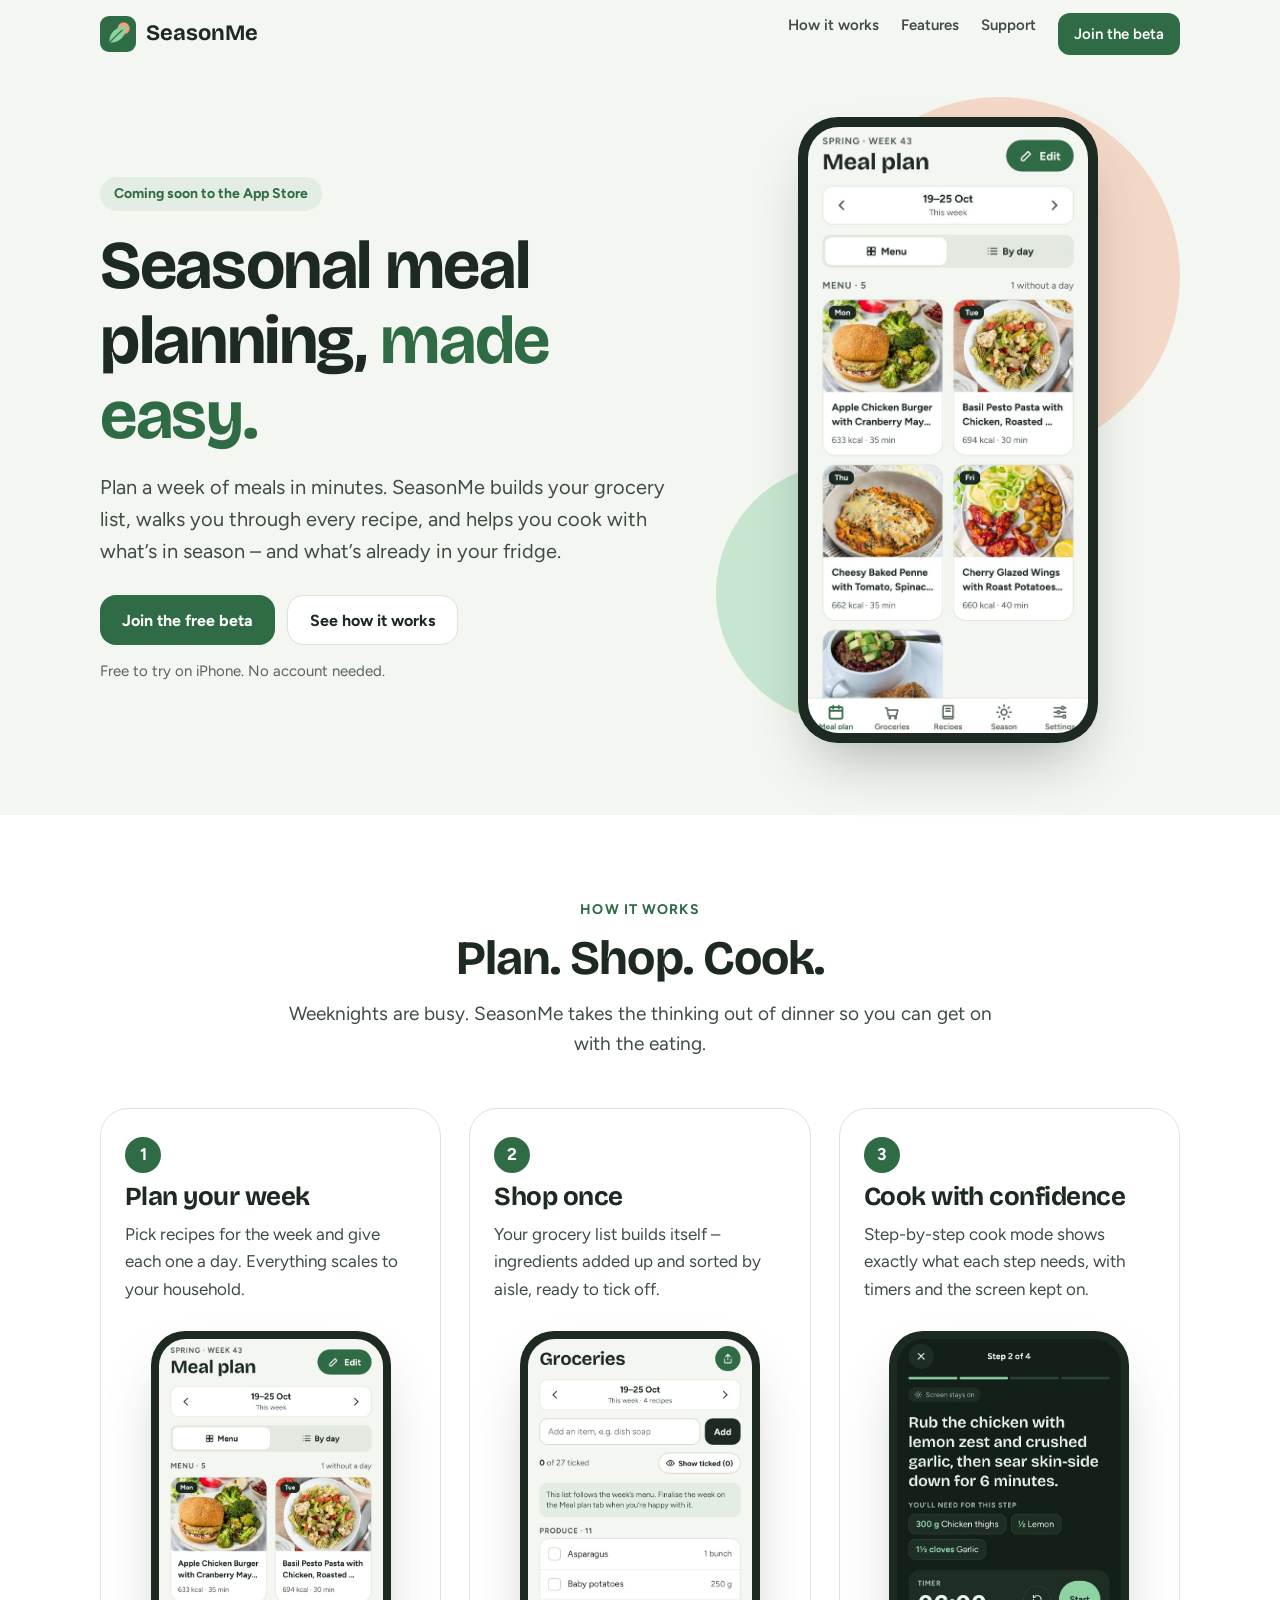
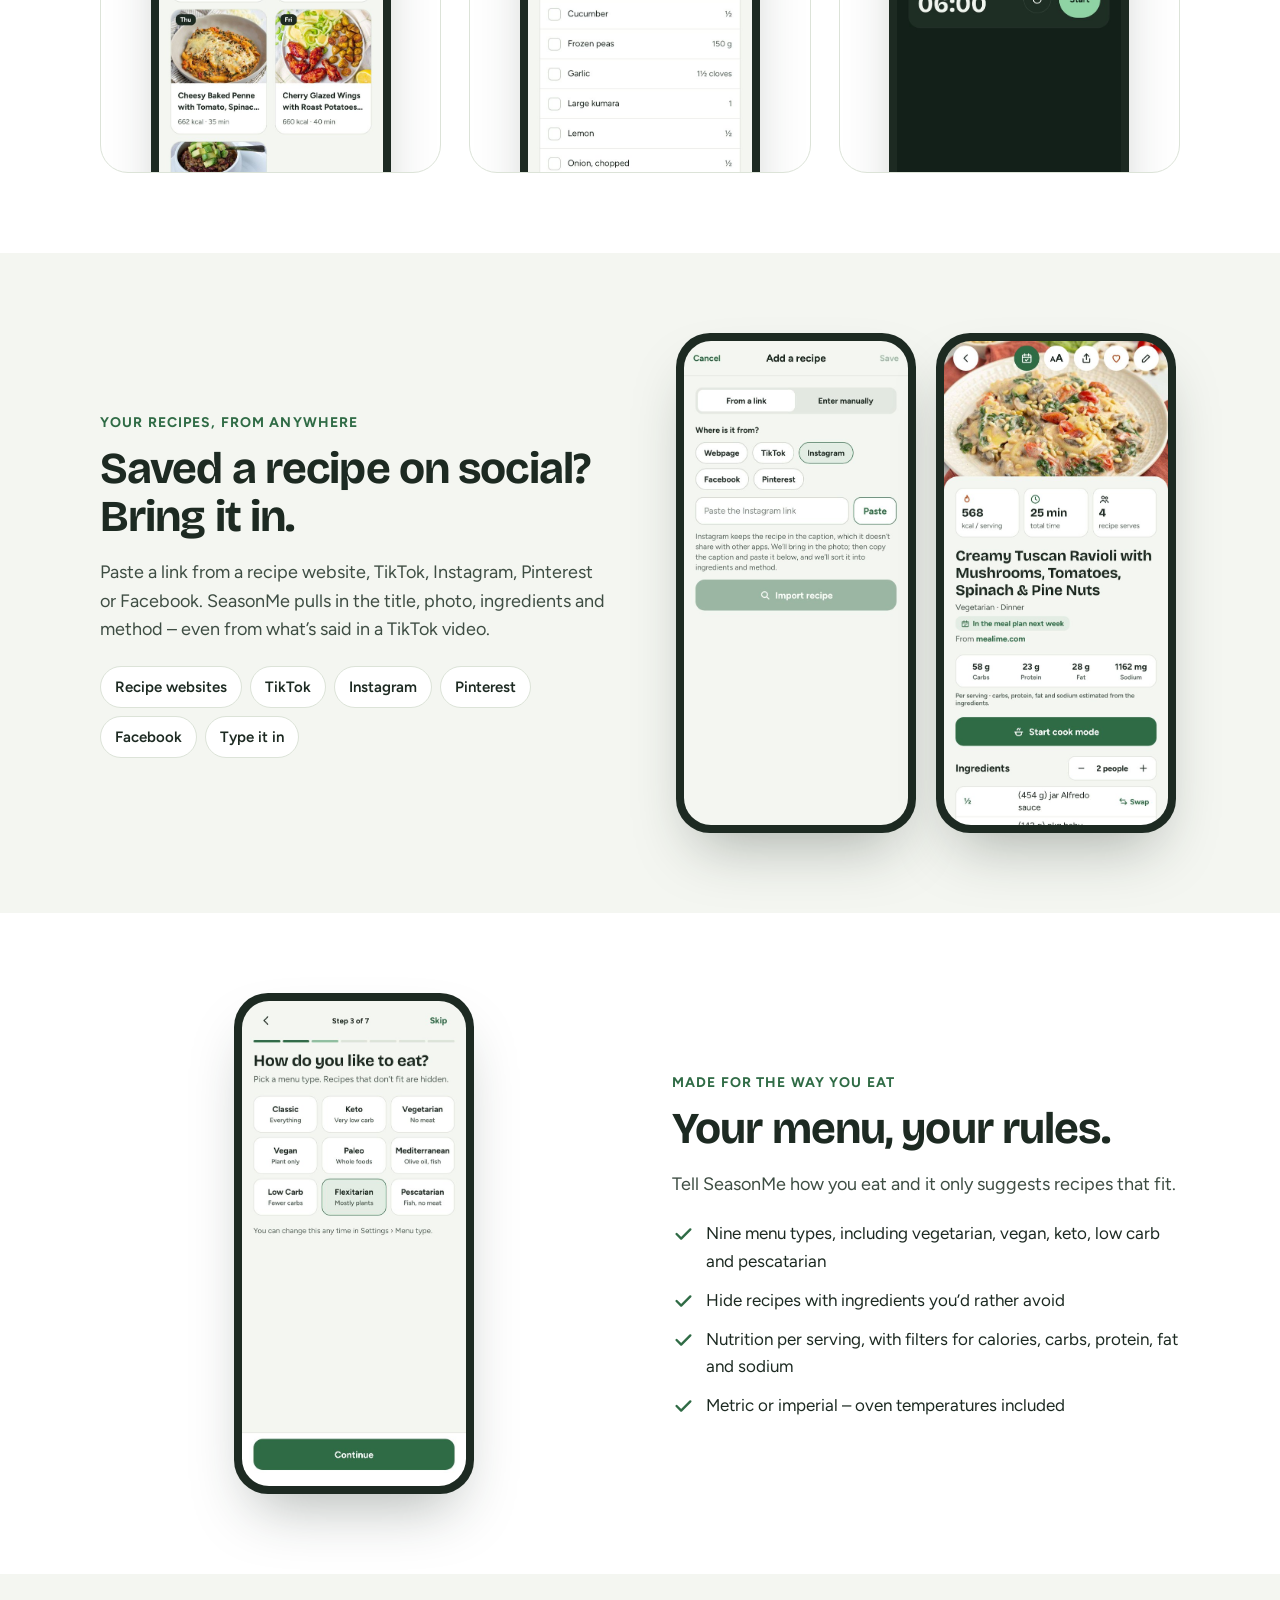
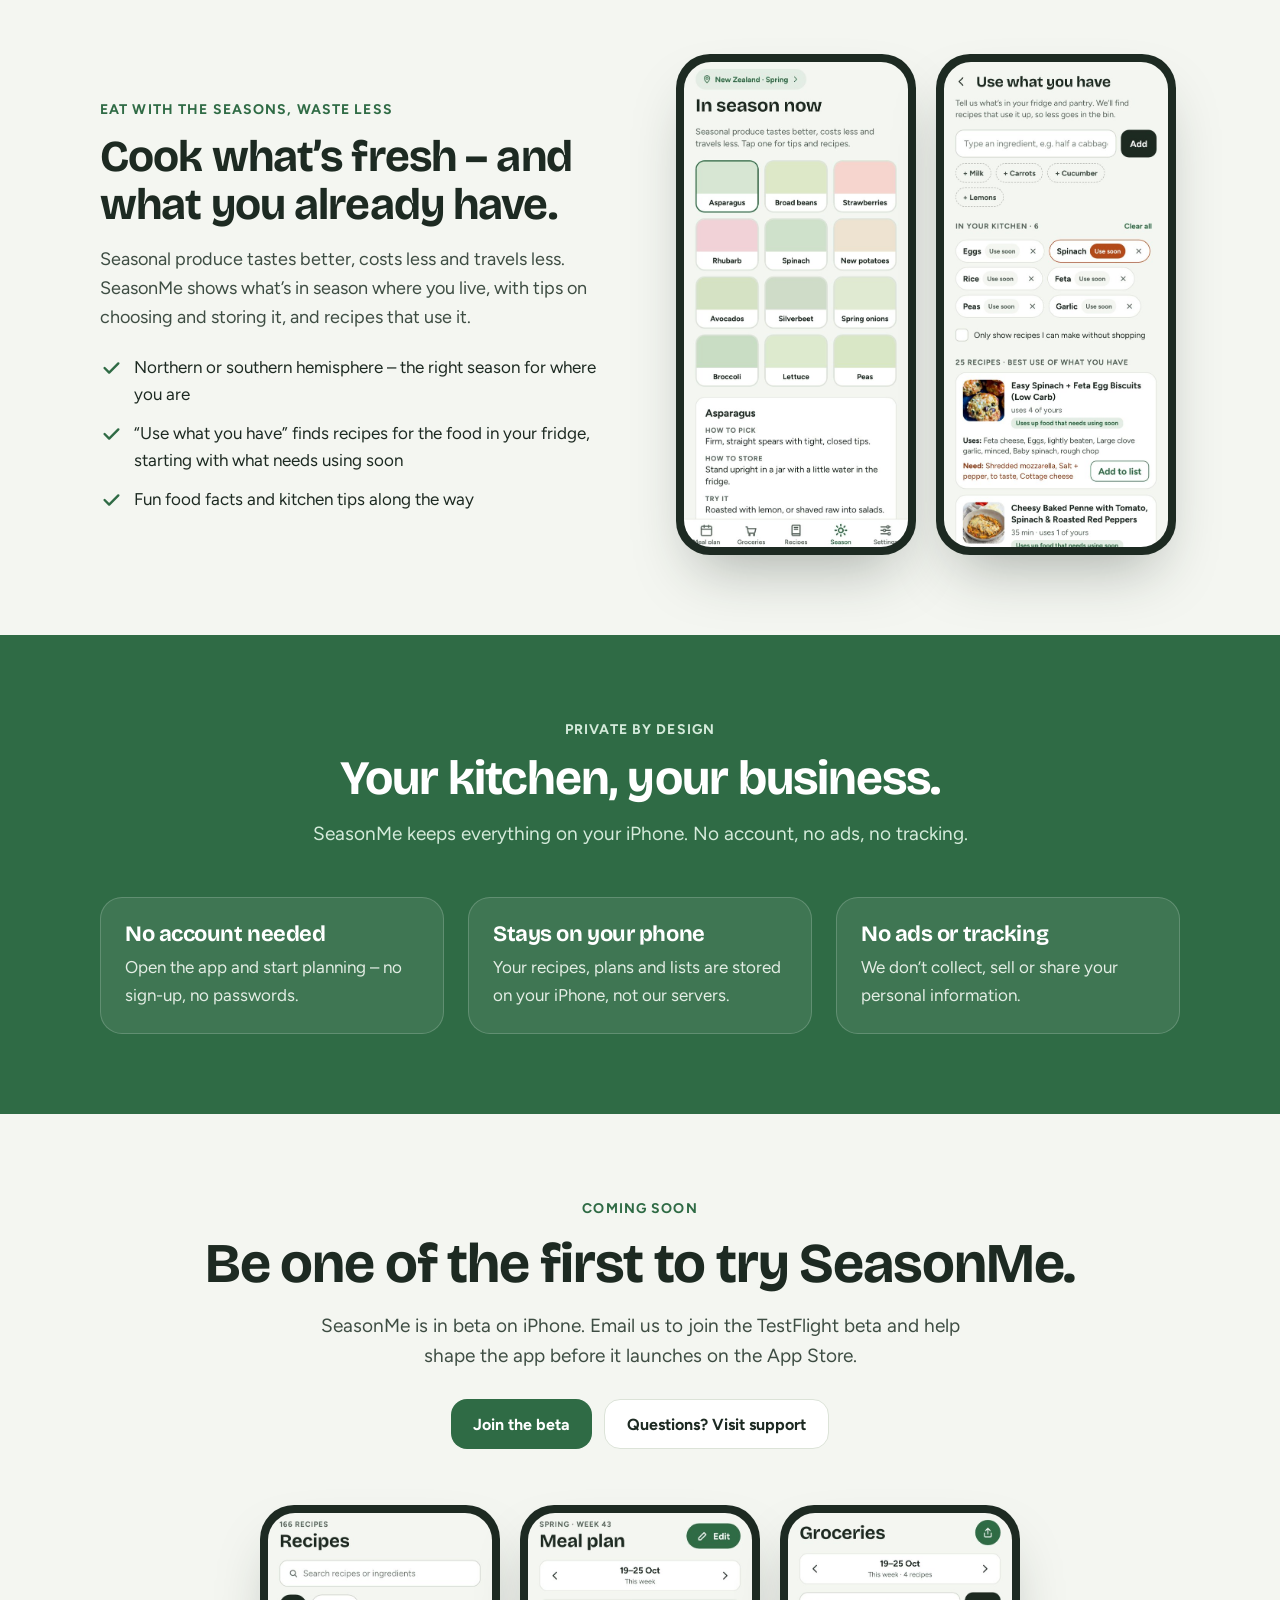
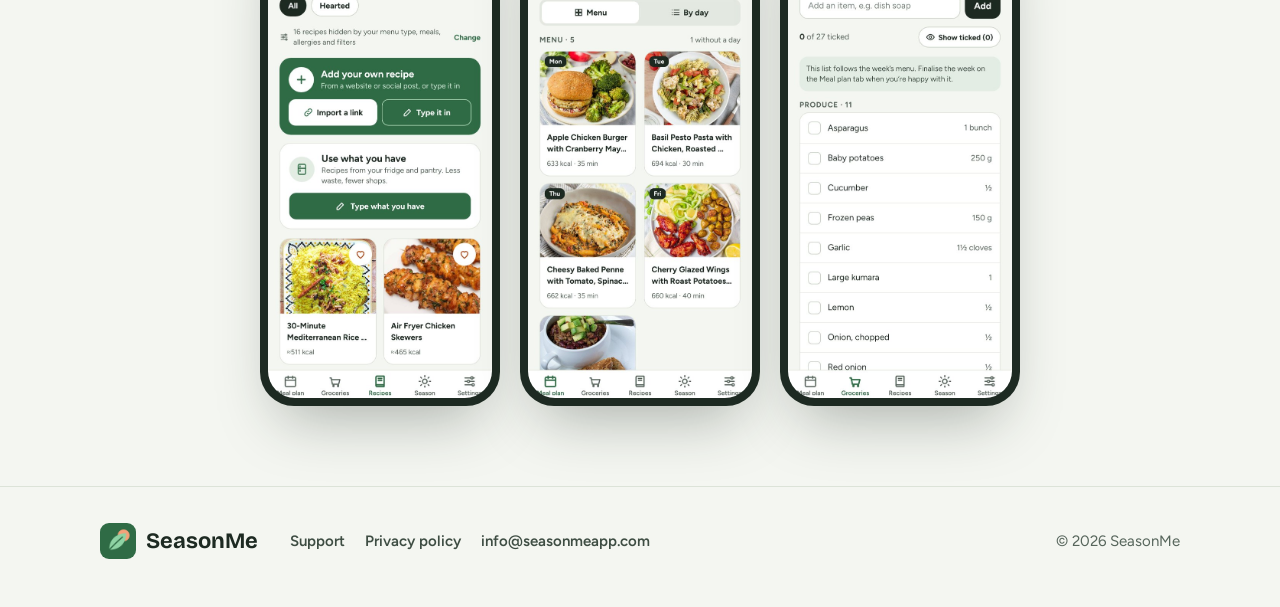
==== index.html @ 3017345a "Recipe links that open in SeasonMe, Apple app link file, updated privacy and support pages Co-Author" ====
<!doctype html>
<html lang="en">
<head>
<meta charset="utf-8">
<meta name="viewport" content="width=device-width, initial-scale=1">
<title>SeasonMe – Seasonal meal planning, made easy</title>
<meta name="description" content="Plan a week of seasonal meals in minutes. Import recipes from websites and socials, and SeasonMe builds your grocery list and walks you through every recipe.">
<meta property="og:title" content="SeasonMe – Seasonal meal planning, made easy">
<meta property="og:description" content="Plan your week, shop once, and cook with what's in season.">
<meta property="og:image" content="https://www.seasonmeapp.com/images/plan.jpg">
<link rel="icon" href="images/favicon.png">
<link rel="apple-touch-icon" href="images/icon-180.png">
<link rel="preconnect" href="https://fonts.googleapis.com">
<link rel="preconnect" href="https://fonts.gstatic.com" crossorigin>
<link href="https://fonts.googleapis.com/css2?family=Bricolage+Grotesque:opsz,wght@12..96,600;12..96,700&family=Figtree:wght@400;500;600;700&display=swap" rel="stylesheet">
<link rel="stylesheet" href="style.css">
</head>
<body>

<header class="nav">
  <div class="wrap">
    <a class="brand" href="index.html"><img src="images/icon-180.png" alt="">SeasonMe</a>
    <nav class="nav-links" aria-label="Main">
      <a href="#how">How it works</a>
      <a href="#features">Features</a>
      <a href="support.html">Support</a>
      <a class="btn btn-primary btn-sm" href="#beta">Join the beta</a>
    </nav>
  </div>
</header>

<main>
  <section class="hero" aria-labelledby="hero-title">
    <div class="wrap">
      <div>
        <span class="pill">Coming soon to the App Store</span>
        <h1 id="hero-title">Seasonal meal planning, <em>made easy.</em></h1>
        <p class="lede">Plan a week of meals in minutes. SeasonMe builds your grocery list, walks you through every recipe, and helps you cook with what’s in season – and what’s already in your fridge.</p>
        <div class="ctas">
          <a class="btn btn-primary" href="#beta">Join the free beta</a>
          <a class="btn btn-outline" href="#how">See how it works</a>
        </div>
        <p class="note">Free to try on iPhone. No account needed.</p>
      </div>
      <div class="hero-art">
        <div class="phone"><img src="images/plan.jpg" alt="SeasonMe meal plan for the week, with four recipes" width="585" height="1266"></div>
      </div>
    </div>
  </section>

  <section id="how" class="tinted" aria-labelledby="how-title">
    <div class="wrap">
      <div class="section-head">
        <span class="eyebrow">How it works</span>
        <h2 id="how-title">Plan. Shop. Cook.</h2>
        <p>Weeknights are busy. SeasonMe takes the thinking out of dinner so you can get on with the eating.</p>
      </div>
      <div class="steps">
        <article class="step">
          <span class="num">1</span>
          <h3>Plan your week</h3>
          <p>Pick recipes for the week and give each one a day. Everything scales to your household.</p>
          <div class="phone sm"><img src="images/plan.jpg" alt="Weekly meal plan" loading="lazy" width="585" height="1266"></div>
        </article>
        <article class="step">
          <span class="num">2</span>
          <h3>Shop once</h3>
          <p>Your grocery list builds itself – ingredients added up and sorted by aisle, ready to tick off.</p>
          <div class="phone sm"><img src="images/groceries.jpg" alt="Grocery list sorted by aisle" loading="lazy" width="585" height="1266"></div>
        </article>
        <article class="step">
          <span class="num">3</span>
          <h3>Cook with confidence</h3>
          <p>Step-by-step cook mode shows exactly what each step needs, with timers and the screen kept on.</p>
          <div class="phone sm"><img src="images/cook.jpg" alt="Cook mode showing one step with its ingredients and a timer" loading="lazy" width="585" height="1266"></div>
        </article>
      </div>
    </div>
  </section>

  <section id="features" class="feature" aria-labelledby="import-title">
    <div class="wrap">
      <div class="text">
        <span class="eyebrow">Your recipes, from anywhere</span>
        <h2 id="import-title">Saved a recipe on social? Bring it in.</h2>
        <p>Paste a link from a recipe website, TikTok, Instagram, Pinterest or Facebook. SeasonMe pulls in the title, photo, ingredients and method – even from what’s said in a TikTok video.</p>
        <div class="chips" aria-label="Import from">
          <span class="chip">Recipe websites</span><span class="chip">TikTok</span><span class="chip">Instagram</span><span class="chip">Pinterest</span><span class="chip">Facebook</span><span class="chip">Type it in</span>
        </div>
      </div>
      <div class="art">
        <div class="phone sm"><img src="images/import.jpg" alt="Importing a recipe from an Instagram link" loading="lazy" width="585" height="1266"></div>
        <div class="phone sm"><img src="images/recipe.jpg" alt="An imported recipe with nutrition and diet tags" loading="lazy" width="585" height="1266"></div>
      </div>
    </div>
  </section>

  <section class="feature flip tinted" aria-labelledby="you-title">
    <div class="wrap">
      <div class="text">
        <span class="eyebrow">Made for the way you eat</span>
        <h2 id="you-title">Your menu, your rules.</h2>
        <p>Tell SeasonMe how you eat and it only suggests recipes that fit.</p>
        <ul>
          <li><svg width="22" height="22" viewBox="0 0 24 24" fill="none" stroke="#2F6B45" stroke-width="2.6" stroke-linecap="round" stroke-linejoin="round" aria-hidden="true"><path d="M5 12l5 5L20 7"/></svg><span>Nine menu types, including vegetarian, vegan, keto, low carb and pescatarian</span></li>
          <li><svg width="22" height="22" viewBox="0 0 24 24" fill="none" stroke="#2F6B45" stroke-width="2.6" stroke-linecap="round" stroke-linejoin="round" aria-hidden="true"><path d="M5 12l5 5L20 7"/></svg><span>Hide recipes with ingredients you’d rather avoid</span></li>
          <li><svg width="22" height="22" viewBox="0 0 24 24" fill="none" stroke="#2F6B45" stroke-width="2.6" stroke-linecap="round" stroke-linejoin="round" aria-hidden="true"><path d="M5 12l5 5L20 7"/></svg><span>Nutrition per serving, with filters for calories, carbs, protein, fat and sodium</span></li>
          <li><svg width="22" height="22" viewBox="0 0 24 24" fill="none" stroke="#2F6B45" stroke-width="2.6" stroke-linecap="round" stroke-linejoin="round" aria-hidden="true"><path d="M5 12l5 5L20 7"/></svg><span>Metric or imperial – oven temperatures included</span></li>
        </ul>
      </div>
      <div class="art">
        <div class="phone sm"><img src="images/setup-diet.jpg" alt="Choosing a menu type during setup" loading="lazy" width="585" height="1266"></div>
      </div>
    </div>
  </section>

  <section class="feature" aria-labelledby="season-title">
    <div class="wrap">
      <div class="text">
        <span class="eyebrow">Eat with the seasons, waste less</span>
        <h2 id="season-title">Cook what’s fresh – and what you already have.</h2>
        <p>Seasonal produce tastes better, costs less and travels less. SeasonMe shows what’s in season where you live, with tips on choosing and storing it, and recipes that use it.</p>
        <ul>
          <li><svg width="22" height="22" viewBox="0 0 24 24" fill="none" stroke="#2F6B45" stroke-width="2.6" stroke-linecap="round" stroke-linejoin="round" aria-hidden="true"><path d="M5 12l5 5L20 7"/></svg><span>Northern or southern hemisphere – the right season for where you are</span></li>
          <li><svg width="22" height="22" viewBox="0 0 24 24" fill="none" stroke="#2F6B45" stroke-width="2.6" stroke-linecap="round" stroke-linejoin="round" aria-hidden="true"><path d="M5 12l5 5L20 7"/></svg><span>“Use what you have” finds recipes for the food in your fridge, starting with what needs using soon</span></li>
          <li><svg width="22" height="22" viewBox="0 0 24 24" fill="none" stroke="#2F6B45" stroke-width="2.6" stroke-linecap="round" stroke-linejoin="round" aria-hidden="true"><path d="M5 12l5 5L20 7"/></svg><span>Fun food facts and kitchen tips along the way</span></li>
        </ul>
      </div>
      <div class="art">
        <div class="phone sm"><img src="images/season.jpg" alt="What's in season now, with produce tips" loading="lazy" width="585" height="1266"></div>
        <div class="phone sm"><img src="images/useup.jpg" alt="Recipes that use what's in your kitchen" loading="lazy" width="585" height="1266"></div>
      </div>
    </div>
  </section>

  <section class="green-band" aria-labelledby="privacy-title">
    <div class="wrap">
      <div class="section-head">
        <span class="eyebrow">Private by design</span>
        <h2 id="privacy-title">Your kitchen, your business.</h2>
        <p>SeasonMe keeps everything on your iPhone. No account, no ads, no tracking.</p>
      </div>
      <div class="promises">
        <div class="promise"><h3>No account needed</h3><p>Open the app and start planning – no sign-up, no passwords.</p></div>
        <div class="promise"><h3>Stays on your phone</h3><p>Your recipes, plans and lists are stored on your iPhone, not our servers.</p></div>
        <div class="promise"><h3>No ads or tracking</h3><p>We don’t collect, sell or share your personal information.</p></div>
      </div>
    </div>
  </section>

  <section id="beta" class="final" aria-labelledby="beta-title">
    <div class="wrap">
      <span class="eyebrow">Coming soon</span>
      <h2 id="beta-title">Be one of the first to try SeasonMe.</h2>
      <p>SeasonMe is in beta on iPhone. Email us to join the TestFlight beta and help shape the app before it launches on the App Store.</p>
      <div class="ctas">
        <a class="btn btn-primary" href="mailto:info@seasonmeapp.com?subject=Join%20the%20SeasonMe%20beta&amp;body=Hi%20SeasonMe%20team%2C%0A%0AI%E2%80%99d%20like%20to%20join%20the%20TestFlight%20beta.%20My%20Apple%20ID%20email%20is%3A%20">Join the beta</a>
        <a class="btn btn-outline" href="support.html">Questions? Visit support</a>
      </div>
      <div class="phones">
        <div class="phone sm"><img src="images/recipes.jpg" alt="" loading="lazy" width="585" height="1266"></div>
        <div class="phone sm"><img src="images/plan.jpg" alt="" loading="lazy" width="585" height="1266"></div>
        <div class="phone sm"><img src="images/groceries.jpg" alt="" loading="lazy" width="585" height="1266"></div>
      </div>
    </div>
  </section>
</main>

<footer>
  <div class="wrap">
    <a class="brand" href="index.html"><img src="images/icon-180.png" alt="">SeasonMe</a>
    <nav aria-label="Footer">
      <a href="support.html">Support</a>
      <a href="privacy.html">Privacy policy</a>
      <a href="mailto:info@seasonmeapp.com">info@seasonmeapp.com</a>
    </nav>
    <span class="copy">© 2026 SeasonMe</span>
  </div>
</footer>

</body>
</html>
---- style.css ----
:root {
  --green: #2F6B45;
  --green-dark: #1F4D30;
  --mint: #8FD3A4;
  --mint-soft: #E3EDE4;
  --peach: #F4A27A;
  --peach-soft: #FBE9DF;
  --cream: #F4F6F1;
  --ink: #1D2A22;
  --ink-soft: #3E4D43;
  --muted: #56655B;
  --card: #FFFFFF;
  --line: #DCE3D8;
  --display: 'Bricolage Grotesque', system-ui, sans-serif;
  --body: Figtree, system-ui, -apple-system, 'Segoe UI', sans-serif;
}

* { box-sizing: border-box; }
html { scroll-behavior: smooth; }
body { margin: 0; background: var(--cream); color: var(--ink); font: 17px/1.6 var(--body); -webkit-font-smoothing: antialiased; }
img { max-width: 100%; display: block; }
a { color: var(--green); }
h1, h2, h3 { font-family: var(--display); line-height: 1.1; letter-spacing: -0.02em; margin: 0; }
p { margin: 0; }
.wrap { max-width: 1120px; margin: 0 auto; padding: 0 20px; }

/* Navigation */
.nav { position: sticky; top: 0; z-index: 10; background: rgba(244, 246, 241, 0.92); backdrop-filter: blur(10px); border-bottom: 1px solid transparent; }
.nav .wrap { display: flex; align-items: center; gap: 24px; height: 68px; }
.brand { display: flex; align-items: center; gap: 10px; text-decoration: none; color: var(--ink); font-family: var(--display); font-weight: 700; font-size: 22px; }
.brand img { width: 36px; height: 36px; border-radius: 9px; }
.nav-links { display: flex; gap: 22px; margin-left: auto; }
.nav-links a { color: var(--ink-soft); text-decoration: none; font-weight: 600; font-size: 15px; }
.nav-links a:hover { color: var(--green); }
.nav-links a.btn-primary, .nav-links a.btn-primary:hover { color: #fff; }

.btn { display: inline-flex; align-items: center; justify-content: center; gap: 8px; min-height: 50px; padding: 0 22px; border-radius: 16px; font-weight: 700; font-size: 16px; text-decoration: none; transition: transform 0.15s, background 0.15s; }
.btn:hover { transform: translateY(-1px); }
.btn-primary { background: var(--green); color: #fff; }
.btn-primary:hover { background: var(--green-dark); }
.btn-light { background: #fff; color: var(--ink); }
.btn-outline { border: 1.5px solid var(--line); color: var(--ink); background: #fff; }
.btn-sm { min-height: 42px; padding: 0 16px; font-size: 15px; border-radius: 12px; }
.pill { display: inline-flex; align-items: center; gap: 8px; padding: 6px 14px; border-radius: 999px; background: var(--mint-soft); color: var(--green); font-weight: 700; font-size: 14px; }

/* Phone frames */
.phone { width: 100%; max-width: 300px; border-radius: 40px; padding: 10px; background: var(--ink); box-shadow: 0 30px 60px -20px rgba(29, 42, 34, 0.35); }
.phone img { border-radius: 31px; width: 100%; height: auto; aspect-ratio: 390 / 844; object-fit: cover; }
.phone.sm { max-width: 240px; border-radius: 34px; padding: 8px; }
.phone.sm img { border-radius: 27px; }

/* Hero */
.hero { padding: 48px 0 72px; }
.hero .wrap { display: grid; grid-template-columns: 1.1fr 0.9fr; gap: 48px; align-items: center; }
.hero h1 { font-size: clamp(40px, 6vw, 68px); margin: 18px 0 18px; }
.hero h1 em { font-style: normal; color: var(--green); }
.hero .lede { font-size: 20px; color: var(--ink-soft); max-width: 34em; }
.hero .ctas { display: flex; flex-wrap: wrap; gap: 12px; margin-top: 28px; }
.hero .note { margin-top: 14px; color: var(--muted); font-size: 15px; }
.hero-art { position: relative; display: flex; justify-content: center; }
.hero-art::before { content: ''; position: absolute; width: 360px; height: 360px; border-radius: 50%; background: var(--peach); opacity: 0.35; top: -20px; right: 0; }
.hero-art::after { content: ''; position: absolute; width: 260px; height: 260px; border-radius: 50%; background: var(--mint); opacity: 0.45; bottom: 20px; left: 0; }
.hero-art .phone { position: relative; z-index: 1; }

/* Sections */
section { padding: 80px 0; }
.eyebrow { font-weight: 700; font-size: 14px; letter-spacing: 0.08em; text-transform: uppercase; color: var(--green); }
.section-head { text-align: center; max-width: 720px; margin: 0 auto 48px; }
.section-head h2 { font-size: clamp(32px, 4.4vw, 48px); margin: 10px 0 14px; }
.section-head p { color: var(--ink-soft); font-size: 19px; }

.steps { display: grid; grid-template-columns: repeat(3, 1fr); gap: 28px; }
.step { background: var(--card); border: 1px solid var(--line); border-radius: 28px; padding: 28px 24px 0; display: flex; flex-direction: column; gap: 10px; overflow: hidden; }
.step .num { width: 36px; height: 36px; border-radius: 50%; background: var(--green); color: #fff; display: grid; place-items: center; font-weight: 700; }
.step h3 { font-size: 26px; }
.step p { color: var(--ink-soft); }
.step .phone { margin: 18px auto -60px; }

.feature .wrap { display: grid; grid-template-columns: 1fr 1fr; gap: 64px; align-items: center; }
.feature.flip .text { order: 2; }
.feature h2 { font-size: clamp(30px, 4vw, 44px); margin: 10px 0 16px; }
.feature .text > p { color: var(--ink-soft); font-size: 18px; }
.feature ul { list-style: none; padding: 0; margin: 22px 0 0; display: flex; flex-direction: column; gap: 12px; }
.feature li { display: flex; gap: 12px; align-items: flex-start; }
.feature li svg { flex: none; margin-top: 3px; }
.feature .art { display: flex; justify-content: center; gap: 20px; }
.chips { display: flex; flex-wrap: wrap; gap: 8px; margin-top: 22px; }
.chip { padding: 8px 14px; border-radius: 999px; background: #fff; border: 1px solid var(--line); font-weight: 600; font-size: 15px; }

.tinted { background: #fff; }
.green-band { background: var(--green); color: #fff; }
.green-band .section-head p, .green-band .eyebrow { color: #D5EBDB; }

.promises { display: grid; grid-template-columns: repeat(3, 1fr); gap: 24px; }
.promise { background: rgba(255, 255, 255, 0.08); border: 1px solid rgba(255, 255, 255, 0.18); border-radius: 22px; padding: 24px; }
.promise h3 { font-size: 22px; margin-bottom: 8px; }
.promise p { color: #E3EDE4; }

.final { text-align: center; }
.final h2 { font-size: clamp(34px, 5vw, 56px); margin: 12px 0 16px; }
.final p { color: var(--ink-soft); font-size: 19px; max-width: 36em; margin: 0 auto; }
.final .ctas { display: flex; justify-content: center; flex-wrap: wrap; gap: 12px; margin-top: 28px; }
.final .phones { display: flex; justify-content: center; gap: 20px; margin-top: 56px; }

/* Article pages (privacy, support) */
.article { max-width: 760px; margin: 0 auto; padding: 40px 20px 80px; }
.article h1 { font-size: clamp(34px, 5vw, 46px); margin: 6px 0 8px; }
.article h2 { font-size: 22px; margin: 34px 0 8px; }
.article h3 { font-size: 18px; margin: 18px 0 4px; font-family: var(--body); letter-spacing: 0; }
.article p, .article li { color: var(--ink); }
.article p + p { margin-top: 12px; }
.muted { color: var(--muted); font-size: 15px; }
.card { background: var(--card); border: 1px solid var(--line); border-radius: 18px; padding: 8px 22px 20px; margin: 18px 0; }

/* Footer */
footer { border-top: 1px solid var(--line); padding: 36px 0 48px; color: var(--muted); font-size: 15px; }
footer .wrap { display: flex; flex-wrap: wrap; gap: 18px 32px; align-items: center; }
footer nav { display: flex; flex-wrap: wrap; gap: 20px; }
footer a { color: var(--ink-soft); text-decoration: none; font-weight: 600; }
footer a:hover { color: var(--green); }
footer .copy { margin-left: auto; }

a:focus-visible, .btn:focus-visible { outline: 3px solid var(--mint); outline-offset: 2px; }

@media (max-width: 900px) {
  .hero .wrap, .feature .wrap { grid-template-columns: 1fr; gap: 40px; }
  .feature.flip .text { order: 0; }
  .steps, .promises { grid-template-columns: 1fr; }
  .step .phone { margin-bottom: -40px; }
  .hero { padding-top: 24px; }
}
@media (max-width: 600px) {
  .nav-links a:not(.btn) { display: none; }
  section { padding: 56px 0; }
  .feature .art .phone.sm:nth-child(2) { display: none; }
  .final .phones .phone:nth-child(n + 2) { display: none; }
  footer .copy { margin-left: 0; }
}
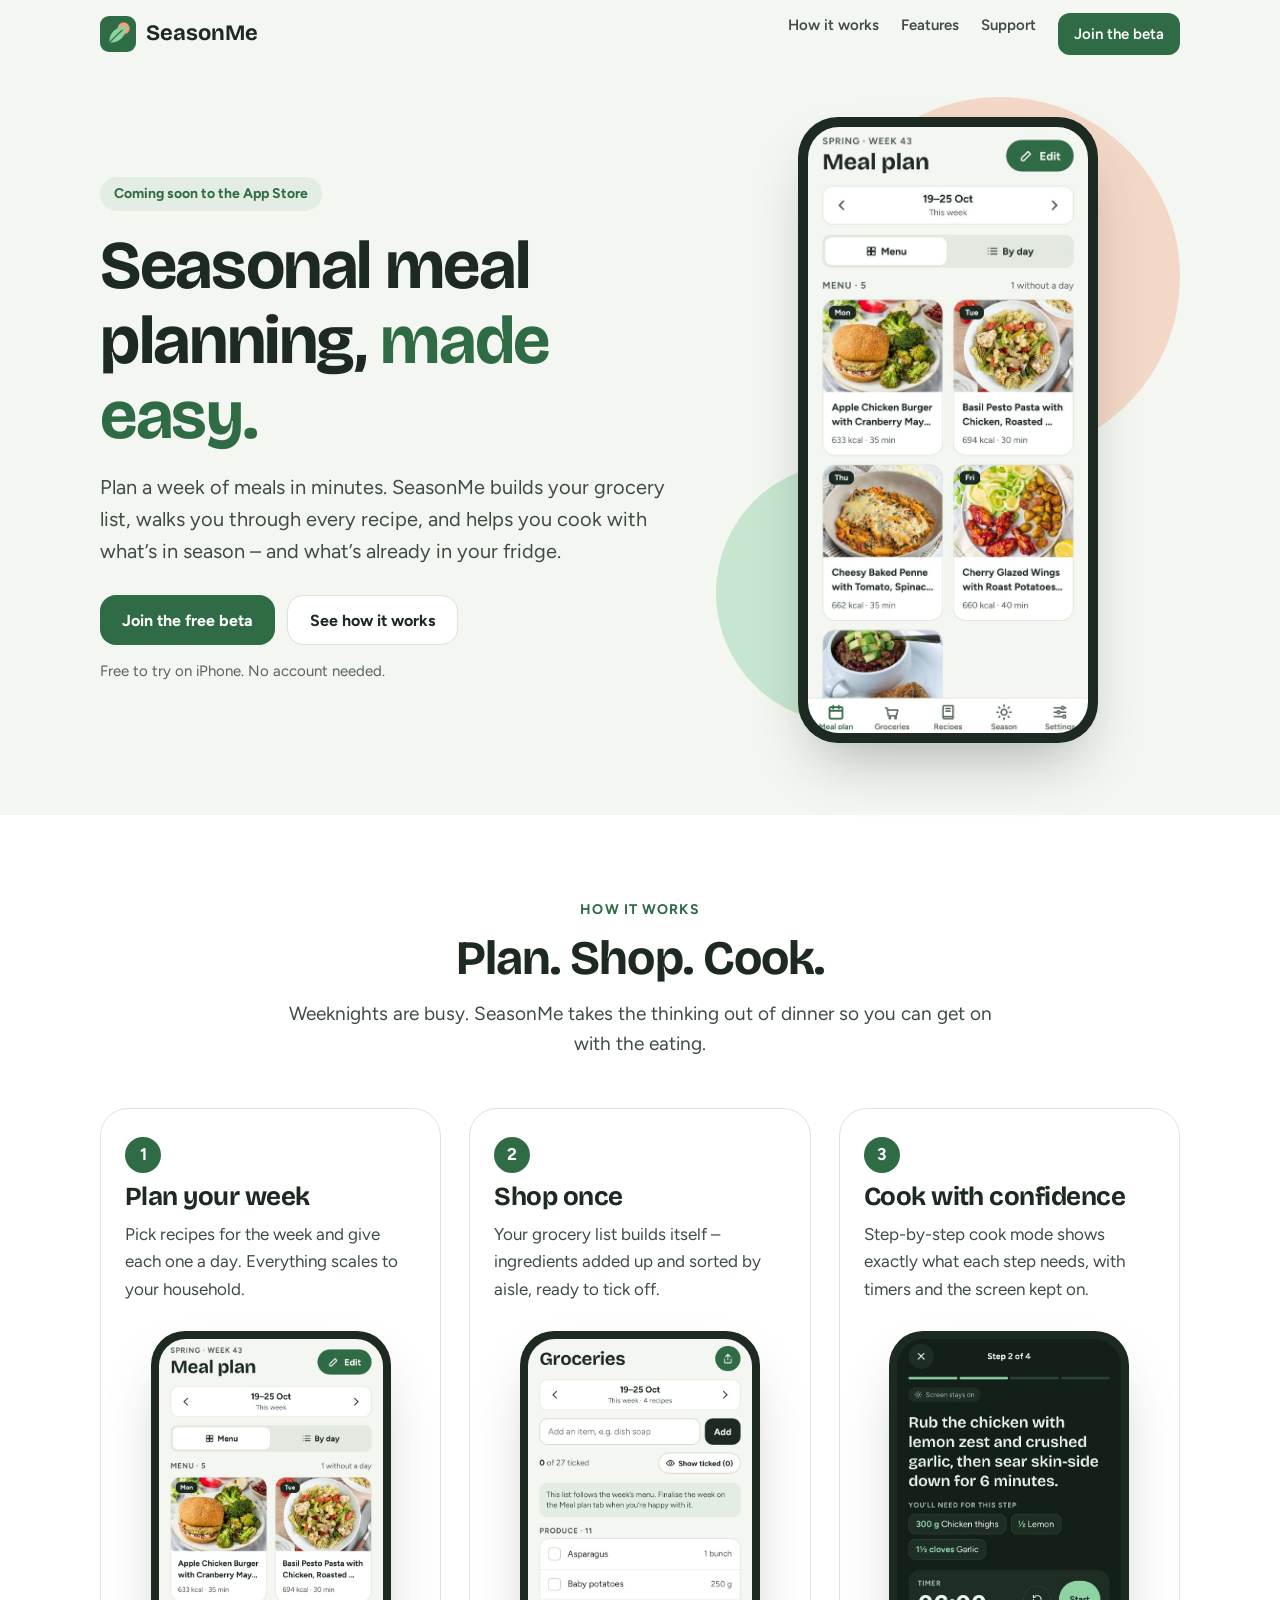
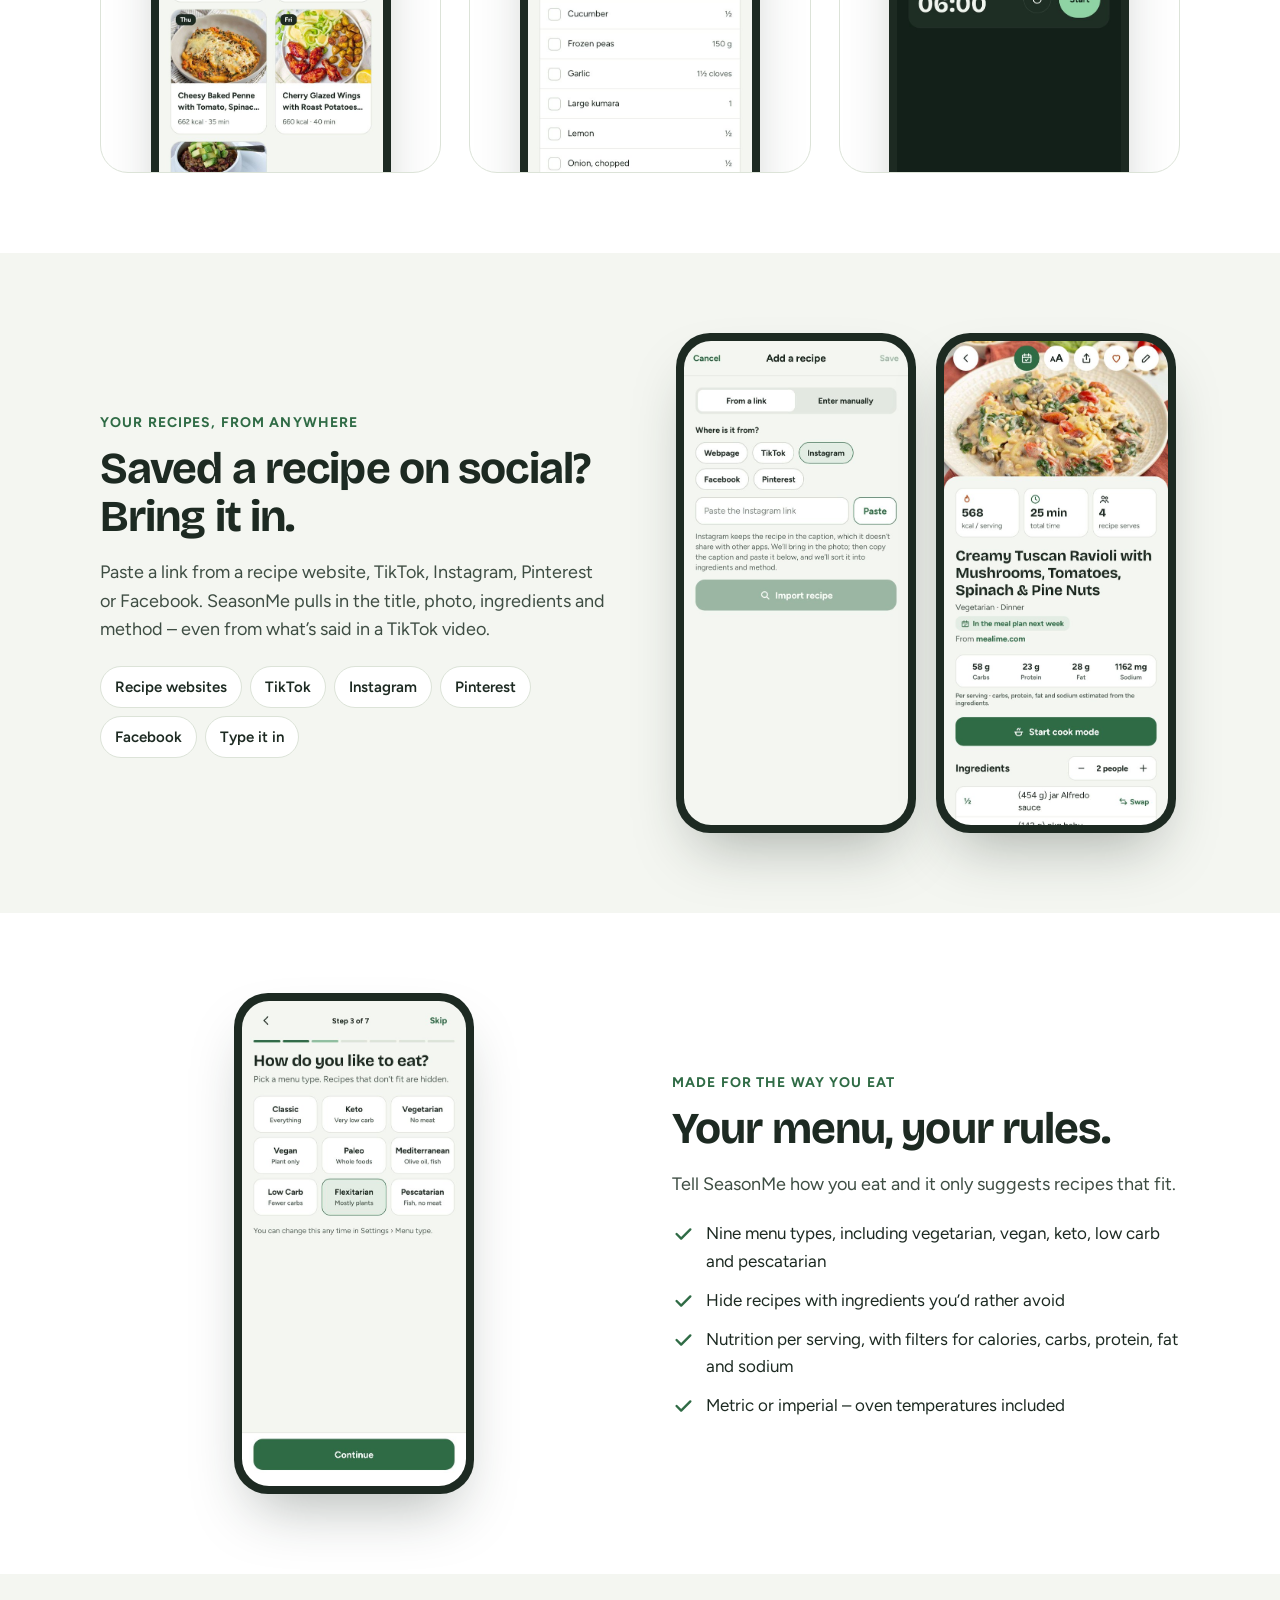
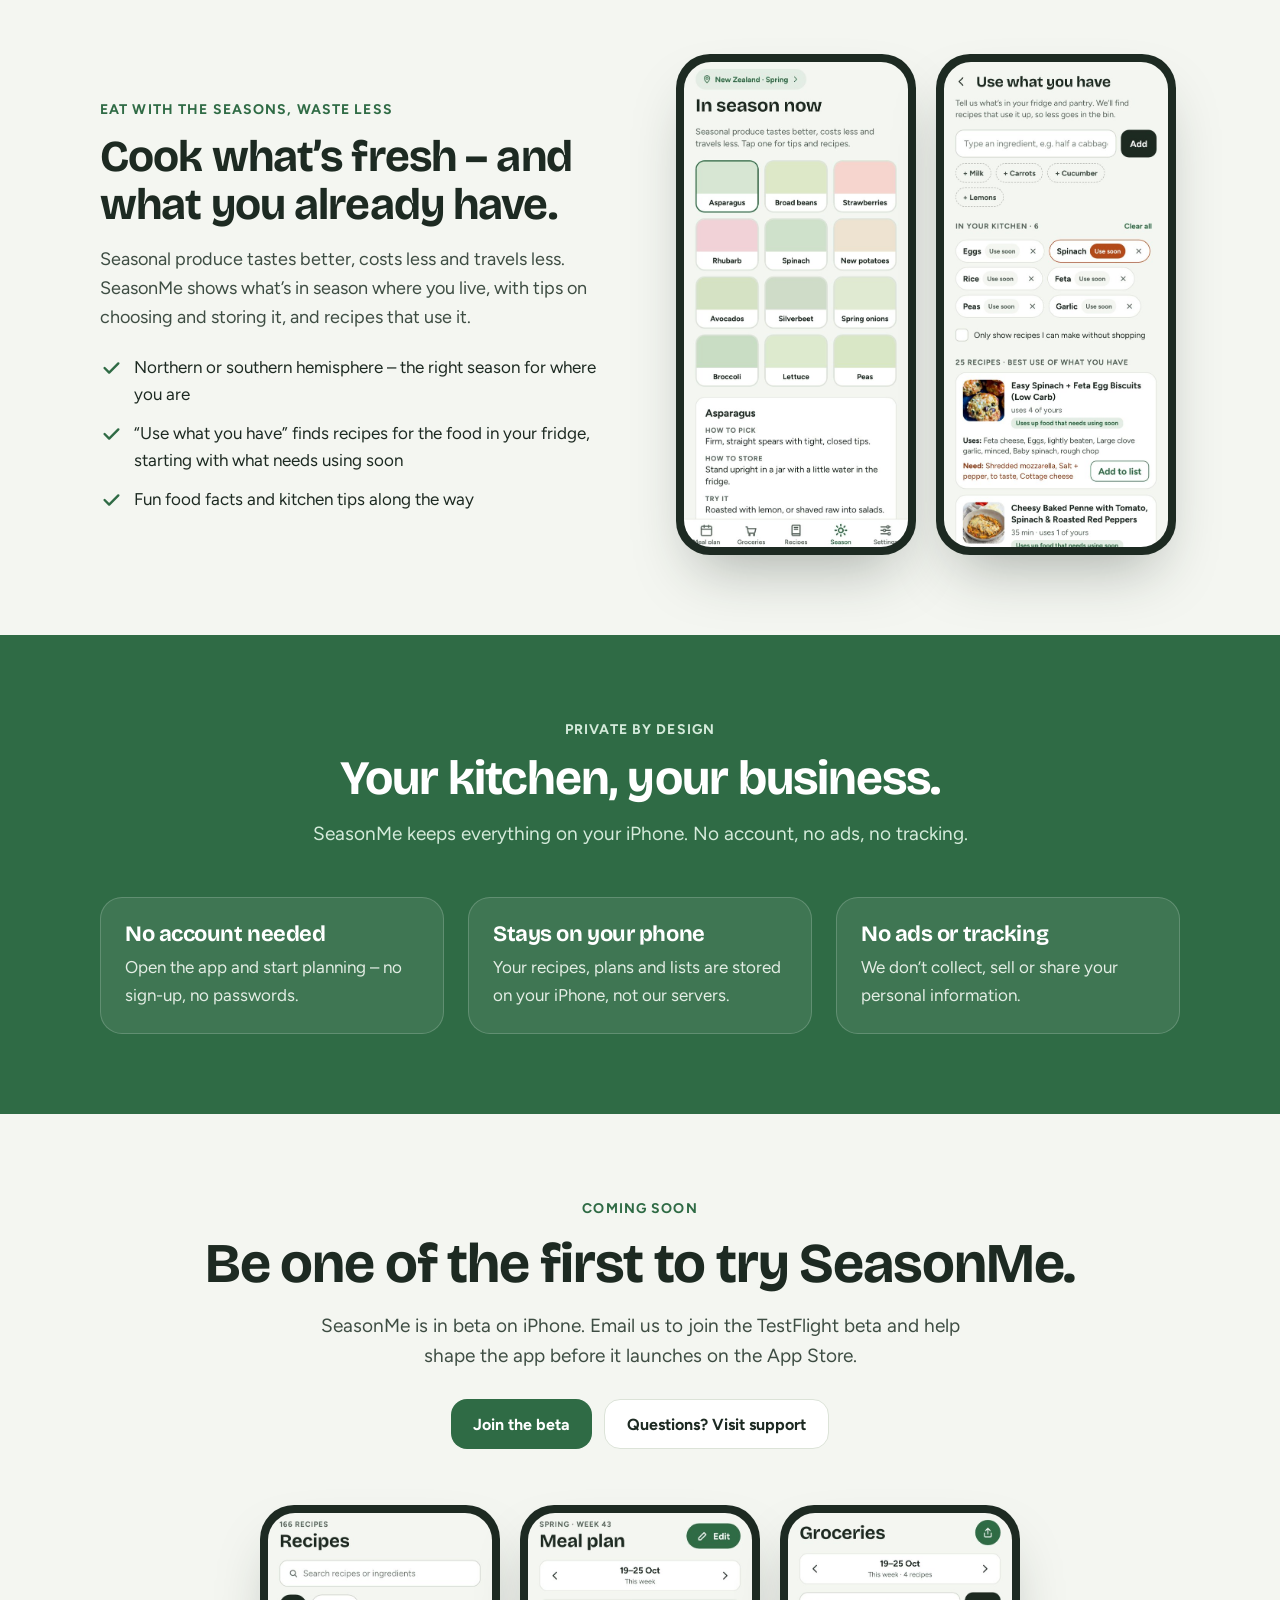
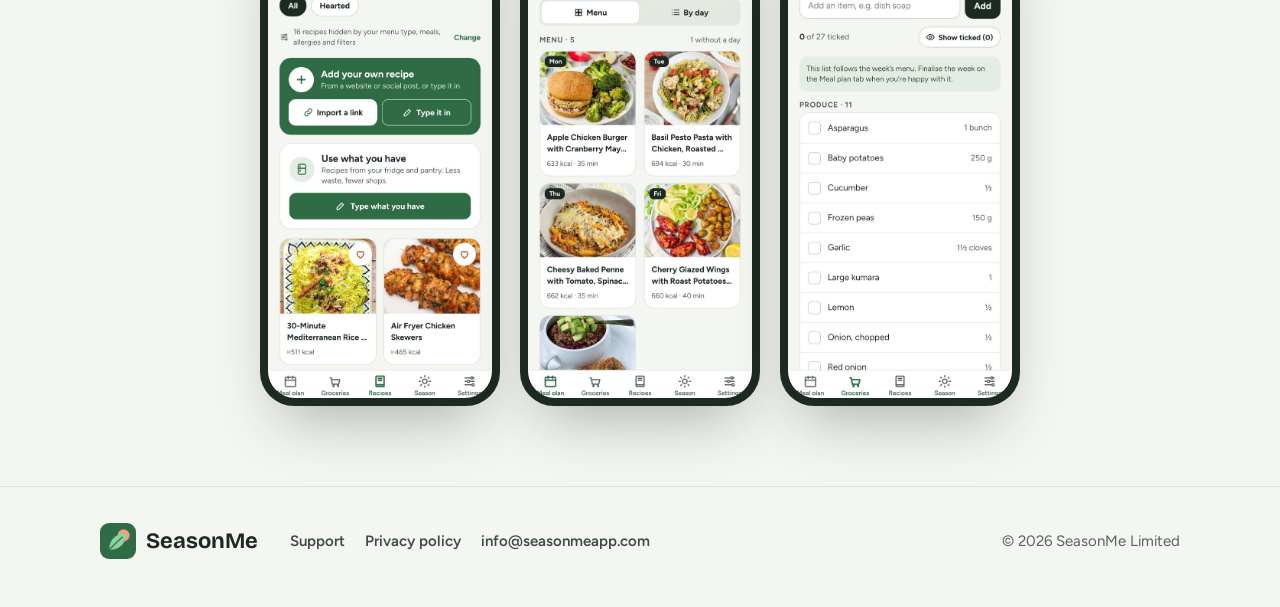
==== commit 4c990cdf: "Use the registered company name, SeasonMe Limited (NZBN 9429054064188) Co-Authored-By: Claude Opus 5" ====
--- a/index.html
+++ b/index.html
@@ -174,7 +174,7 @@
       <a href="privacy.html">Privacy policy</a>
       <a href="mailto:info@seasonmeapp.com">info@seasonmeapp.com</a>
     </nav>
-    <span class="copy">© 2026 SeasonMe</span>
+    <span class="copy">© 2026 SeasonMe Limited</span>
   </div>
 </footer>
 
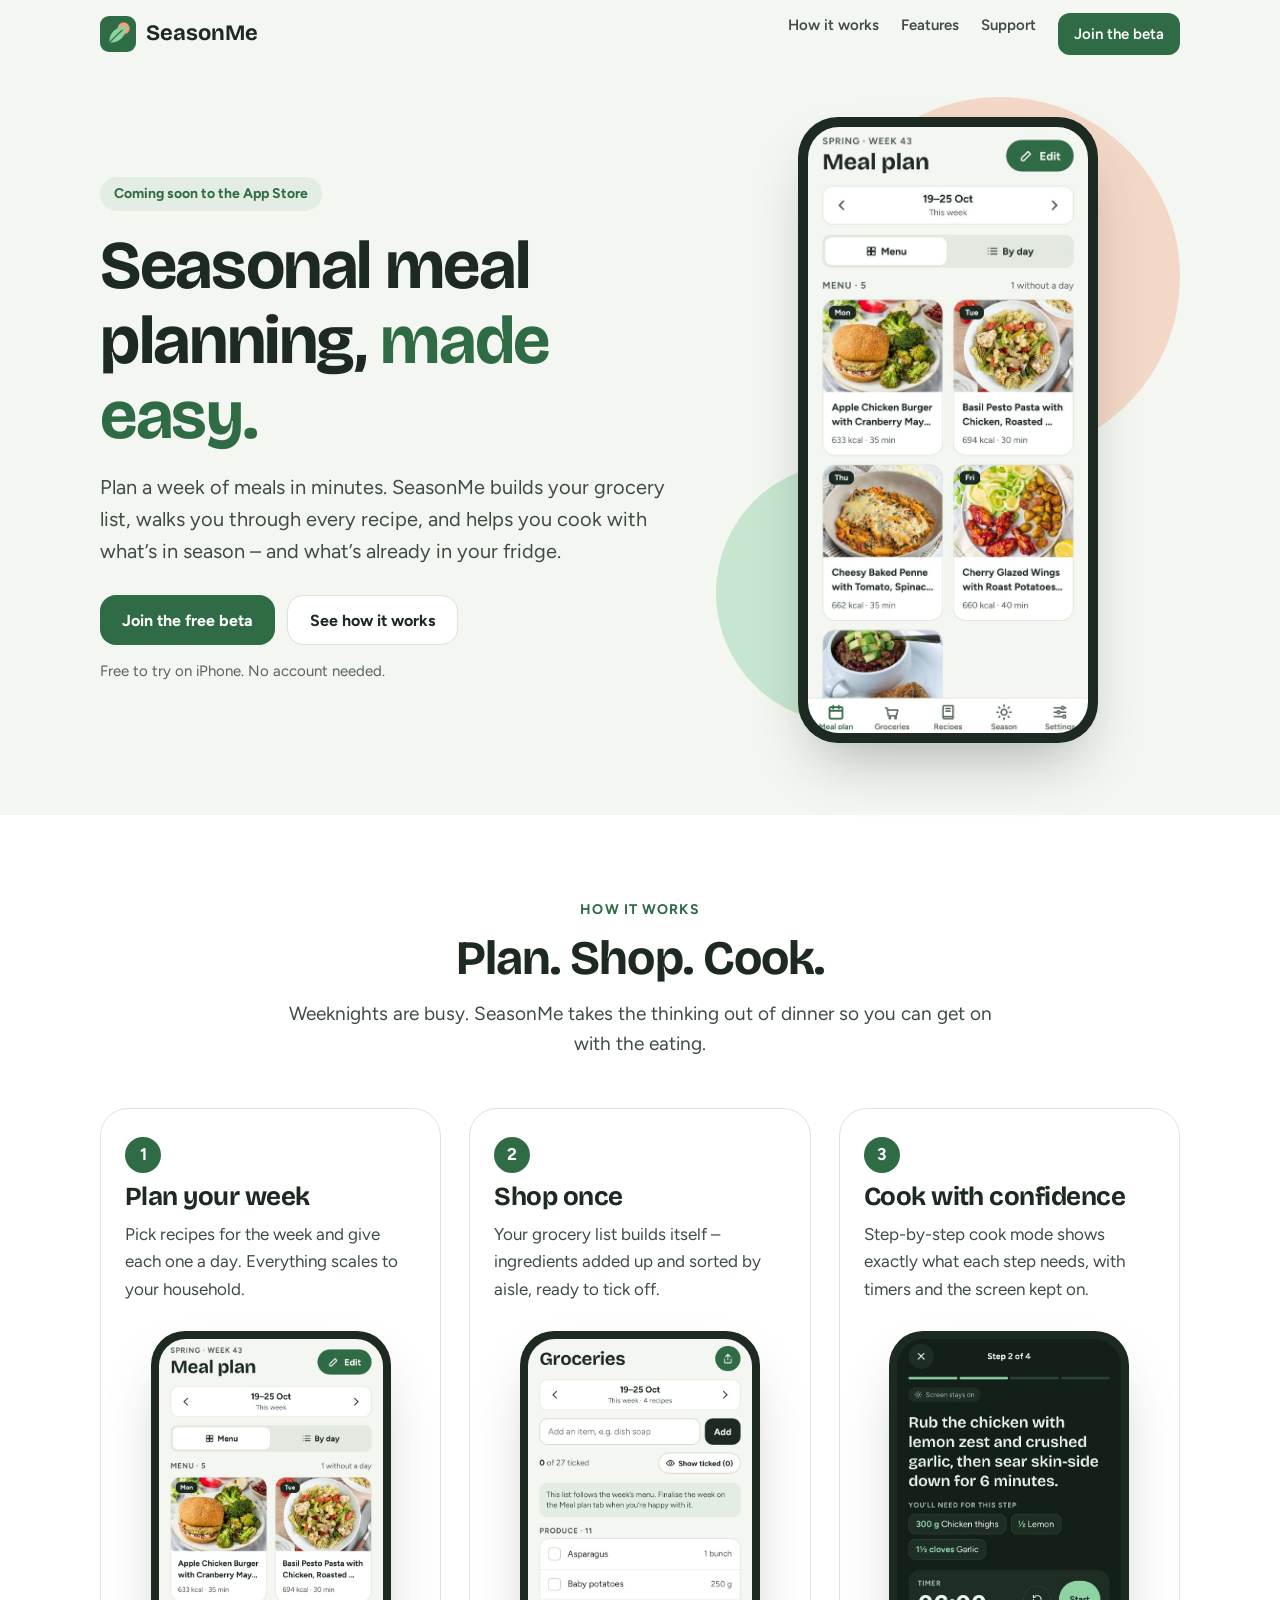
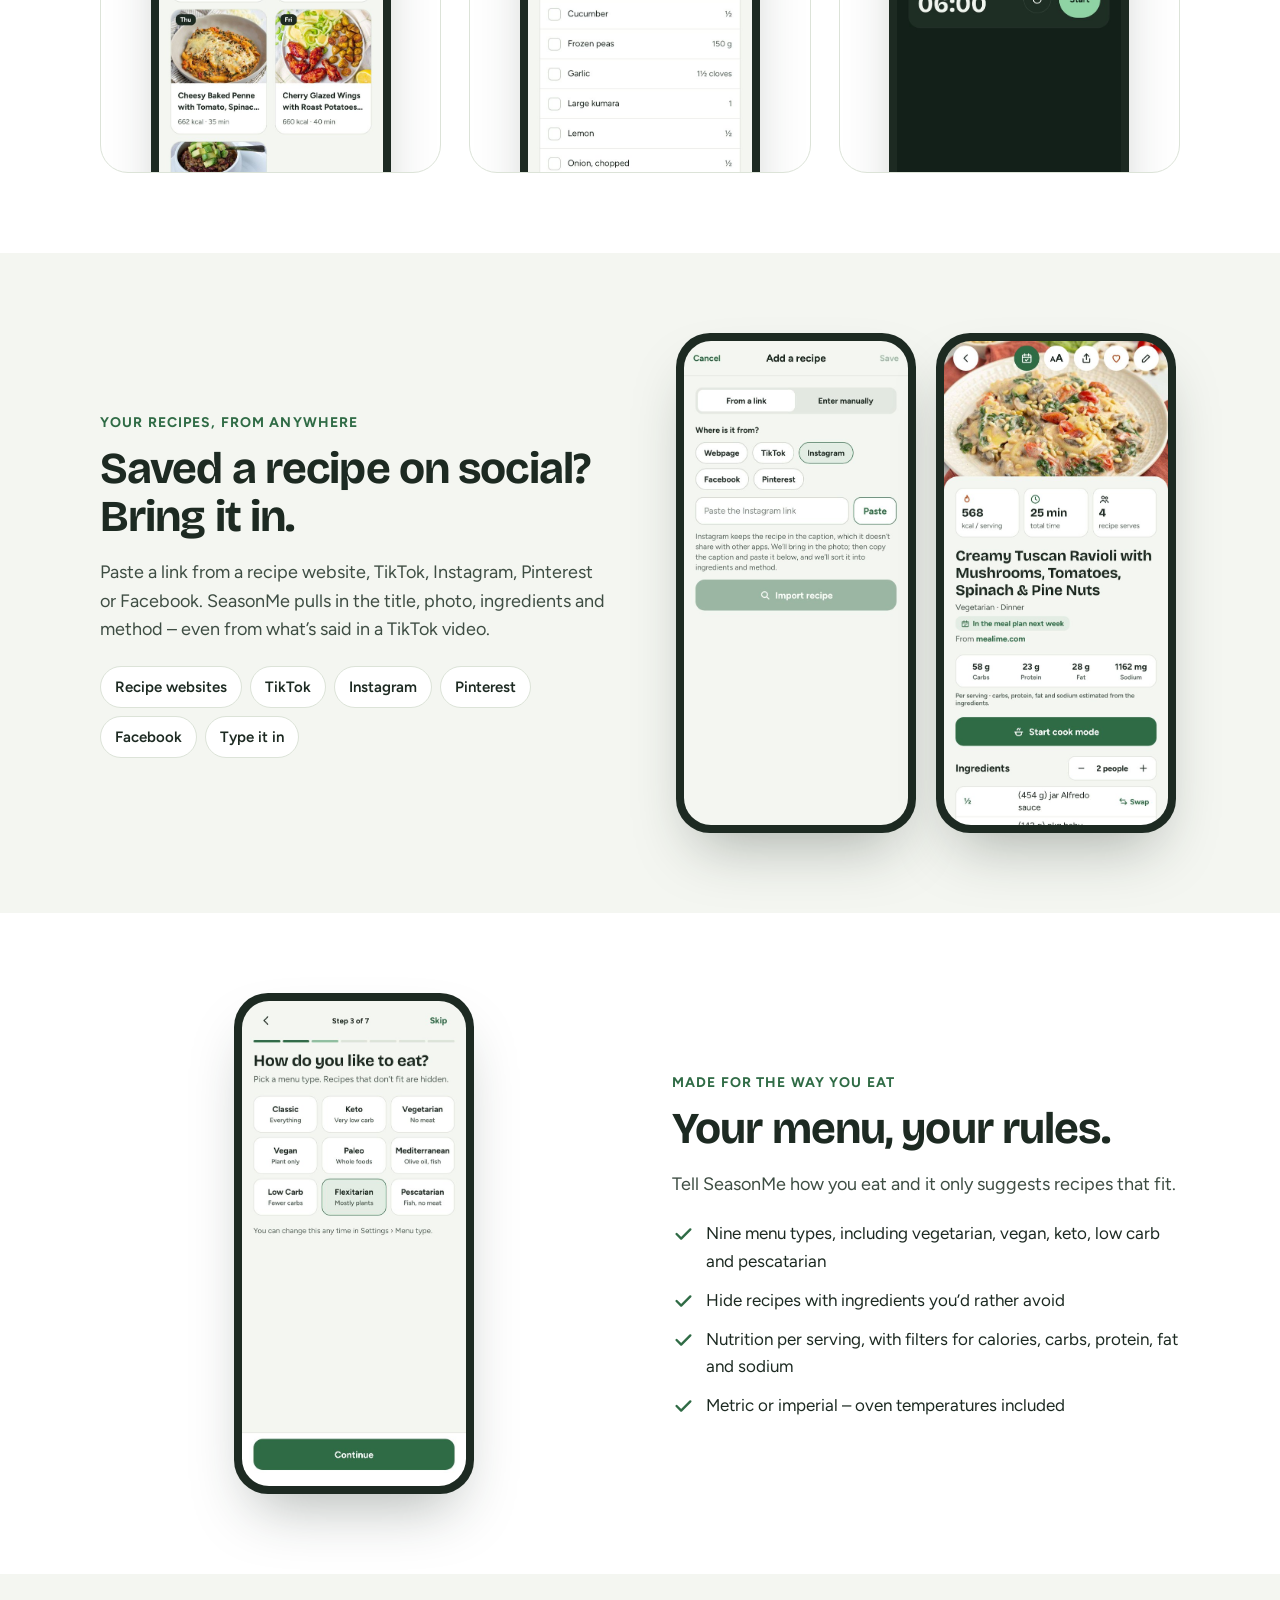
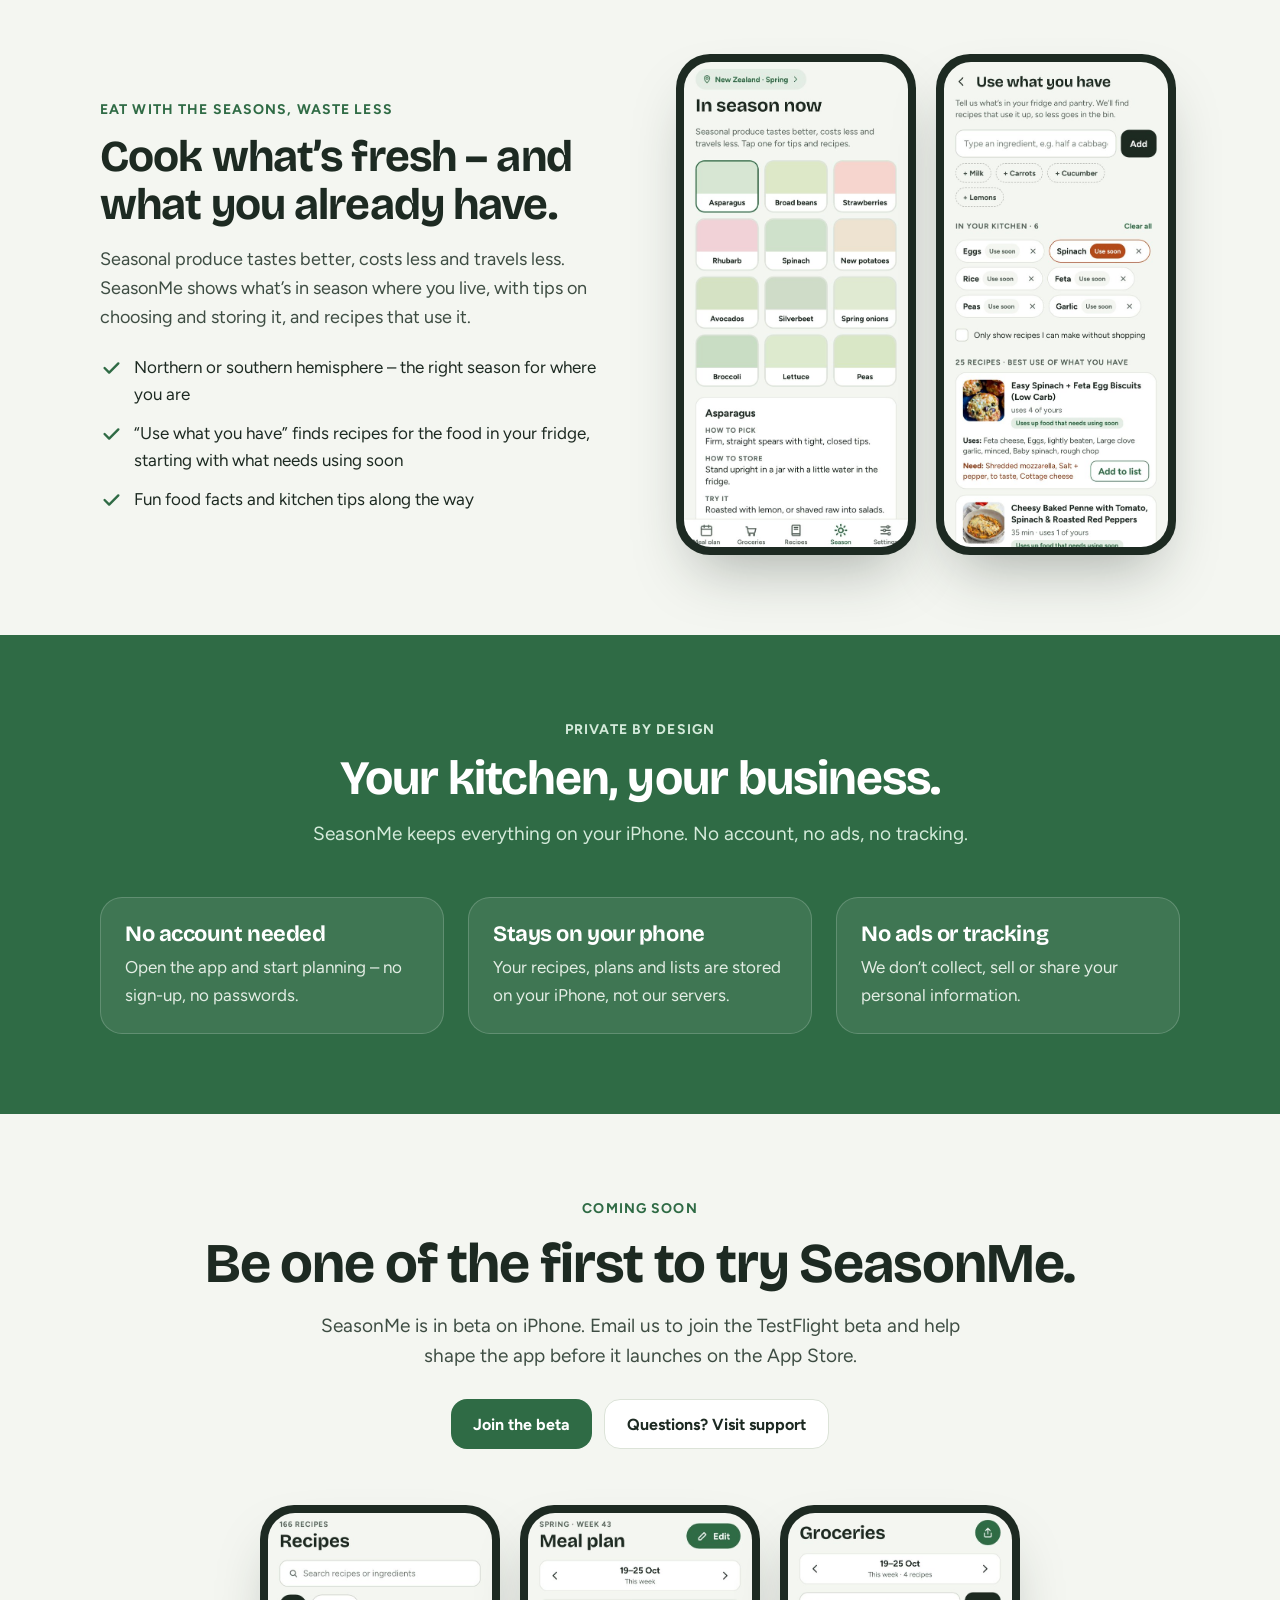
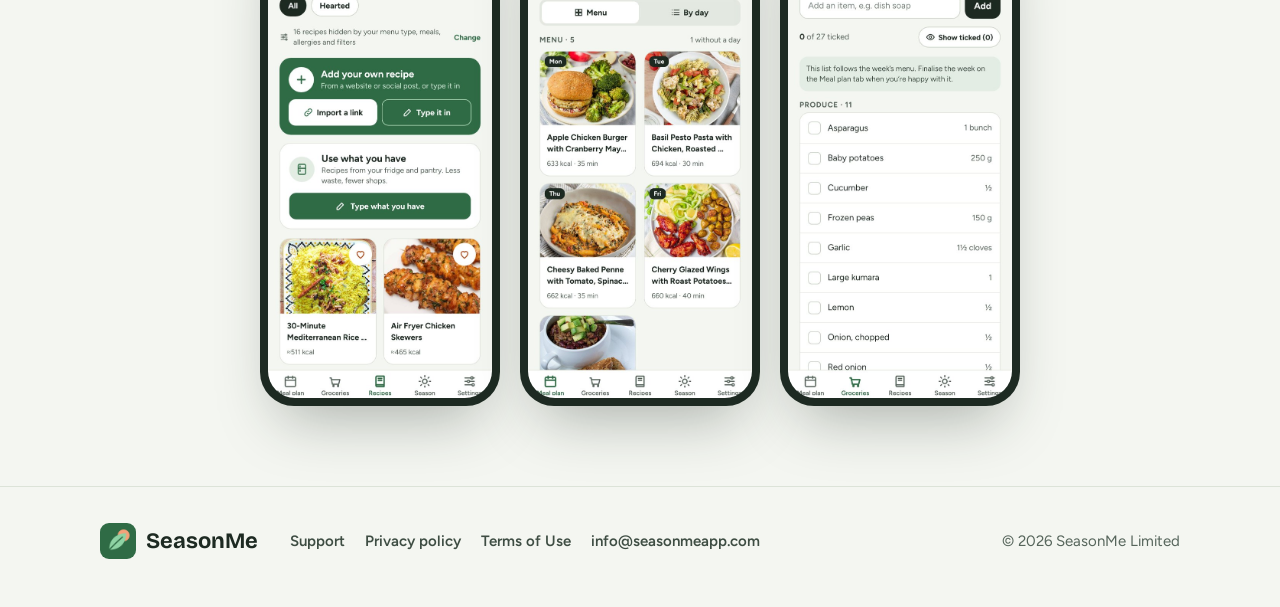
==== commit 299eb3d3: "Terms of Use and privacy policy for 1.1; Terms links in the app New website/terms.html (subscription" ====
--- a/index.html
+++ b/index.html
@@ -172,6 +172,7 @@
     <nav aria-label="Footer">
       <a href="support.html">Support</a>
       <a href="privacy.html">Privacy policy</a>
+      <a href="terms.html">Terms of Use</a>
       <a href="mailto:info@seasonmeapp.com">info@seasonmeapp.com</a>
     </nav>
     <span class="copy">© 2026 SeasonMe Limited</span>
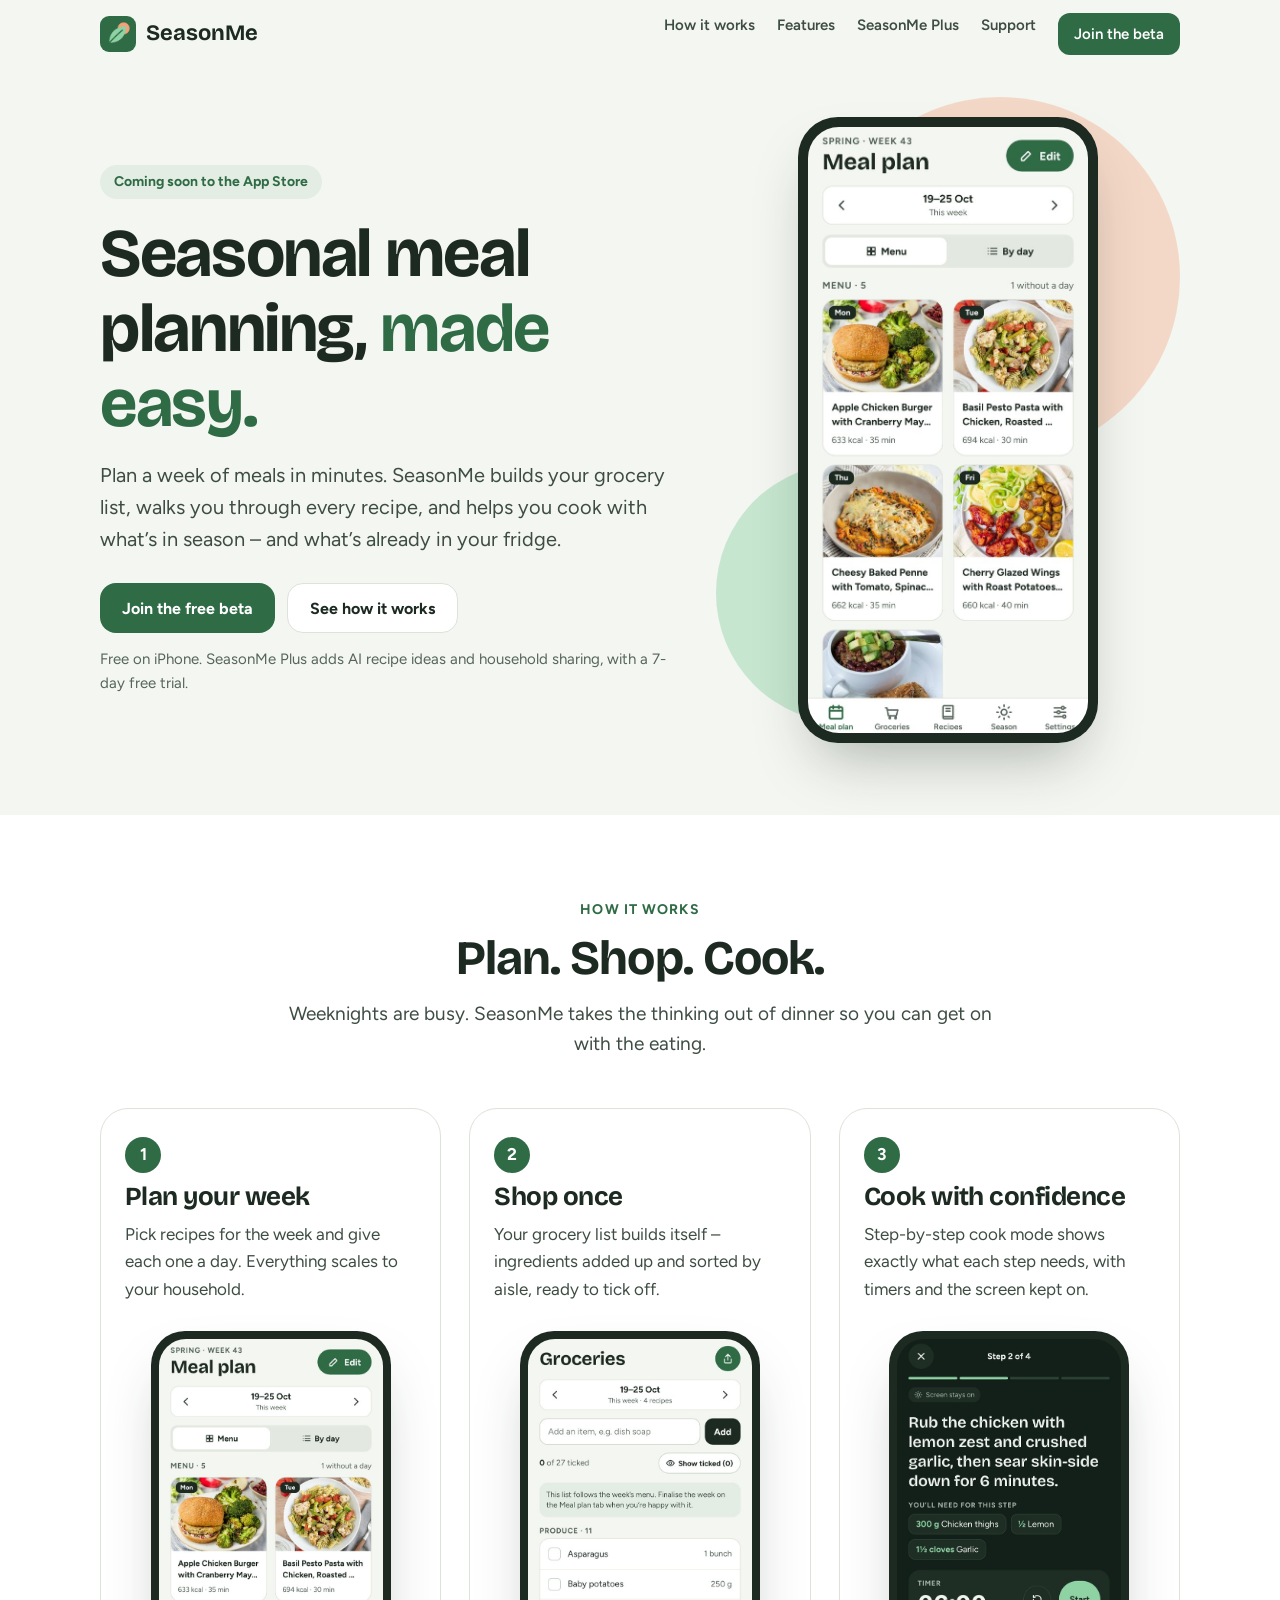
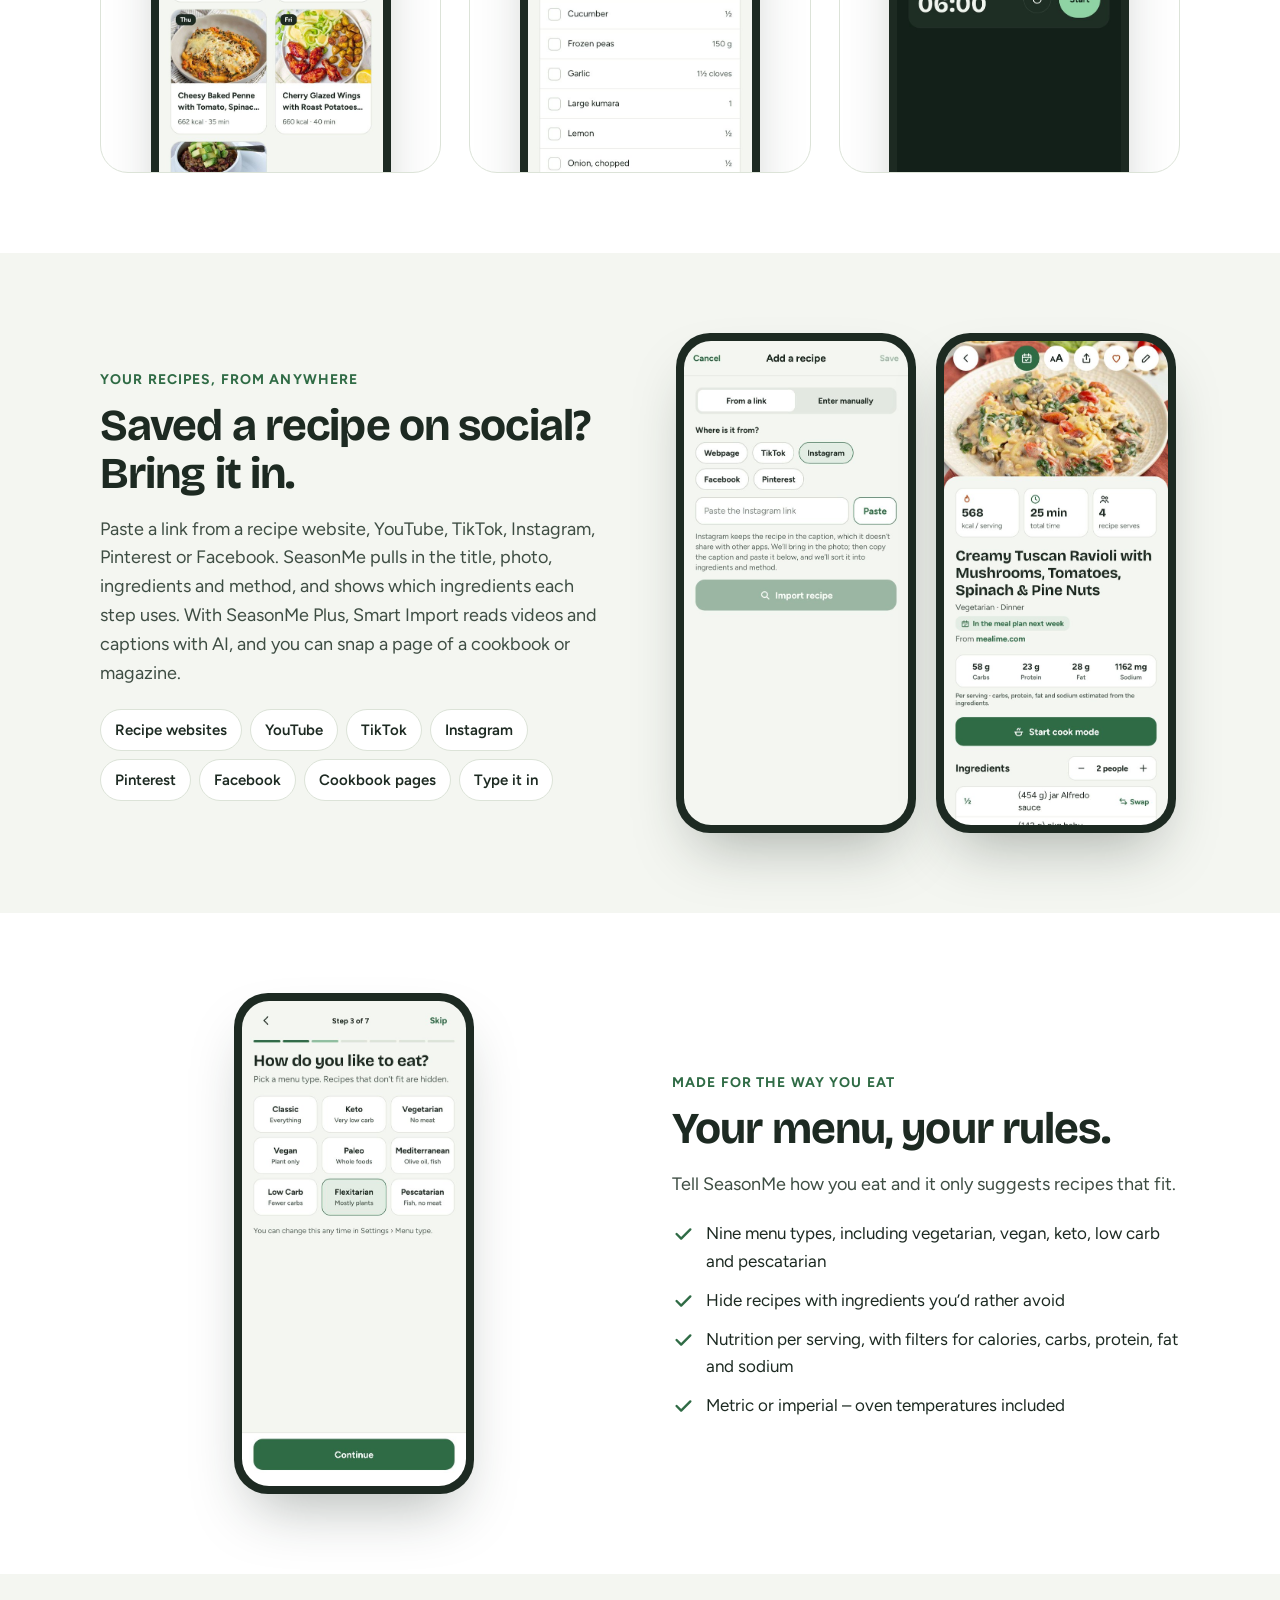
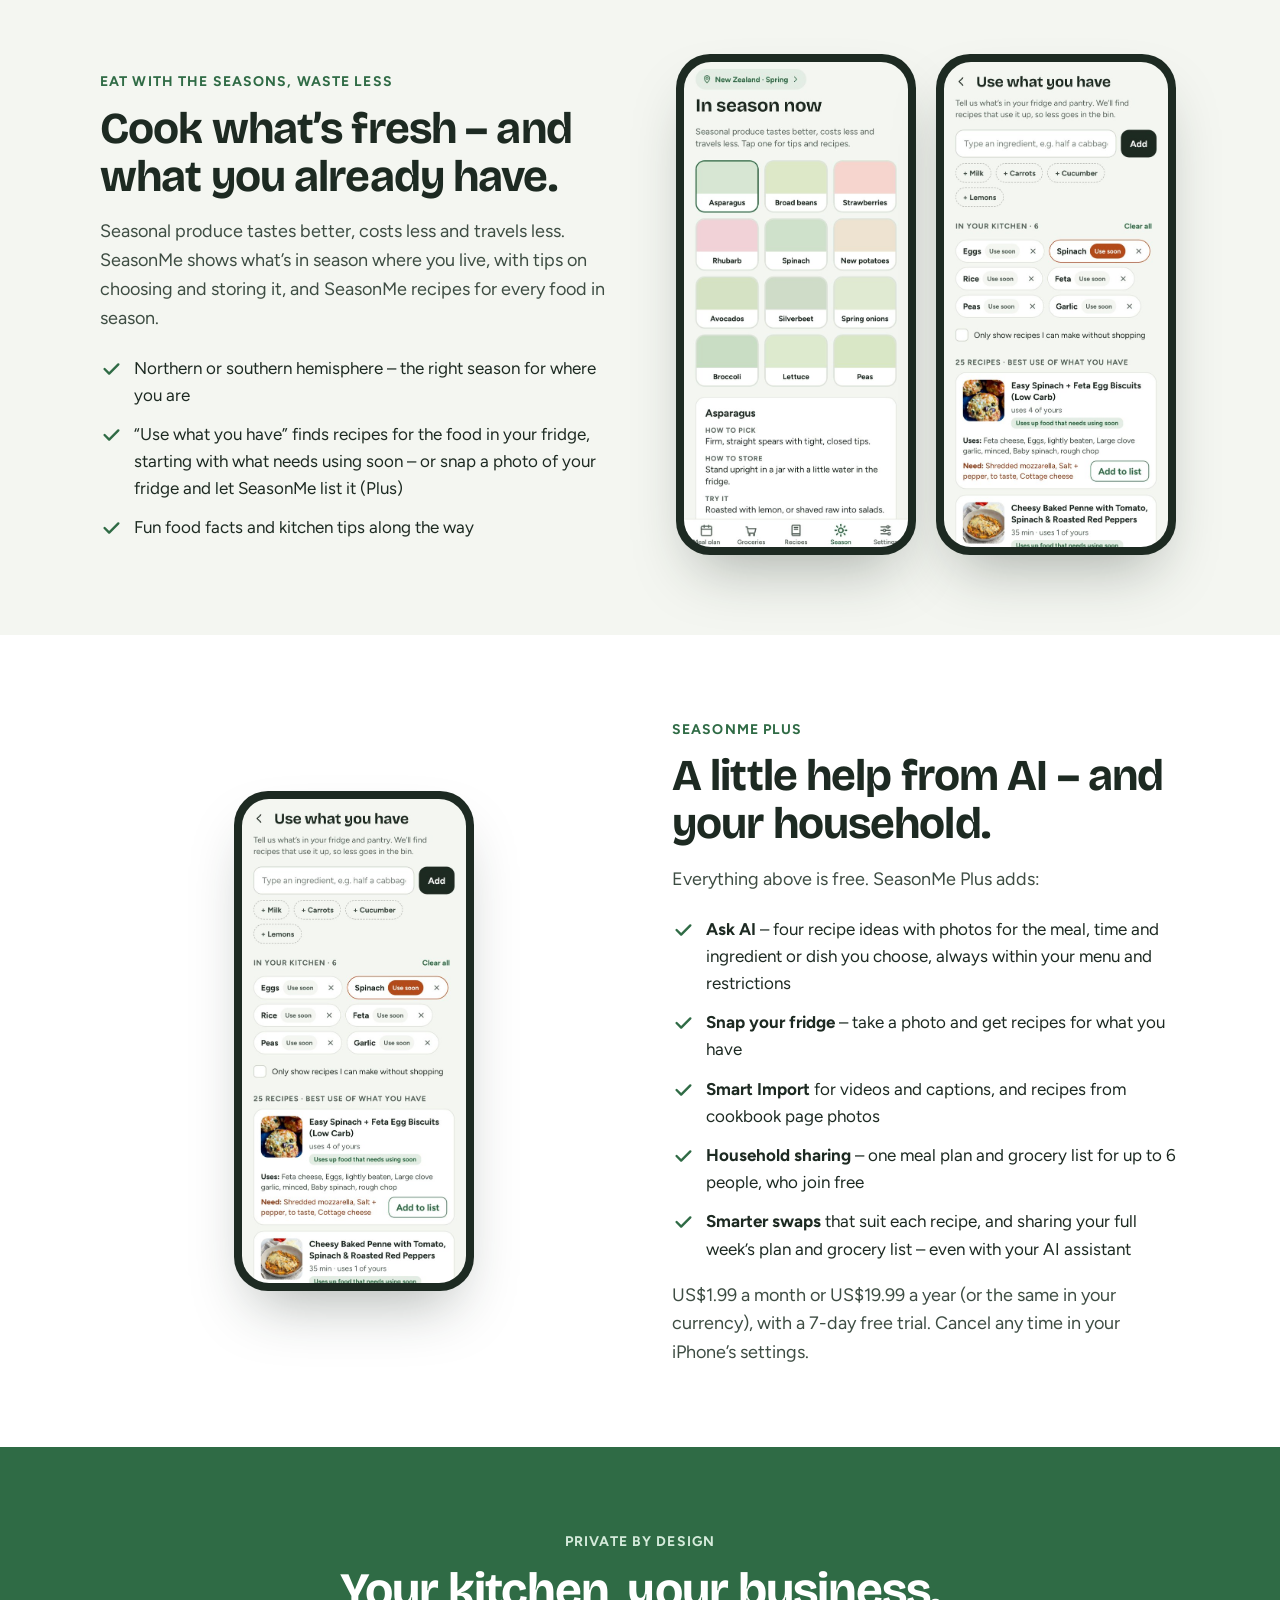
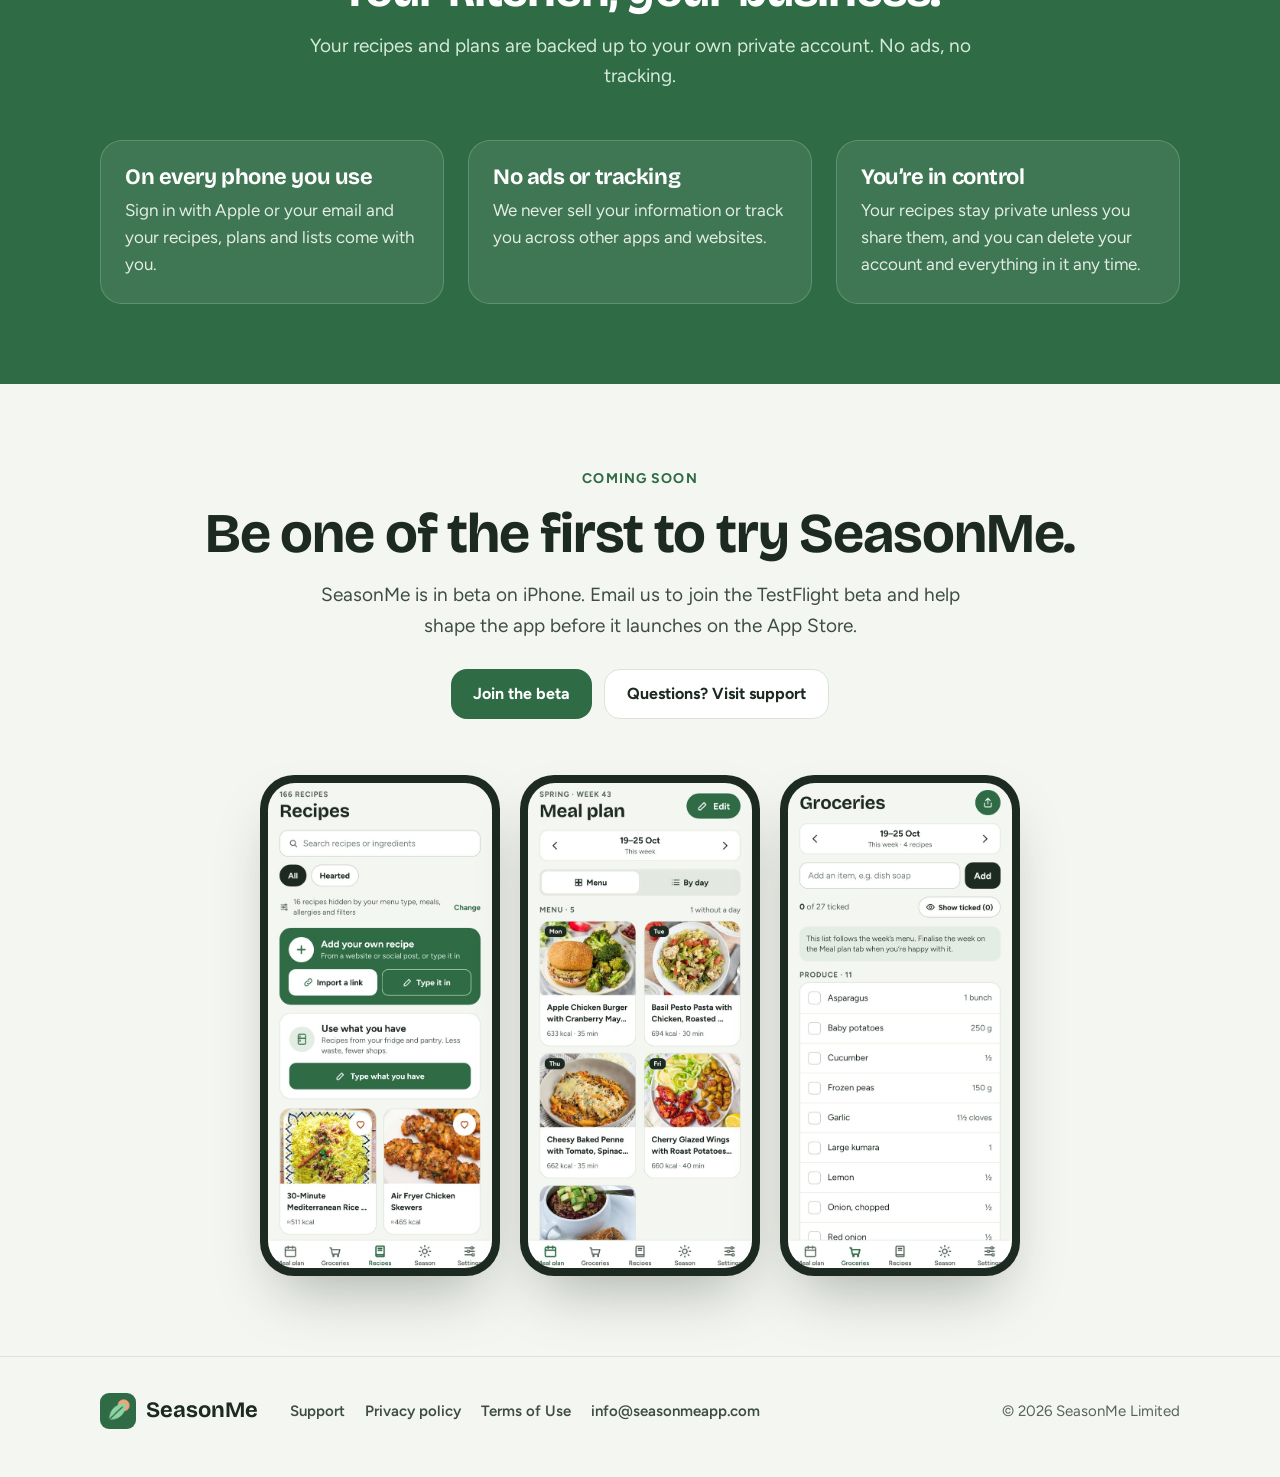
==== commit 6d560f41: "Website for SeasonMe 1.1: Plus, households, accounts and backup Home page: SeasonMe Plus section (As" ====
--- a/index.html
+++ b/index.html
@@ -4,7 +4,7 @@
 <meta charset="utf-8">
 <meta name="viewport" content="width=device-width, initial-scale=1">
 <title>SeasonMe – Seasonal meal planning, made easy</title>
-<meta name="description" content="Plan a week of seasonal meals in minutes. Import recipes from websites and socials, and SeasonMe builds your grocery list and walks you through every recipe.">
+<meta name="description" content="Plan a week of seasonal meals in minutes. Import recipes from websites, socials and cookbooks, get AI recipe ideas for what’s in your fridge, and share your plan and grocery list with your household.">
 <meta property="og:title" content="SeasonMe – Seasonal meal planning, made easy">
 <meta property="og:description" content="Plan your week, shop once, and cook with what's in season.">
 <meta property="og:image" content="https://www.seasonmeapp.com/images/plan.jpg">
@@ -23,6 +23,7 @@
     <nav class="nav-links" aria-label="Main">
       <a href="#how">How it works</a>
       <a href="#features">Features</a>
+      <a href="#plus">SeasonMe Plus</a>
       <a href="support.html">Support</a>
       <a class="btn btn-primary btn-sm" href="#beta">Join the beta</a>
     </nav>
@@ -40,7 +41,7 @@
           <a class="btn btn-primary" href="#beta">Join the free beta</a>
           <a class="btn btn-outline" href="#how">See how it works</a>
         </div>
-        <p class="note">Free to try on iPhone. No account needed.</p>
+        <p class="note">Free on iPhone. SeasonMe Plus adds AI recipe ideas and household sharing, with a 7-day free trial.</p>
       </div>
       <div class="hero-art">
         <div class="phone"><img src="images/plan.jpg" alt="SeasonMe meal plan for the week, with four recipes" width="585" height="1266"></div>
@@ -83,9 +84,9 @@
       <div class="text">
         <span class="eyebrow">Your recipes, from anywhere</span>
         <h2 id="import-title">Saved a recipe on social? Bring it in.</h2>
-        <p>Paste a link from a recipe website, TikTok, Instagram, Pinterest or Facebook. SeasonMe pulls in the title, photo, ingredients and method – even from what’s said in a TikTok video.</p>
+        <p>Paste a link from a recipe website, YouTube, TikTok, Instagram, Pinterest or Facebook. SeasonMe pulls in the title, photo, ingredients and method, and shows which ingredients each step uses. With SeasonMe Plus, Smart Import reads videos and captions with AI, and you can snap a page of a cookbook or magazine.</p>
         <div class="chips" aria-label="Import from">
-          <span class="chip">Recipe websites</span><span class="chip">TikTok</span><span class="chip">Instagram</span><span class="chip">Pinterest</span><span class="chip">Facebook</span><span class="chip">Type it in</span>
+          <span class="chip">Recipe websites</span><span class="chip">YouTube</span><span class="chip">TikTok</span><span class="chip">Instagram</span><span class="chip">Pinterest</span><span class="chip">Facebook</span><span class="chip">Cookbook pages</span><span class="chip">Type it in</span>
         </div>
       </div>
       <div class="art">
@@ -119,16 +120,37 @@
       <div class="text">
         <span class="eyebrow">Eat with the seasons, waste less</span>
         <h2 id="season-title">Cook what’s fresh – and what you already have.</h2>
-        <p>Seasonal produce tastes better, costs less and travels less. SeasonMe shows what’s in season where you live, with tips on choosing and storing it, and recipes that use it.</p>
+        <p>Seasonal produce tastes better, costs less and travels less. SeasonMe shows what’s in season where you live, with tips on choosing and storing it, and SeasonMe recipes for every food in season.</p>
         <ul>
           <li><svg width="22" height="22" viewBox="0 0 24 24" fill="none" stroke="#2F6B45" stroke-width="2.6" stroke-linecap="round" stroke-linejoin="round" aria-hidden="true"><path d="M5 12l5 5L20 7"/></svg><span>Northern or southern hemisphere – the right season for where you are</span></li>
-          <li><svg width="22" height="22" viewBox="0 0 24 24" fill="none" stroke="#2F6B45" stroke-width="2.6" stroke-linecap="round" stroke-linejoin="round" aria-hidden="true"><path d="M5 12l5 5L20 7"/></svg><span>“Use what you have” finds recipes for the food in your fridge, starting with what needs using soon</span></li>
+          <li><svg width="22" height="22" viewBox="0 0 24 24" fill="none" stroke="#2F6B45" stroke-width="2.6" stroke-linecap="round" stroke-linejoin="round" aria-hidden="true"><path d="M5 12l5 5L20 7"/></svg><span>“Use what you have” finds recipes for the food in your fridge, starting with what needs using soon – or snap a photo of your fridge and let SeasonMe list it (Plus)</span></li>
           <li><svg width="22" height="22" viewBox="0 0 24 24" fill="none" stroke="#2F6B45" stroke-width="2.6" stroke-linecap="round" stroke-linejoin="round" aria-hidden="true"><path d="M5 12l5 5L20 7"/></svg><span>Fun food facts and kitchen tips along the way</span></li>
         </ul>
       </div>
       <div class="art">
         <div class="phone sm"><img src="images/season.jpg" alt="What's in season now, with produce tips" loading="lazy" width="585" height="1266"></div>
         <div class="phone sm"><img src="images/useup.jpg" alt="Recipes that use what's in your kitchen" loading="lazy" width="585" height="1266"></div>
+      </div>
+    </div>
+  </section>
+
+  <section id="plus" class="feature flip tinted" aria-labelledby="plus-title">
+    <div class="wrap">
+      <div class="text">
+        <span class="eyebrow">SeasonMe Plus</span>
+        <h2 id="plus-title">A little help from AI – and your household.</h2>
+        <p>Everything above is free. SeasonMe Plus adds:</p>
+        <ul>
+          <li><svg width="22" height="22" viewBox="0 0 24 24" fill="none" stroke="#2F6B45" stroke-width="2.6" stroke-linecap="round" stroke-linejoin="round" aria-hidden="true"><path d="M5 12l5 5L20 7"/></svg><span><strong>Ask AI</strong> – four recipe ideas with photos for the meal, time and ingredient or dish you choose, always within your menu and restrictions</span></li>
+          <li><svg width="22" height="22" viewBox="0 0 24 24" fill="none" stroke="#2F6B45" stroke-width="2.6" stroke-linecap="round" stroke-linejoin="round" aria-hidden="true"><path d="M5 12l5 5L20 7"/></svg><span><strong>Snap your fridge</strong> – take a photo and get recipes for what you have</span></li>
+          <li><svg width="22" height="22" viewBox="0 0 24 24" fill="none" stroke="#2F6B45" stroke-width="2.6" stroke-linecap="round" stroke-linejoin="round" aria-hidden="true"><path d="M5 12l5 5L20 7"/></svg><span><strong>Smart Import</strong> for videos and captions, and recipes from cookbook page photos</span></li>
+          <li><svg width="22" height="22" viewBox="0 0 24 24" fill="none" stroke="#2F6B45" stroke-width="2.6" stroke-linecap="round" stroke-linejoin="round" aria-hidden="true"><path d="M5 12l5 5L20 7"/></svg><span><strong>Household sharing</strong> – one meal plan and grocery list for up to 6 people, who join free</span></li>
+          <li><svg width="22" height="22" viewBox="0 0 24 24" fill="none" stroke="#2F6B45" stroke-width="2.6" stroke-linecap="round" stroke-linejoin="round" aria-hidden="true"><path d="M5 12l5 5L20 7"/></svg><span><strong>Smarter swaps</strong> that suit each recipe, and sharing your full week’s plan and grocery list – even with your AI assistant</span></li>
+        </ul>
+        <p class="note" style="margin-top:18px">US$1.99 a month or US$19.99 a year (or the same in your currency), with a 7-day free trial. Cancel any time in your iPhone’s settings.</p>
+      </div>
+      <div class="art">
+        <div class="phone sm"><img src="images/useup.jpg" alt="Recipe ideas for what's in your kitchen" loading="lazy" width="585" height="1266"></div>
       </div>
     </div>
   </section>
@@ -138,12 +160,12 @@
       <div class="section-head">
         <span class="eyebrow">Private by design</span>
         <h2 id="privacy-title">Your kitchen, your business.</h2>
-        <p>SeasonMe keeps everything on your iPhone. No account, no ads, no tracking.</p>
+        <p>Your recipes and plans are backed up to your own private account. No ads, no tracking.</p>
       </div>
       <div class="promises">
-        <div class="promise"><h3>No account needed</h3><p>Open the app and start planning – no sign-up, no passwords.</p></div>
-        <div class="promise"><h3>Stays on your phone</h3><p>Your recipes, plans and lists are stored on your iPhone, not our servers.</p></div>
-        <div class="promise"><h3>No ads or tracking</h3><p>We don’t collect, sell or share your personal information.</p></div>
+        <div class="promise"><h3>On every phone you use</h3><p>Sign in with Apple or your email and your recipes, plans and lists come with you.</p></div>
+        <div class="promise"><h3>No ads or tracking</h3><p>We never sell your information or track you across other apps and websites.</p></div>
+        <div class="promise"><h3>You’re in control</h3><p>Your recipes stay private unless you share them, and you can delete your account and everything in it any time.</p></div>
       </div>
     </div>
   </section>
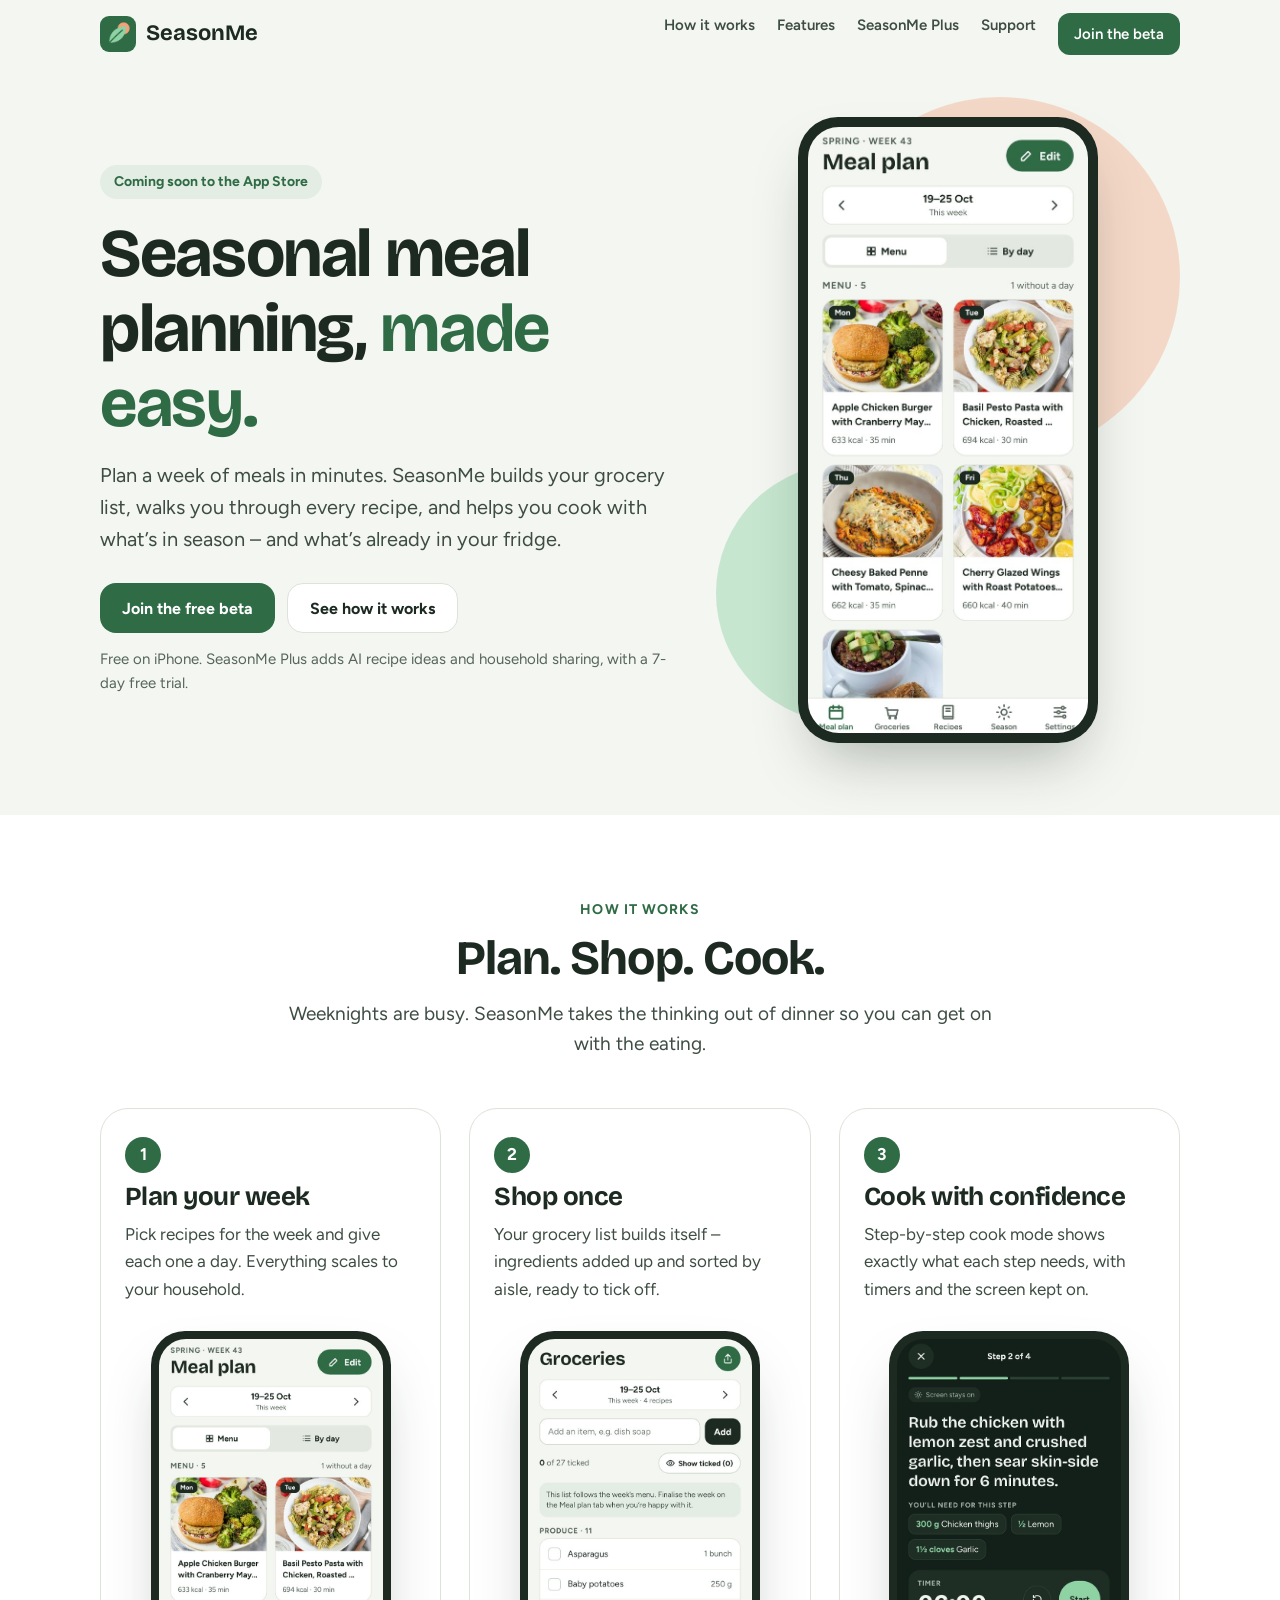
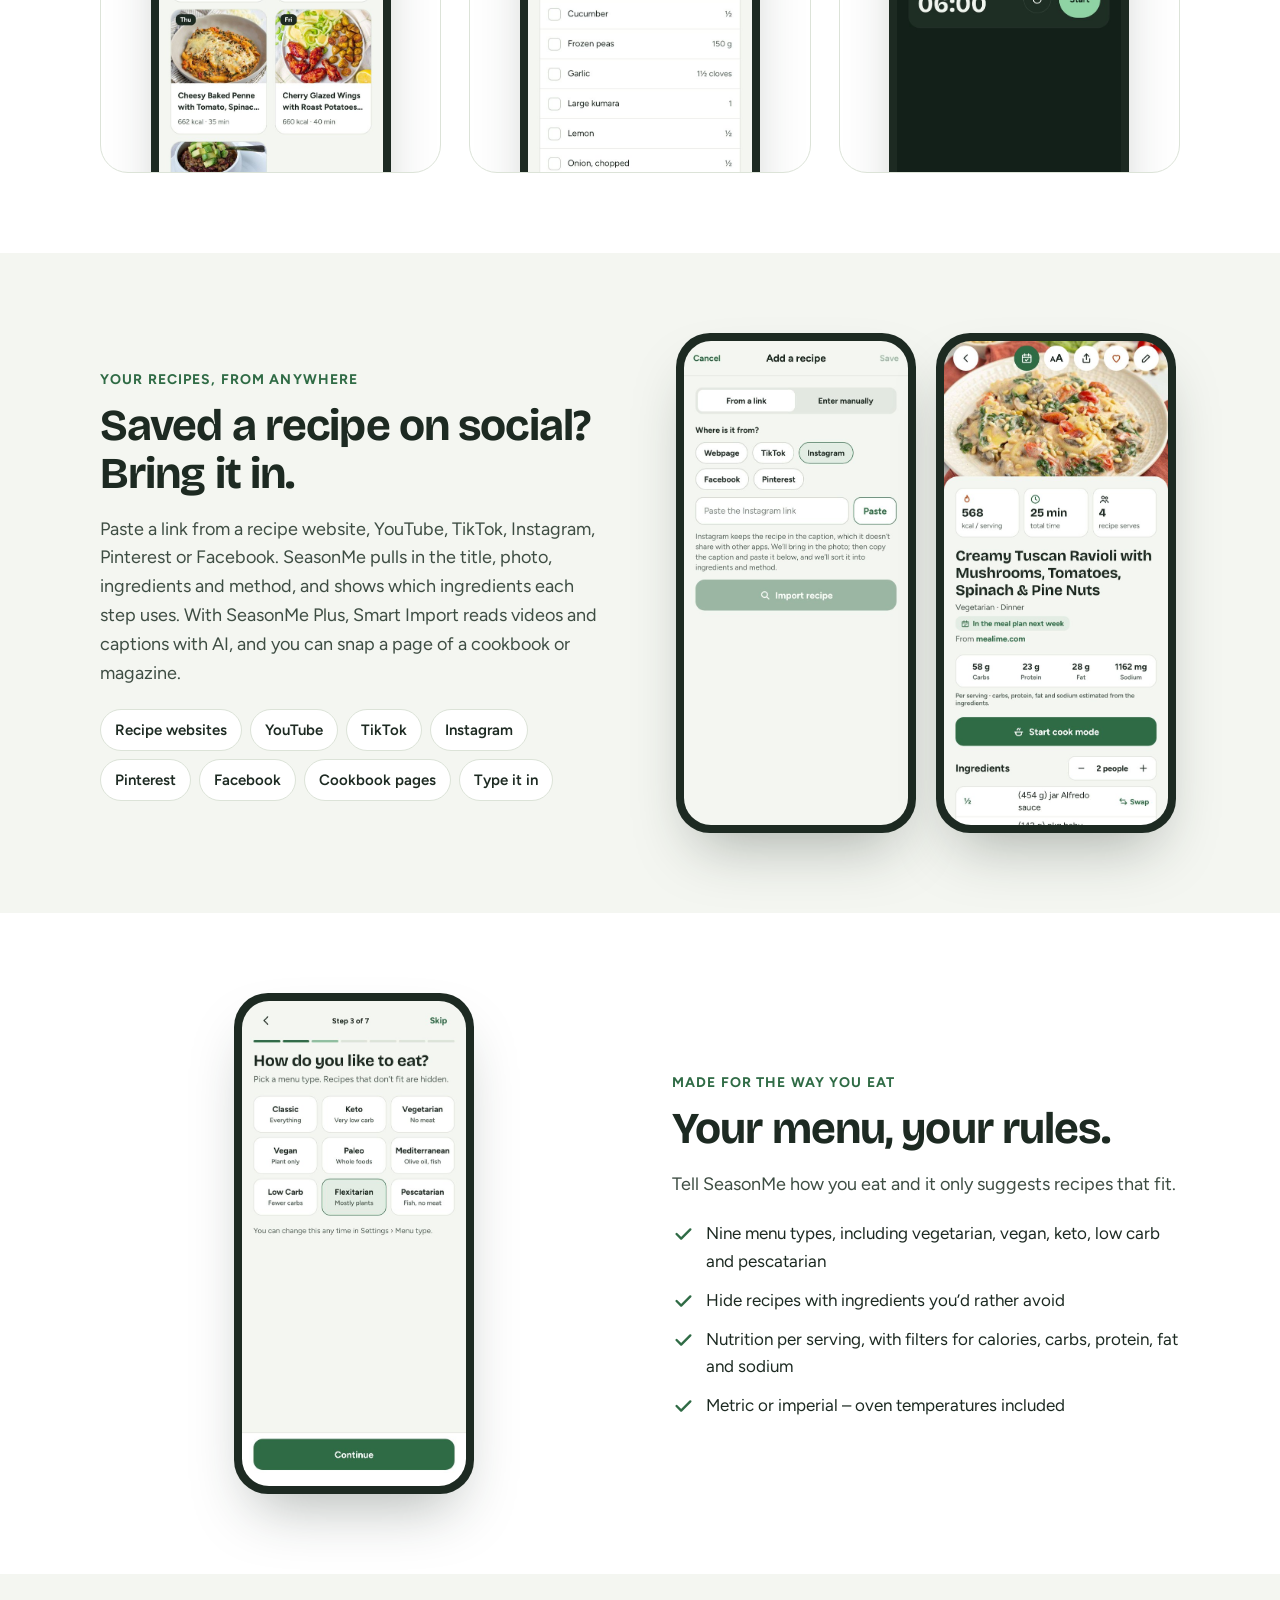
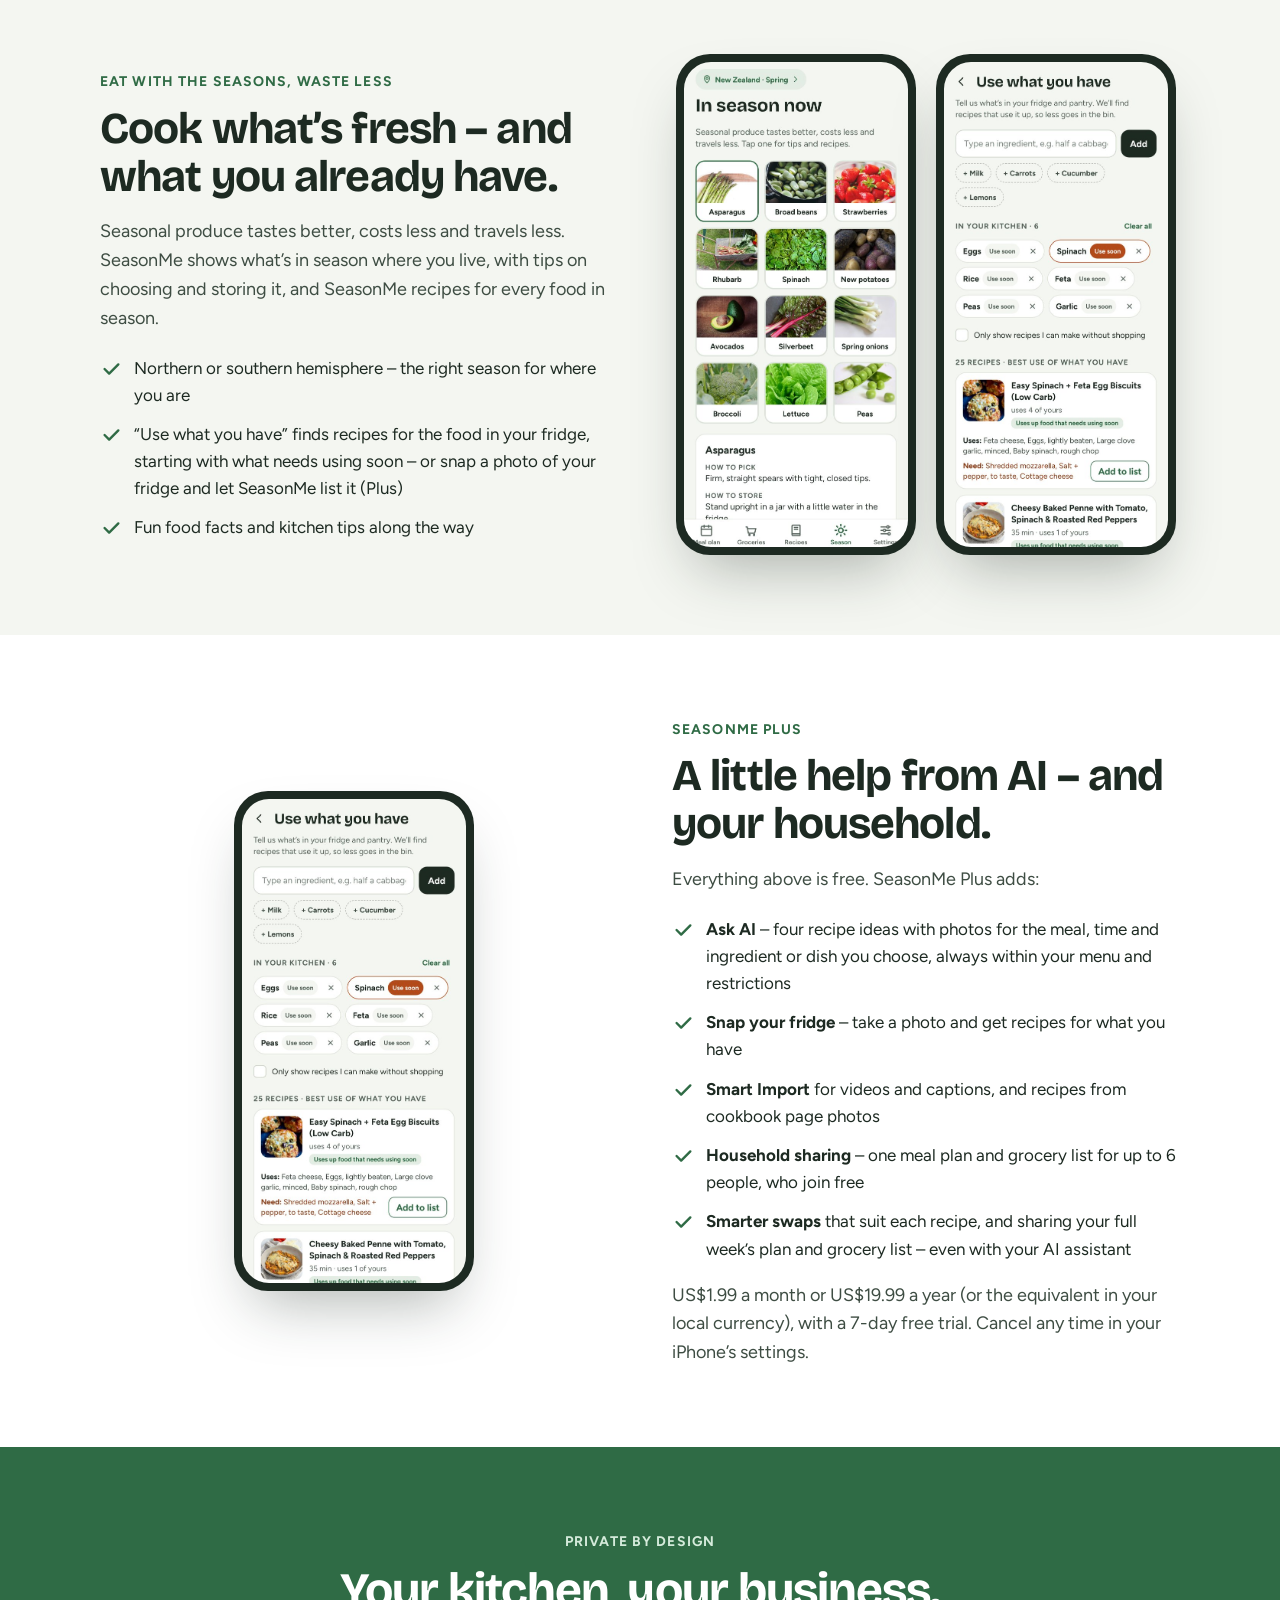
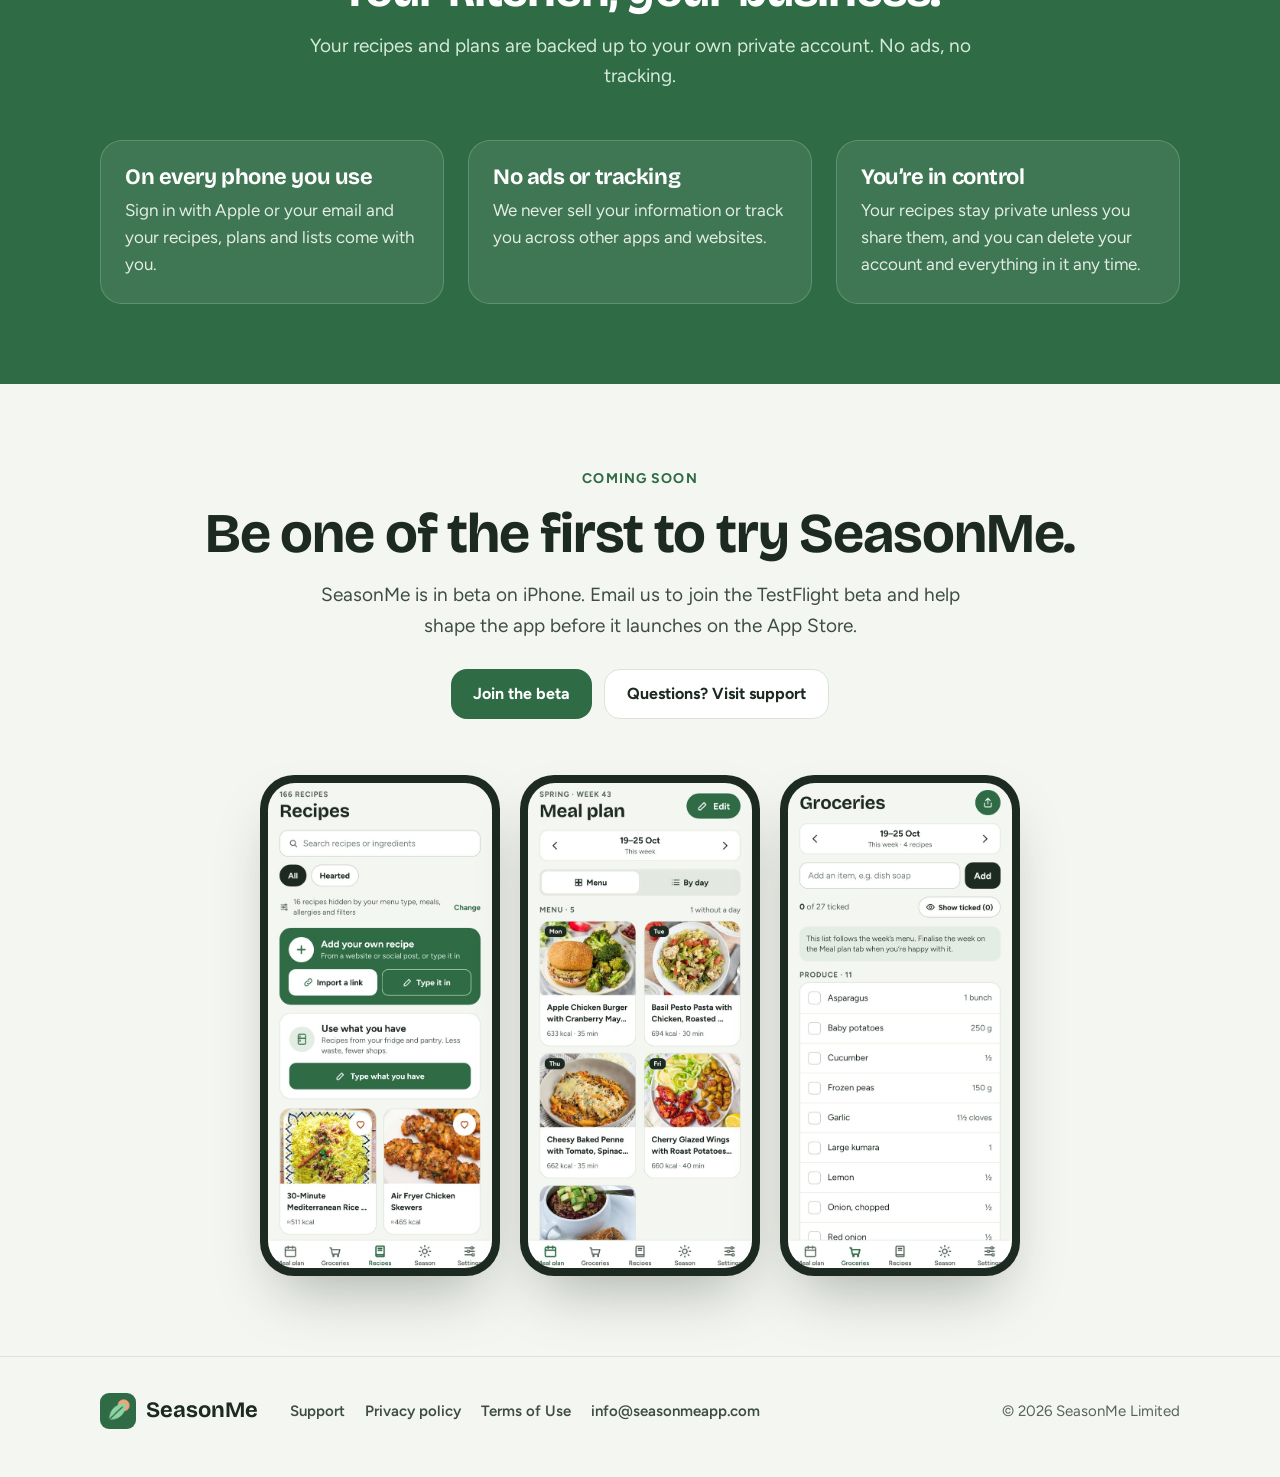
==== commit eaedba92: "Website: Plus prices 'or the equivalent in your local currency' Co-Authored-By: Claude Opus 5.5 <nor" ====
--- a/index.html
+++ b/index.html
@@ -147,7 +147,7 @@
           <li><svg width="22" height="22" viewBox="0 0 24 24" fill="none" stroke="#2F6B45" stroke-width="2.6" stroke-linecap="round" stroke-linejoin="round" aria-hidden="true"><path d="M5 12l5 5L20 7"/></svg><span><strong>Household sharing</strong> – one meal plan and grocery list for up to 6 people, who join free</span></li>
           <li><svg width="22" height="22" viewBox="0 0 24 24" fill="none" stroke="#2F6B45" stroke-width="2.6" stroke-linecap="round" stroke-linejoin="round" aria-hidden="true"><path d="M5 12l5 5L20 7"/></svg><span><strong>Smarter swaps</strong> that suit each recipe, and sharing your full week’s plan and grocery list – even with your AI assistant</span></li>
         </ul>
-        <p class="note" style="margin-top:18px">US$1.99 a month or US$19.99 a year (or the same in your currency), with a 7-day free trial. Cancel any time in your iPhone’s settings.</p>
+        <p class="note" style="margin-top:18px">US$1.99 a month or US$19.99 a year (or the equivalent in your local currency), with a 7-day free trial. Cancel any time in your iPhone’s settings.</p>
       </div>
       <div class="art">
         <div class="phone sm"><img src="images/useup.jpg" alt="Recipe ideas for what's in your kitchen" loading="lazy" width="585" height="1266"></div>
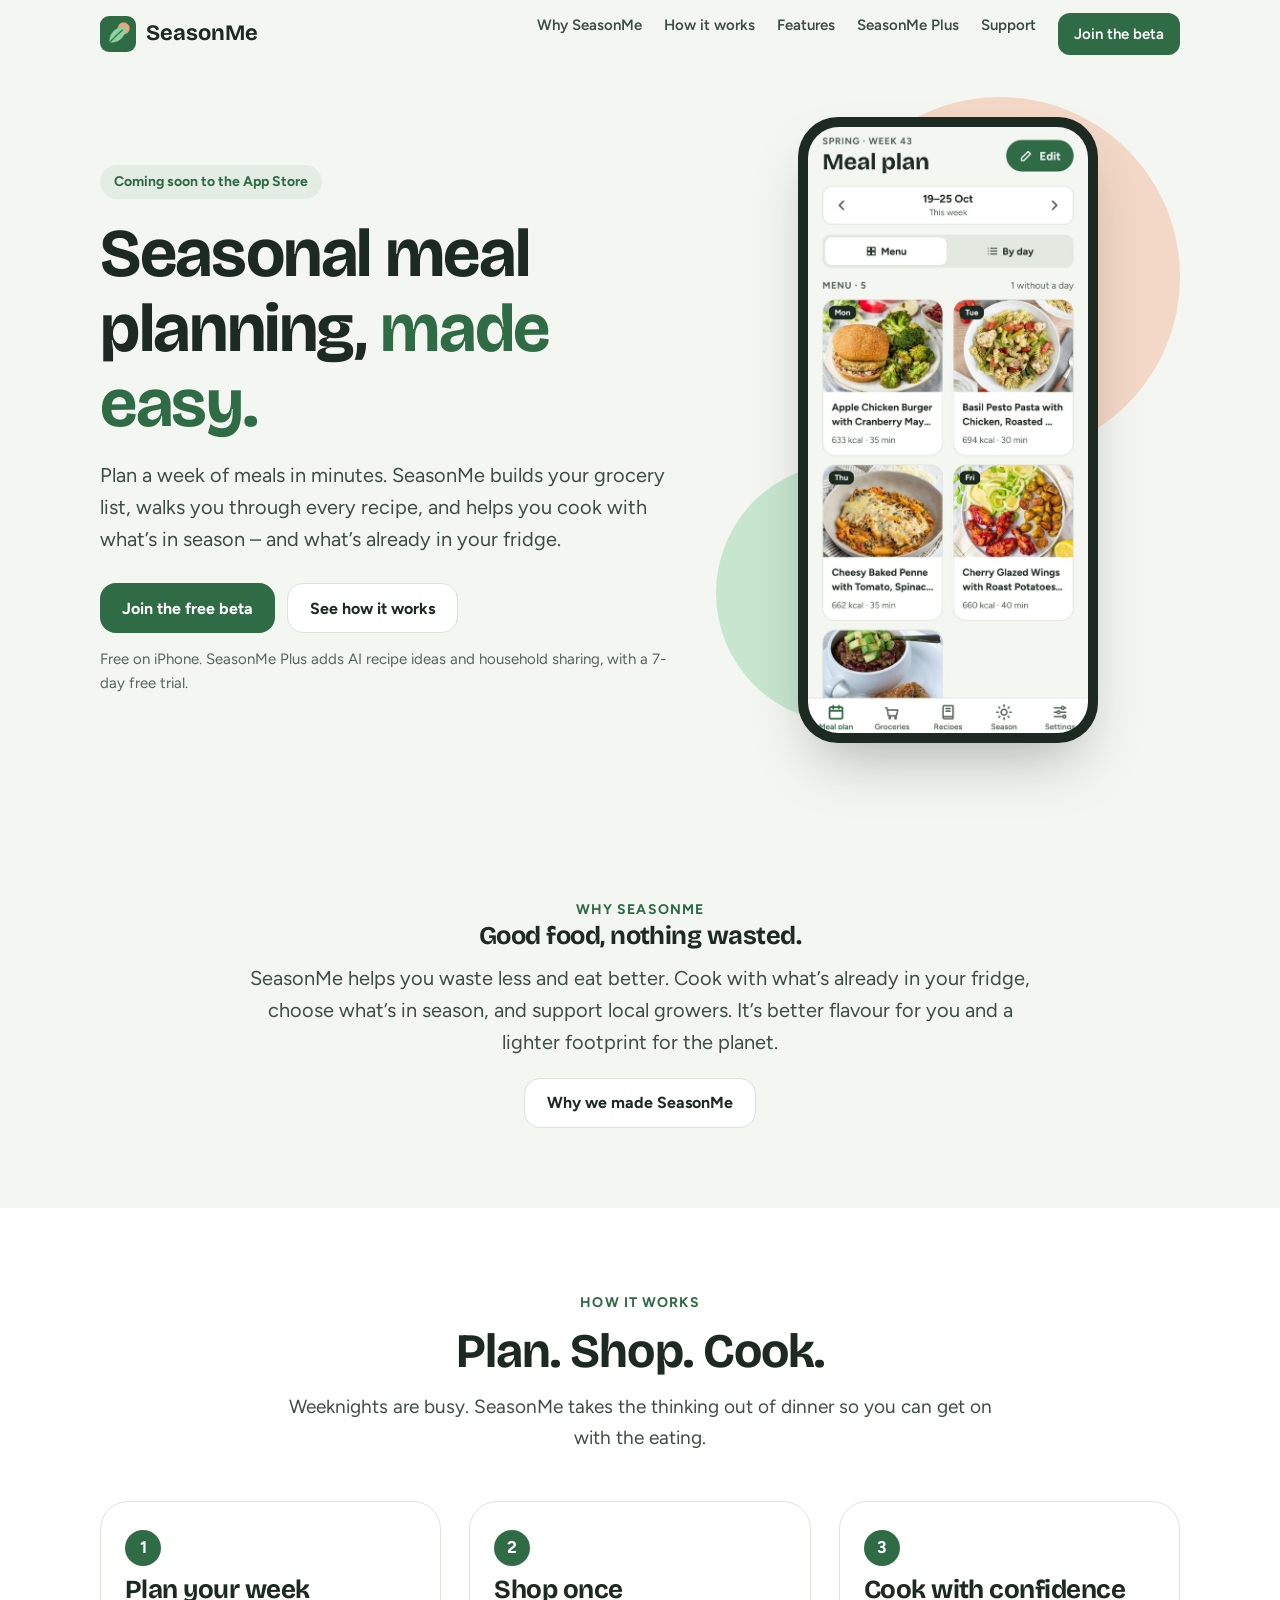
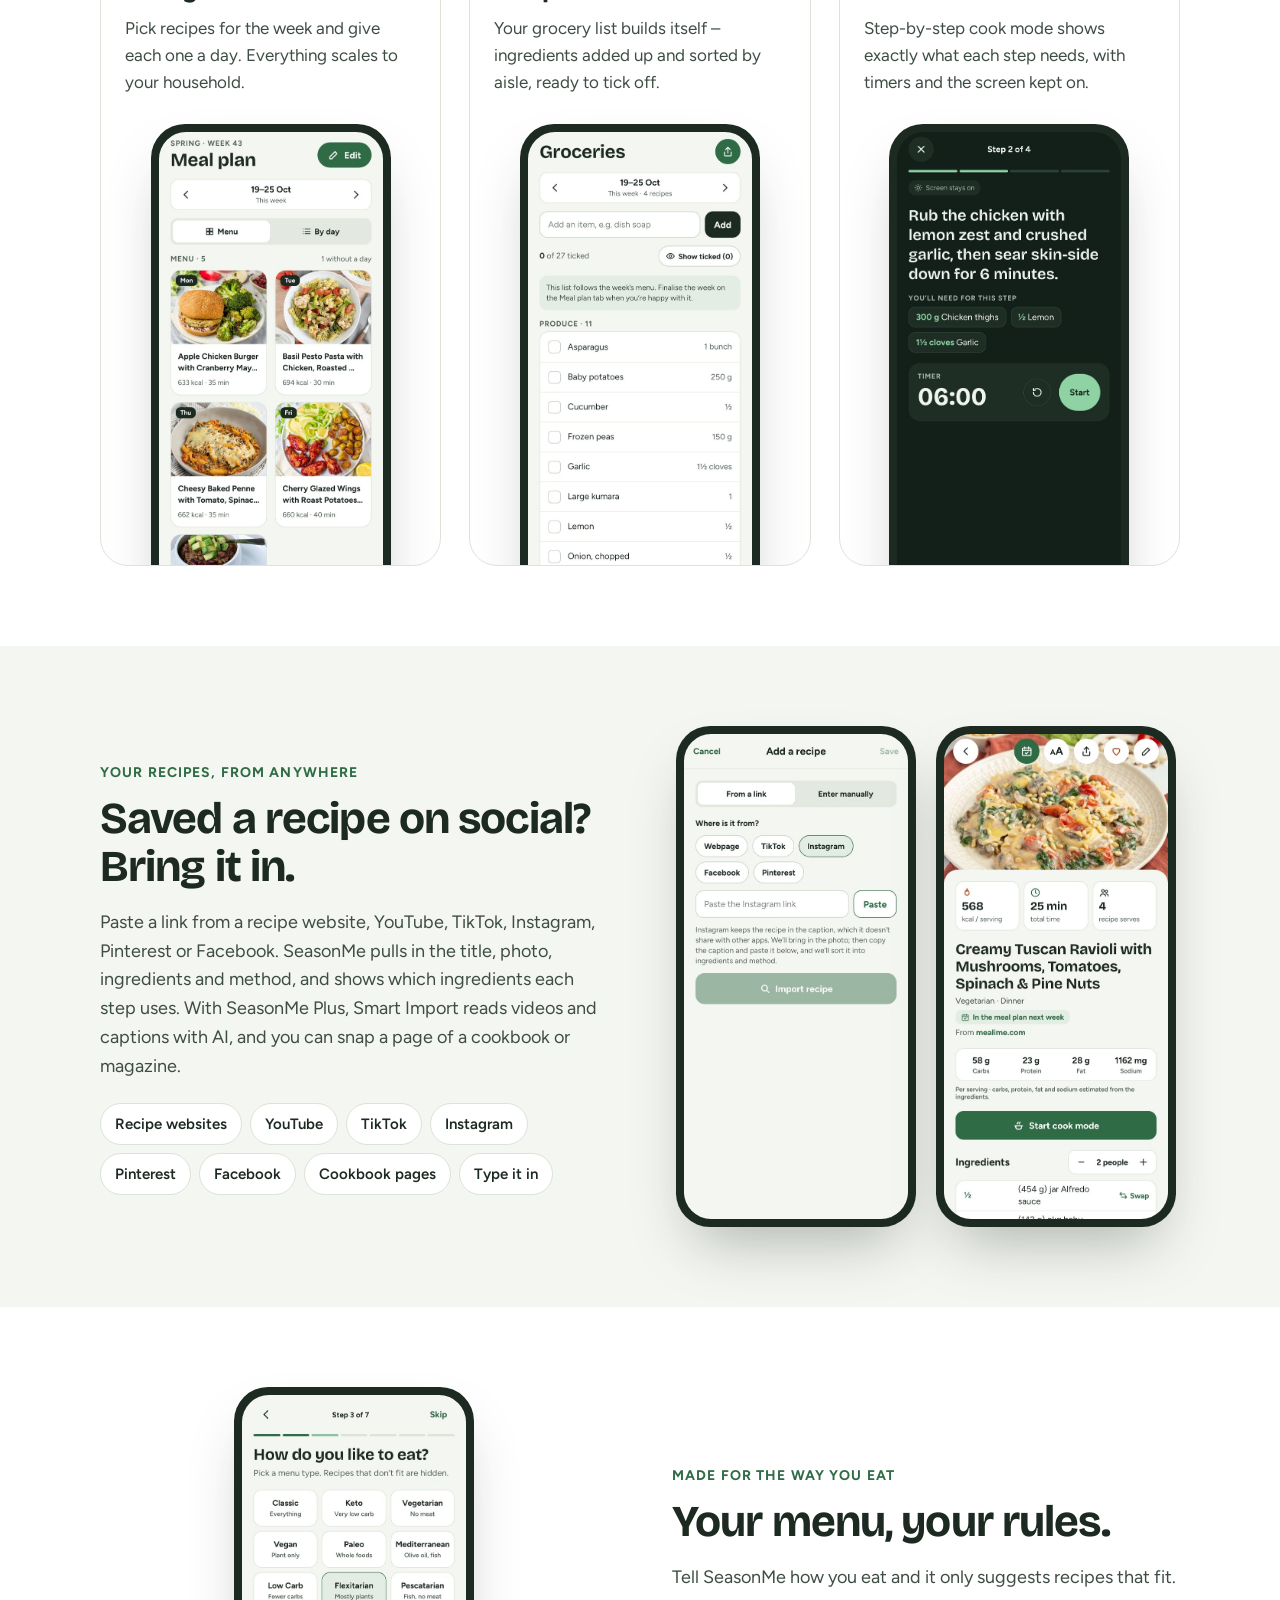
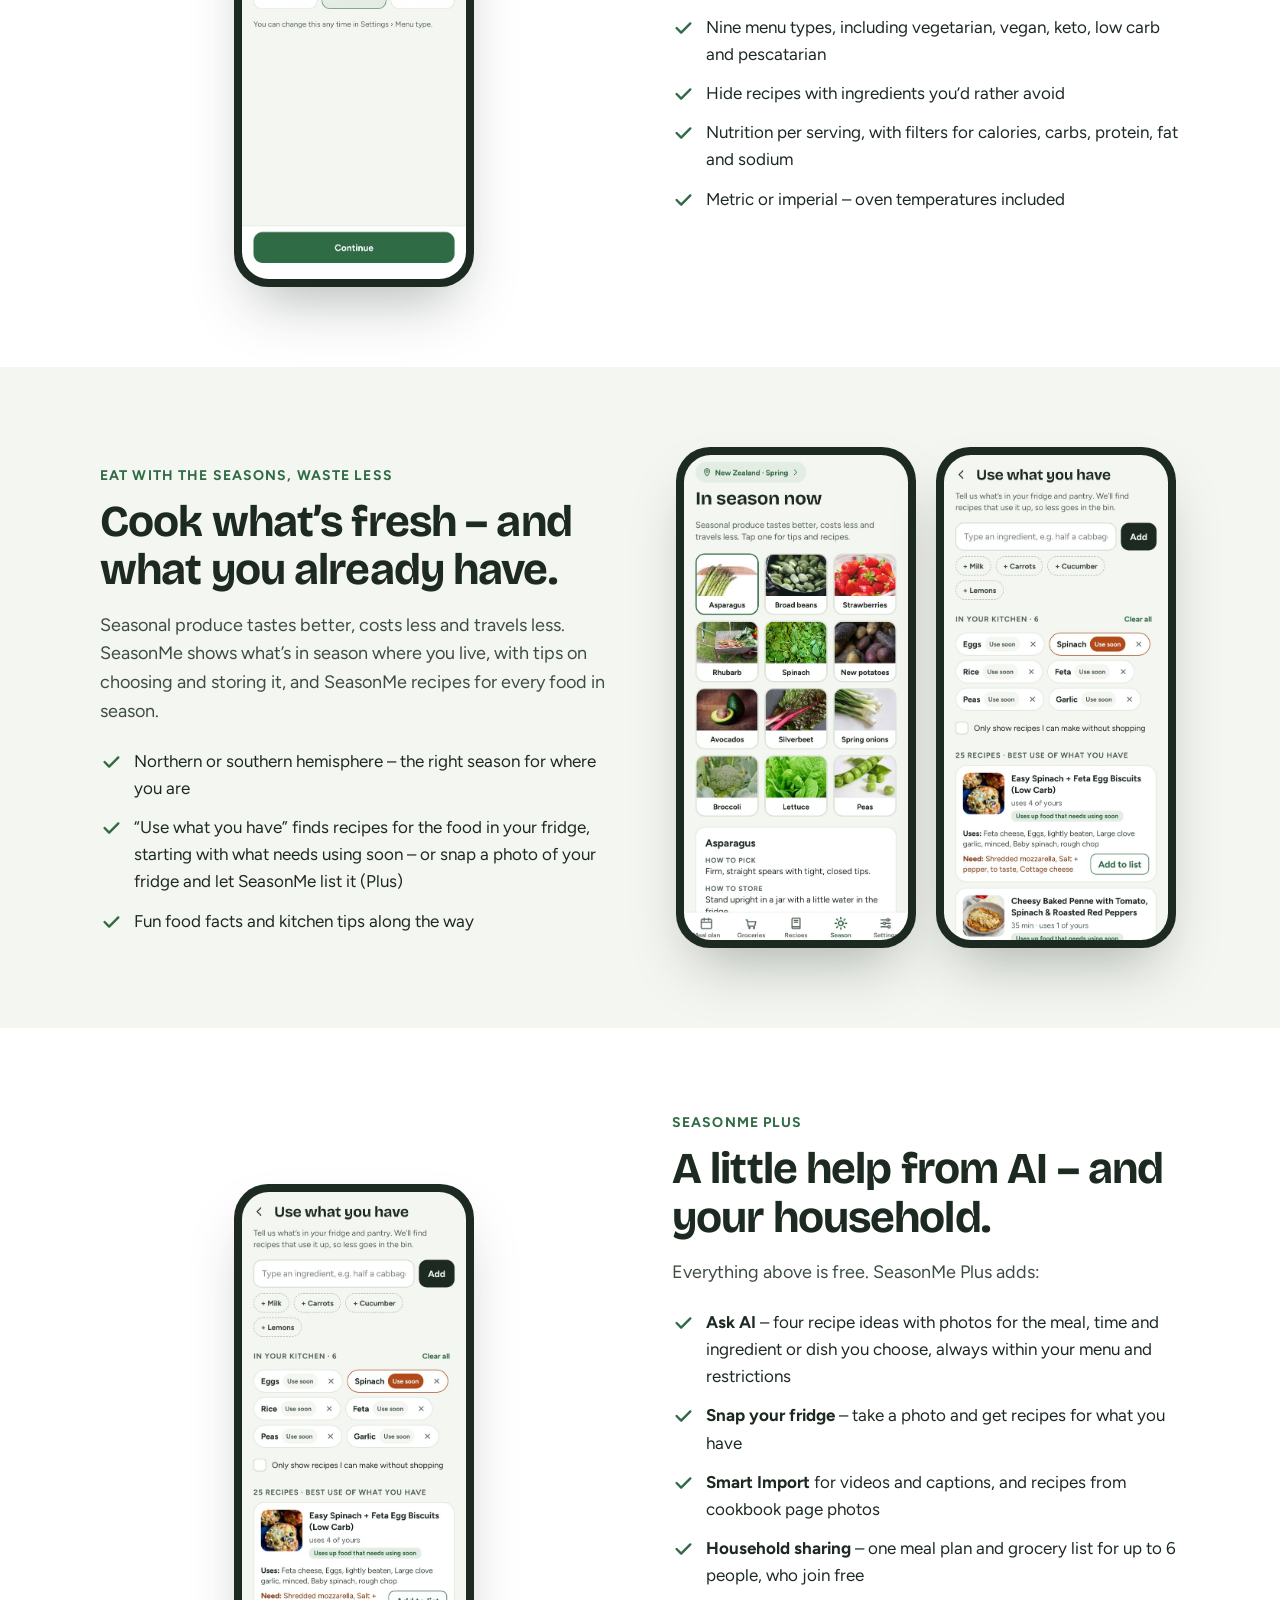
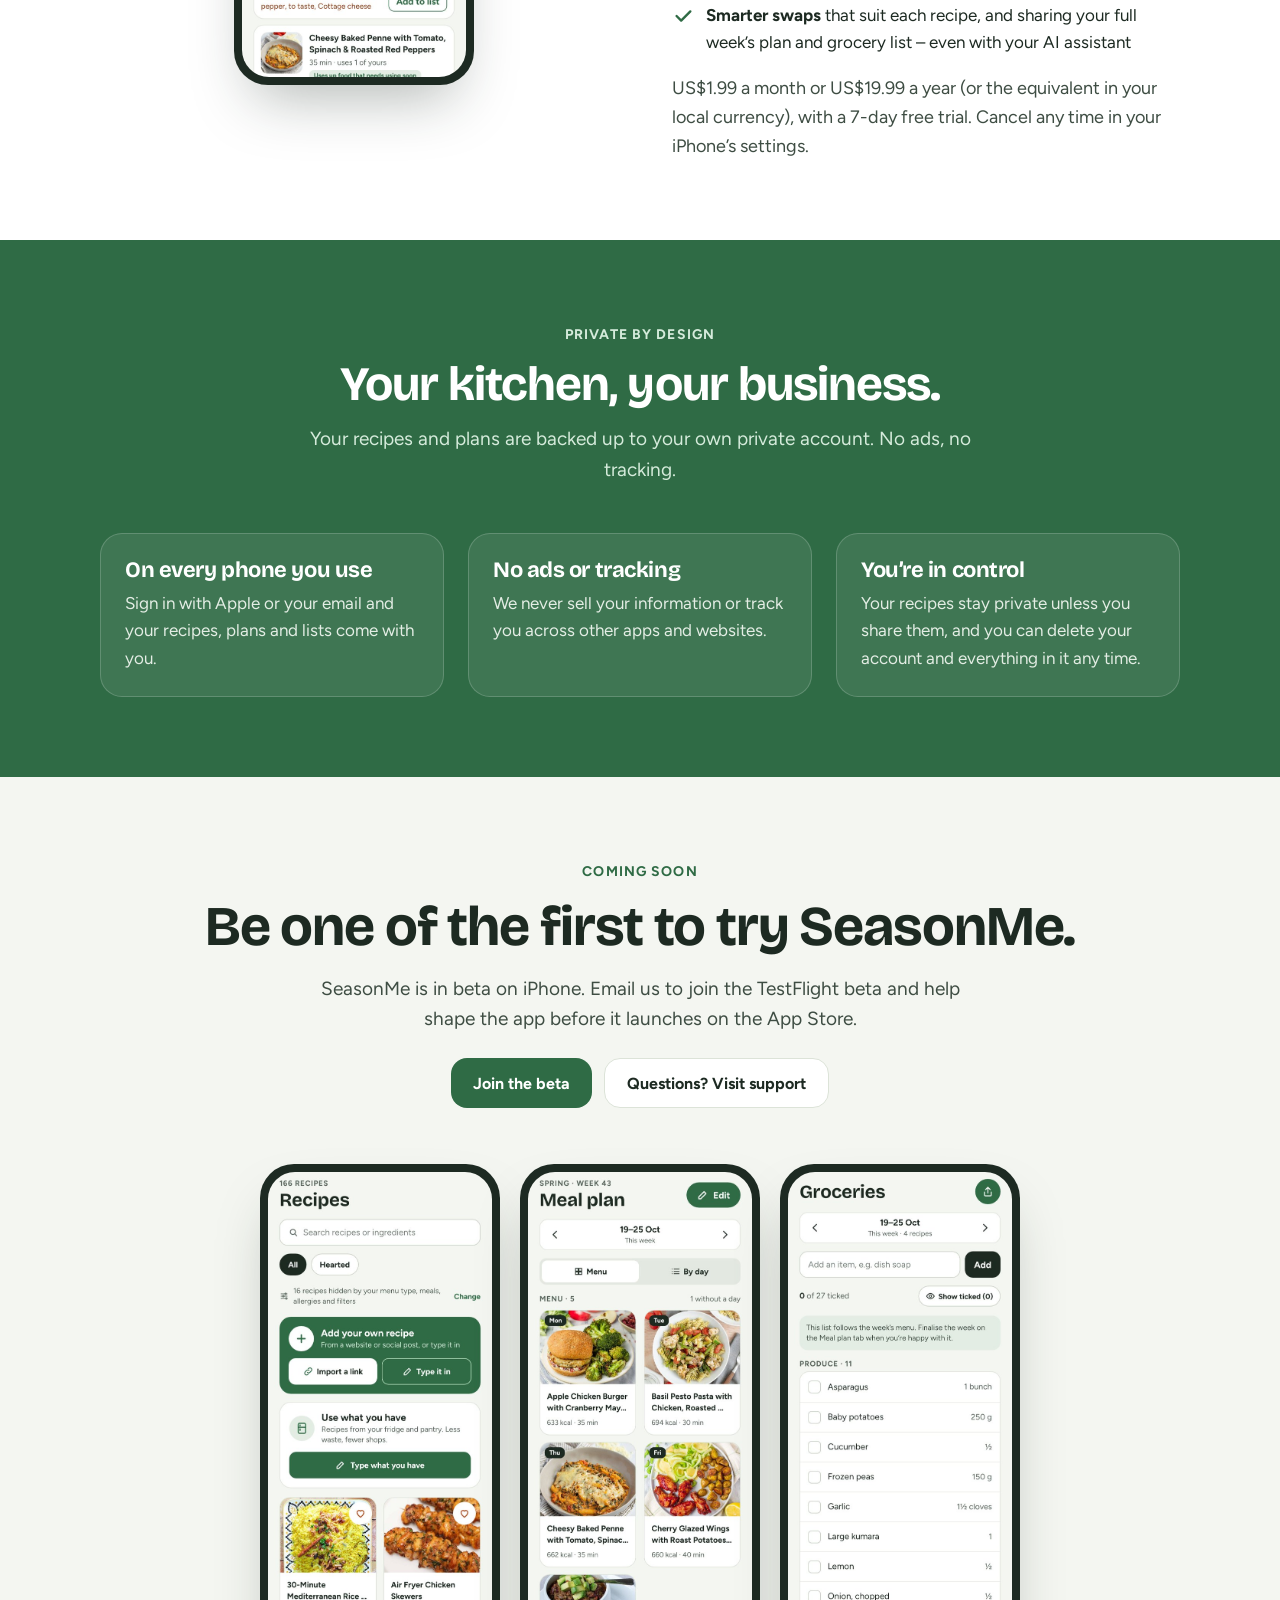
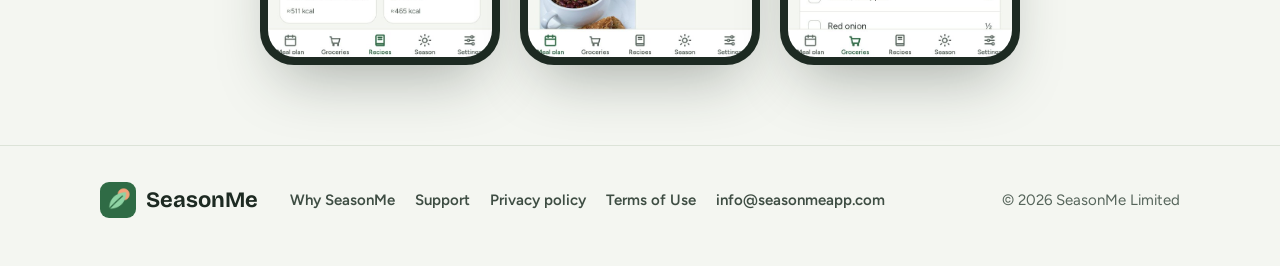
==== commit 8beac1df: "Why SeasonMe page: mission, vision and what we believe New page linked from every page's menu and fo" ====
--- a/index.html
+++ b/index.html
@@ -21,6 +21,7 @@
   <div class="wrap">
     <a class="brand" href="index.html"><img src="images/icon-180.png" alt="">SeasonMe</a>
     <nav class="nav-links" aria-label="Main">
+      <a href="why.html">Why SeasonMe</a>
       <a href="#how">How it works</a>
       <a href="#features">Features</a>
       <a href="#plus">SeasonMe Plus</a>
@@ -46,6 +47,15 @@
       <div class="hero-art">
         <div class="phone"><img src="images/plan.jpg" alt="SeasonMe meal plan for the week, with four recipes" width="585" height="1266"></div>
       </div>
+    </div>
+  </section>
+
+  <section class="why-teaser" aria-labelledby="teaser-title">
+    <div class="wrap">
+      <span class="eyebrow">Why SeasonMe</span>
+      <h2 id="teaser-title">Good food, nothing wasted.</h2>
+      <p>SeasonMe helps you waste less and eat better. Cook with what’s already in your fridge, choose what’s in season, and support local growers. It’s better flavour for you and a lighter footprint for the planet.</p>
+      <a class="btn btn-outline" href="why.html">Why we made SeasonMe</a>
     </div>
   </section>
 
@@ -192,6 +202,7 @@
   <div class="wrap">
     <a class="brand" href="index.html"><img src="images/icon-180.png" alt="">SeasonMe</a>
     <nav aria-label="Footer">
+      <a href="why.html">Why SeasonMe</a>
       <a href="support.html">Support</a>
       <a href="privacy.html">Privacy policy</a>
       <a href="terms.html">Terms of Use</a>
--- a/style.css
+++ b/style.css
@@ -136,3 +136,22 @@
   .final .phones .phone:nth-child(n + 2) { display: none; }
   footer .copy { margin-left: 0; }
 }
+
+/* Why SeasonMe */
+.why-hero { padding: 64px 0 72px; }
+.why-hero h1 { font-size: clamp(40px, 6vw, 64px); margin: 12px 0 18px; }
+.mv { display: grid; grid-template-columns: 1fr 1fr; gap: 24px; max-width: 980px; margin: 0 auto; }
+.mv-card { background: var(--mint-soft); border-radius: 28px; padding: 32px; }
+.mv-card.peach { background: var(--peach-soft); }
+.mv-card p { font-family: var(--display); font-weight: 600; font-size: clamp(21px, 2.4vw, 26px); line-height: 1.3; margin-top: 10px; color: var(--ink); }
+.beliefs { display: grid; grid-template-columns: 1fr 1fr; gap: 24px; max-width: 980px; margin: 0 auto; }
+.belief { background: var(--card); border: 1px solid var(--line); border-radius: 24px; padding: 28px; }
+.belief-icon { width: 52px; height: 52px; border-radius: 16px; background: var(--mint-soft); display: grid; place-items: center; margin-bottom: 14px; }
+.belief h3 { font-size: 24px; margin-bottom: 8px; }
+.belief p { color: var(--ink-soft); }
+.final .ctas { display: flex; flex-wrap: wrap; gap: 12px; justify-content: center; margin-top: 24px; }
+.why-teaser { text-align: center; }
+.why-teaser p { font-size: 20px; color: var(--ink-soft); max-width: 40em; margin: 12px auto 20px; }
+@media (max-width: 900px) {
+  .mv, .beliefs { grid-template-columns: 1fr; }
+}
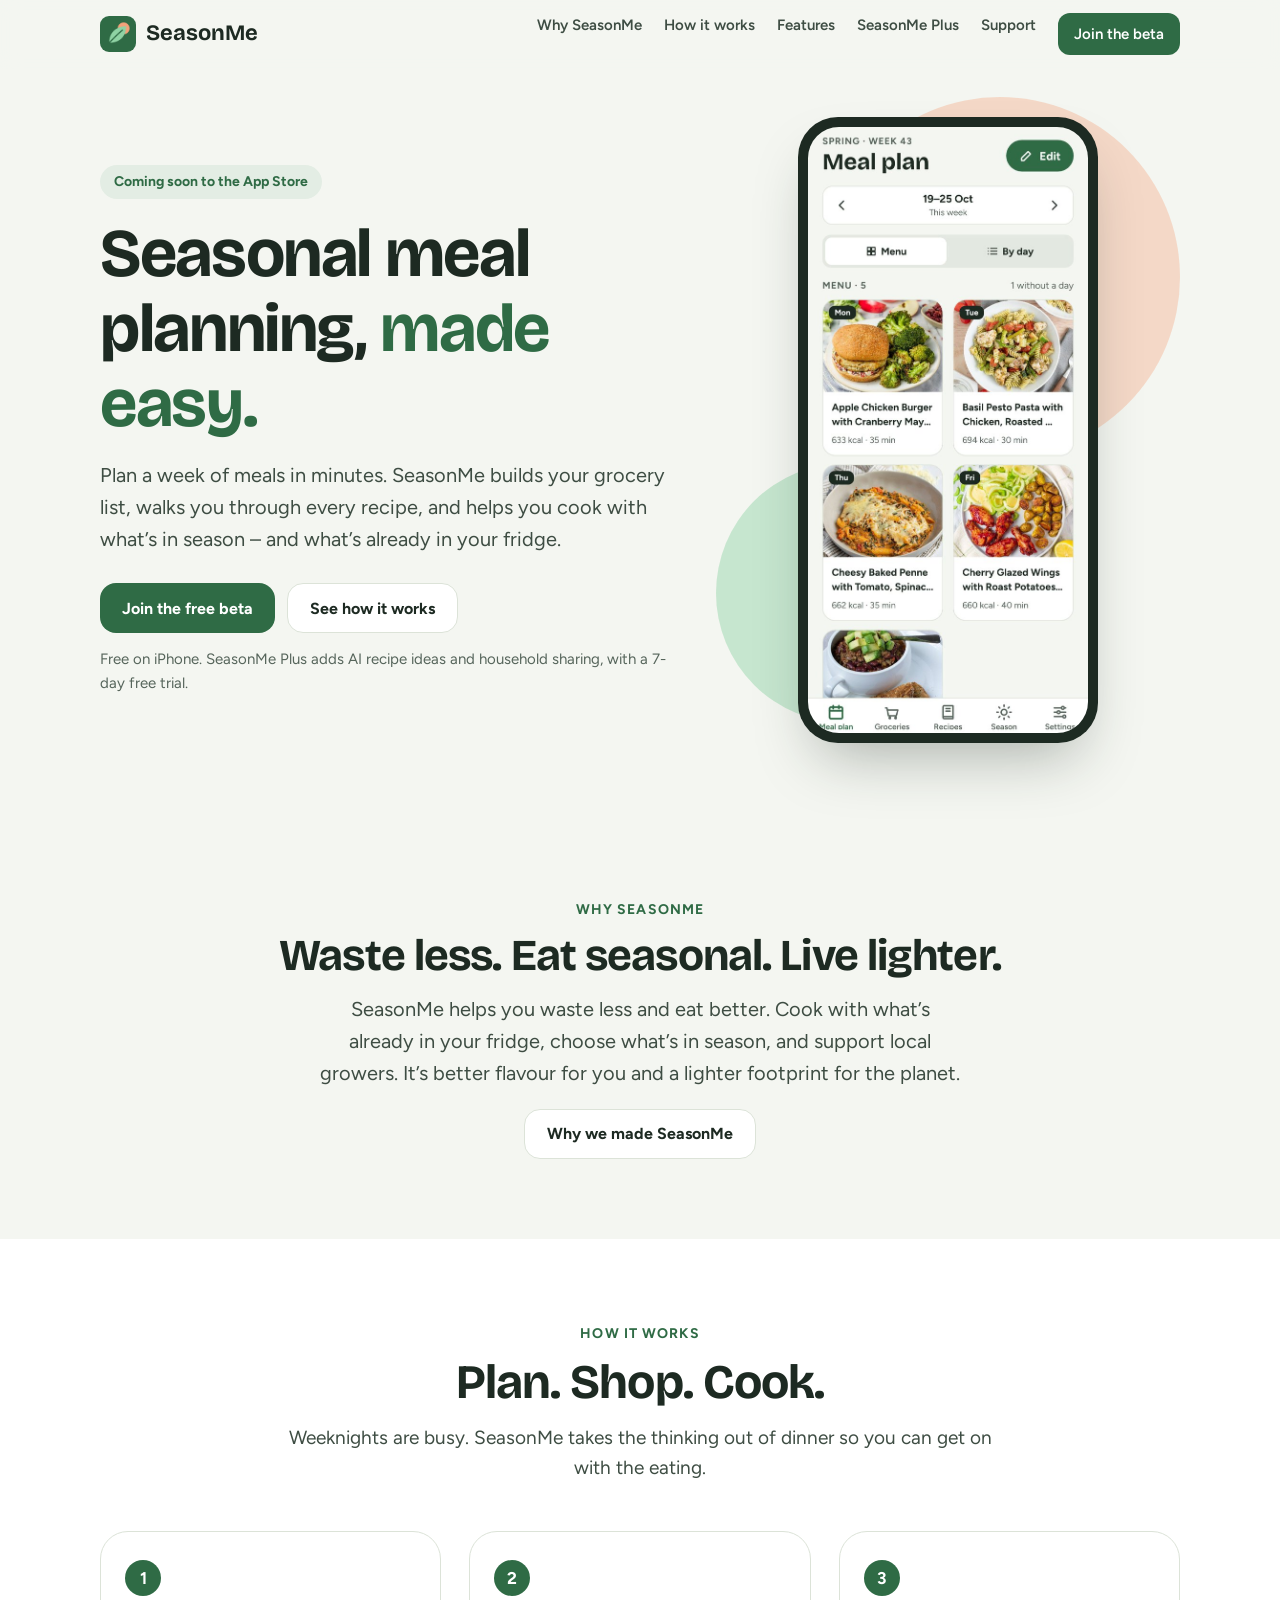
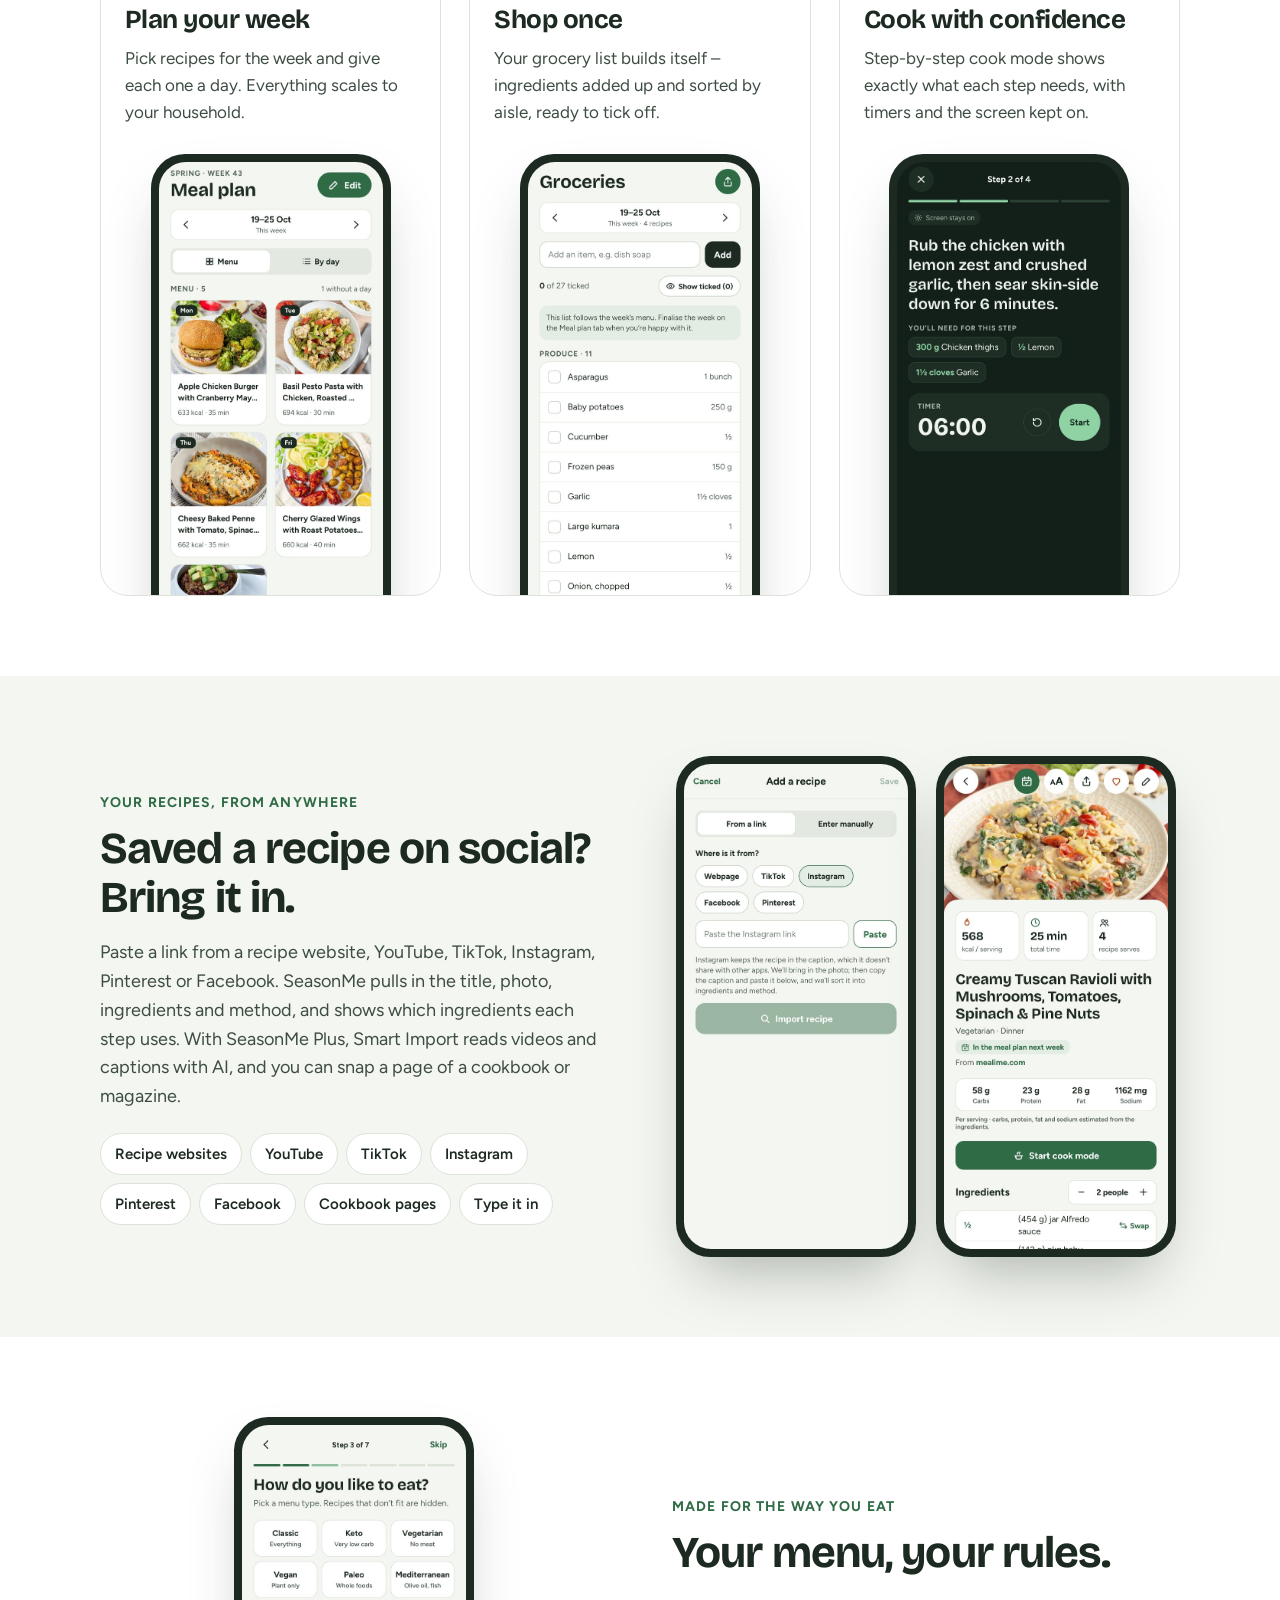
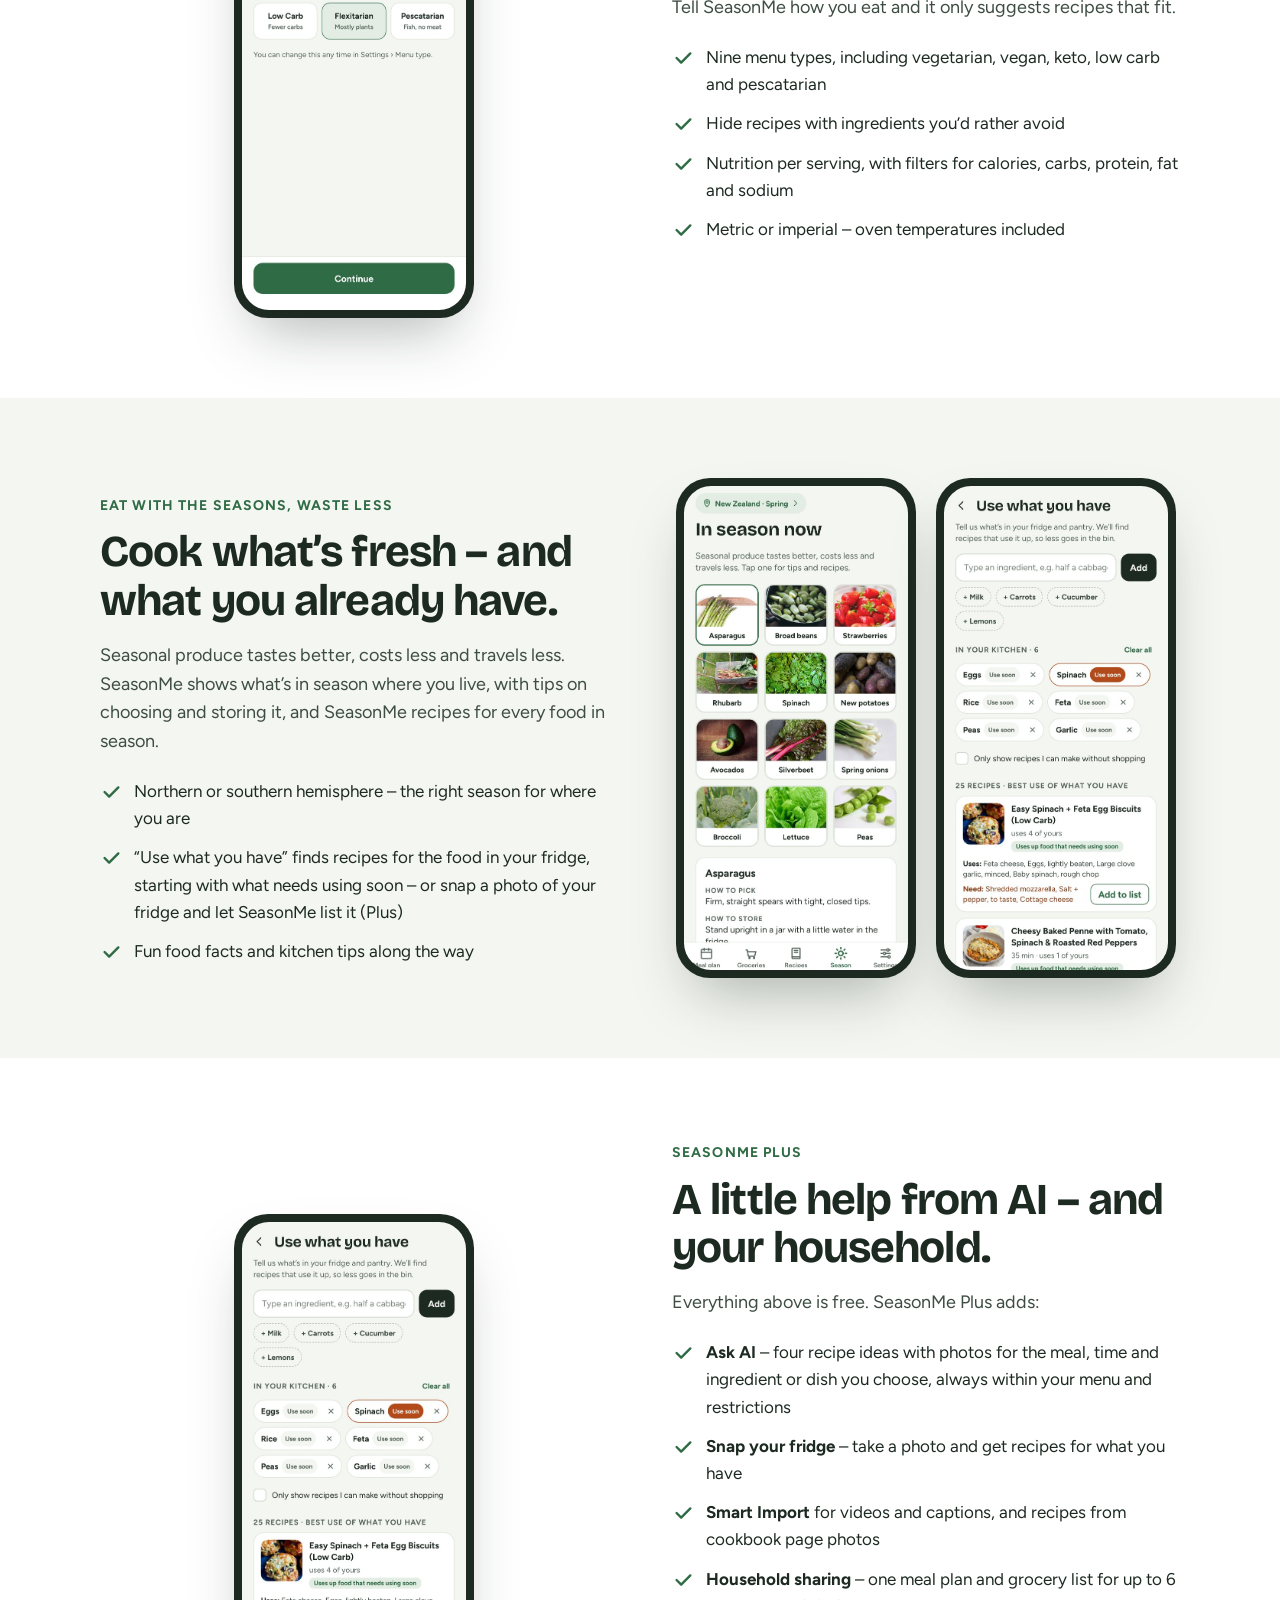
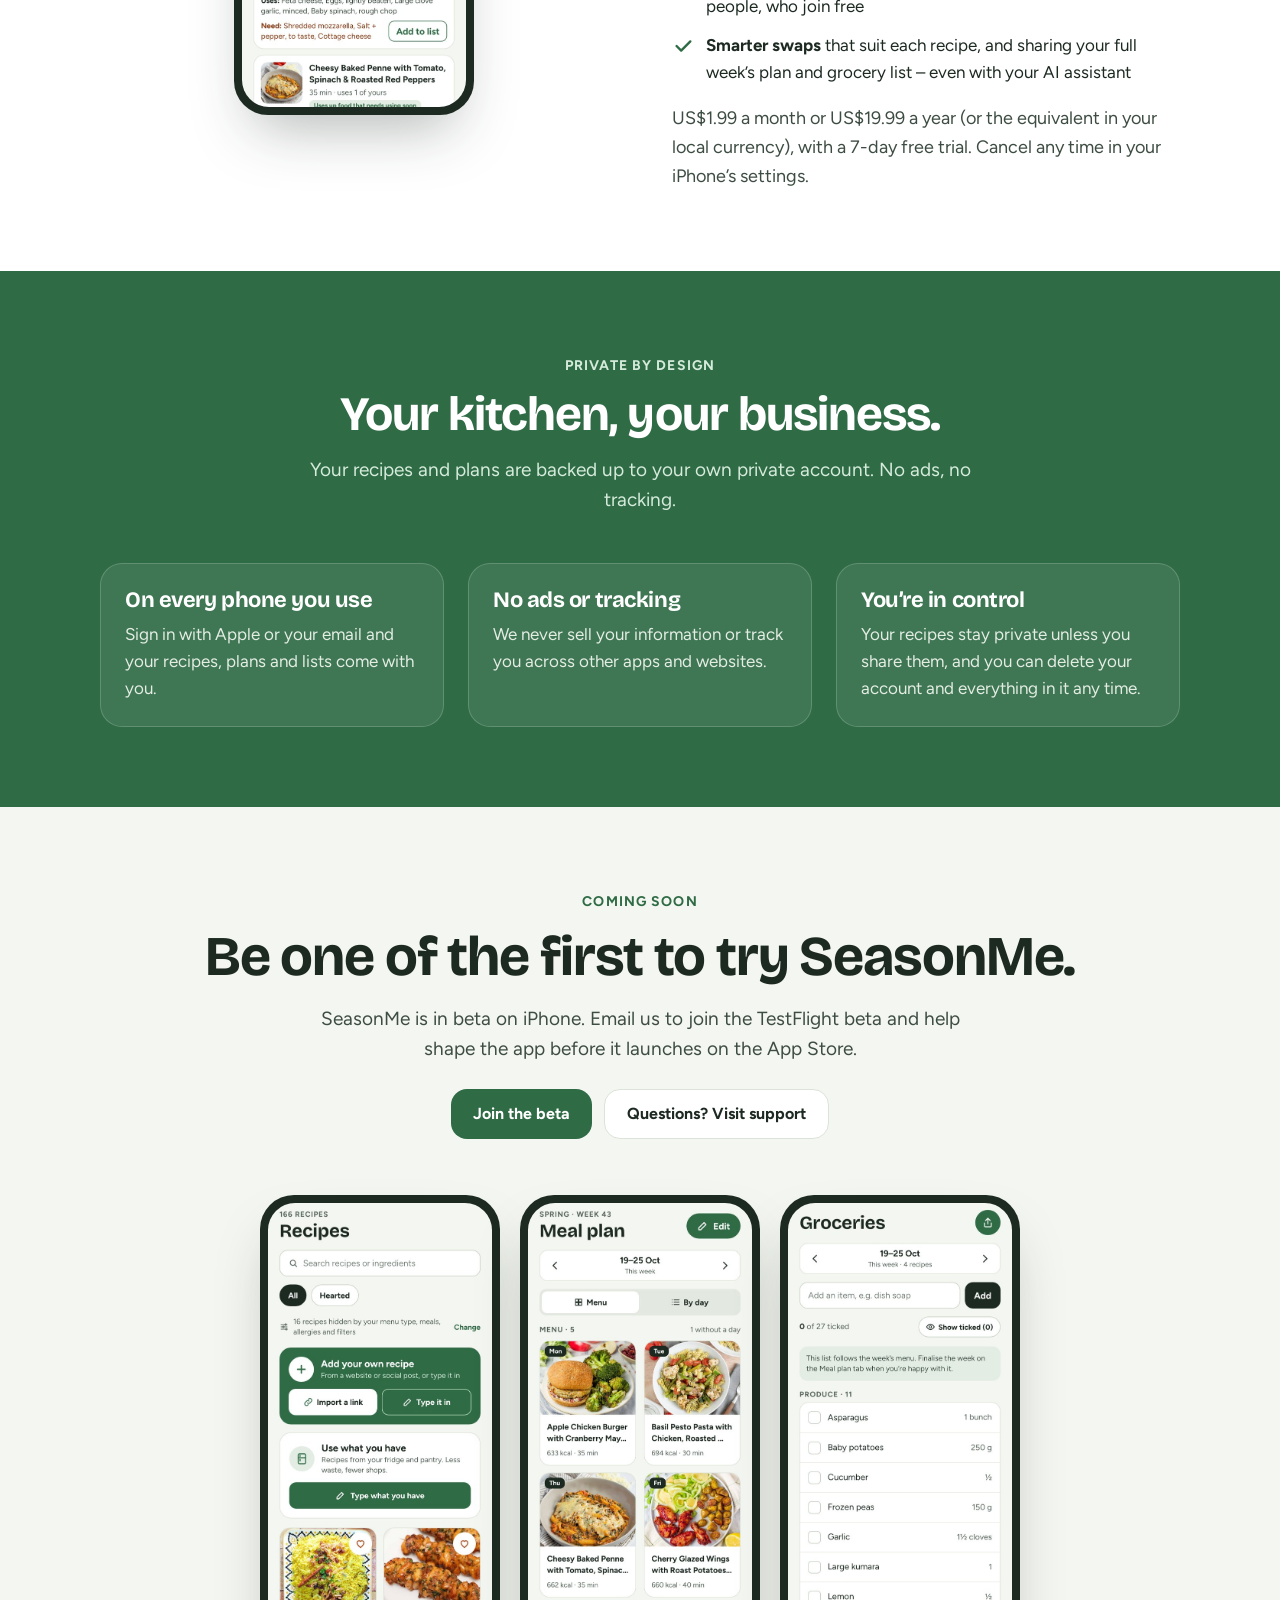
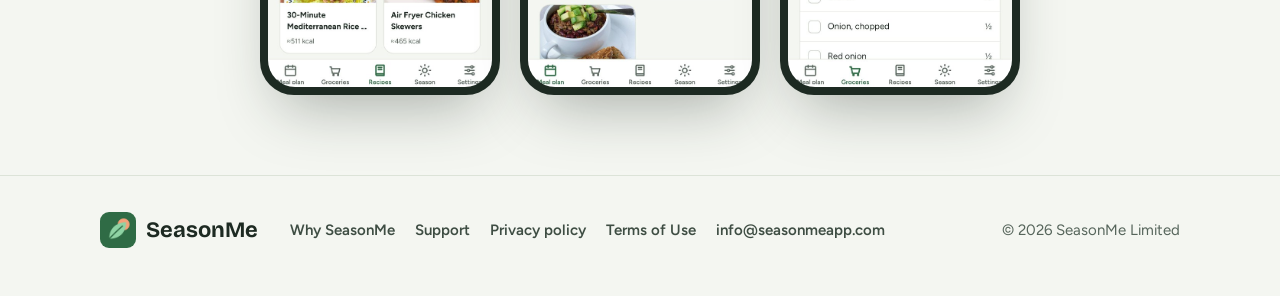
==== commit 355cbe56: "New slogan: Waste less. Eat seasonal. Live lighter. Co-Authored-By: Claude Opus 5.5 <noreply@anthrop" ====
--- a/index.html
+++ b/index.html
@@ -53,7 +53,7 @@
   <section class="why-teaser" aria-labelledby="teaser-title">
     <div class="wrap">
       <span class="eyebrow">Why SeasonMe</span>
-      <h2 id="teaser-title">Good food, nothing wasted.</h2>
+      <h2 id="teaser-title"><span class="nowrap">Waste less.</span> <span class="nowrap">Eat seasonal.</span> <span class="nowrap">Live lighter.</span></h2>
       <p>SeasonMe helps you waste less and eat better. Cook with what’s already in your fridge, choose what’s in season, and support local growers. It’s better flavour for you and a lighter footprint for the planet.</p>
       <a class="btn btn-outline" href="why.html">Why we made SeasonMe</a>
     </div>
--- a/style.css
+++ b/style.css
@@ -139,7 +139,9 @@
 
 /* Why SeasonMe */
 .why-hero { padding: 64px 0 72px; }
-.why-hero h1 { font-size: clamp(40px, 6vw, 64px); margin: 12px 0 18px; }
+.why-hero h1 { font-size: clamp(40px, 6vw, 64px); margin: 12px 0 18px; text-wrap: balance; }
+.why-hero .section-head p, .why-teaser p { max-width: 32em; margin-left: auto; margin-right: auto; text-wrap: balance; }
+.why-teaser h2 { text-wrap: balance; }
 .mv { display: grid; grid-template-columns: 1fr 1fr; gap: 24px; max-width: 980px; margin: 0 auto; }
 .mv-card { background: var(--mint-soft); border-radius: 28px; padding: 32px; }
 .mv-card.peach { background: var(--peach-soft); }
@@ -155,3 +157,6 @@
 @media (max-width: 900px) {
   .mv, .beliefs { grid-template-columns: 1fr; }
 }
+.nowrap { white-space: nowrap; }
+.why-hero h1 .nowrap { display: block; }
+.why-teaser h2 { font-size: clamp(30px, 4vw, 44px); margin: 10px 0 0; }
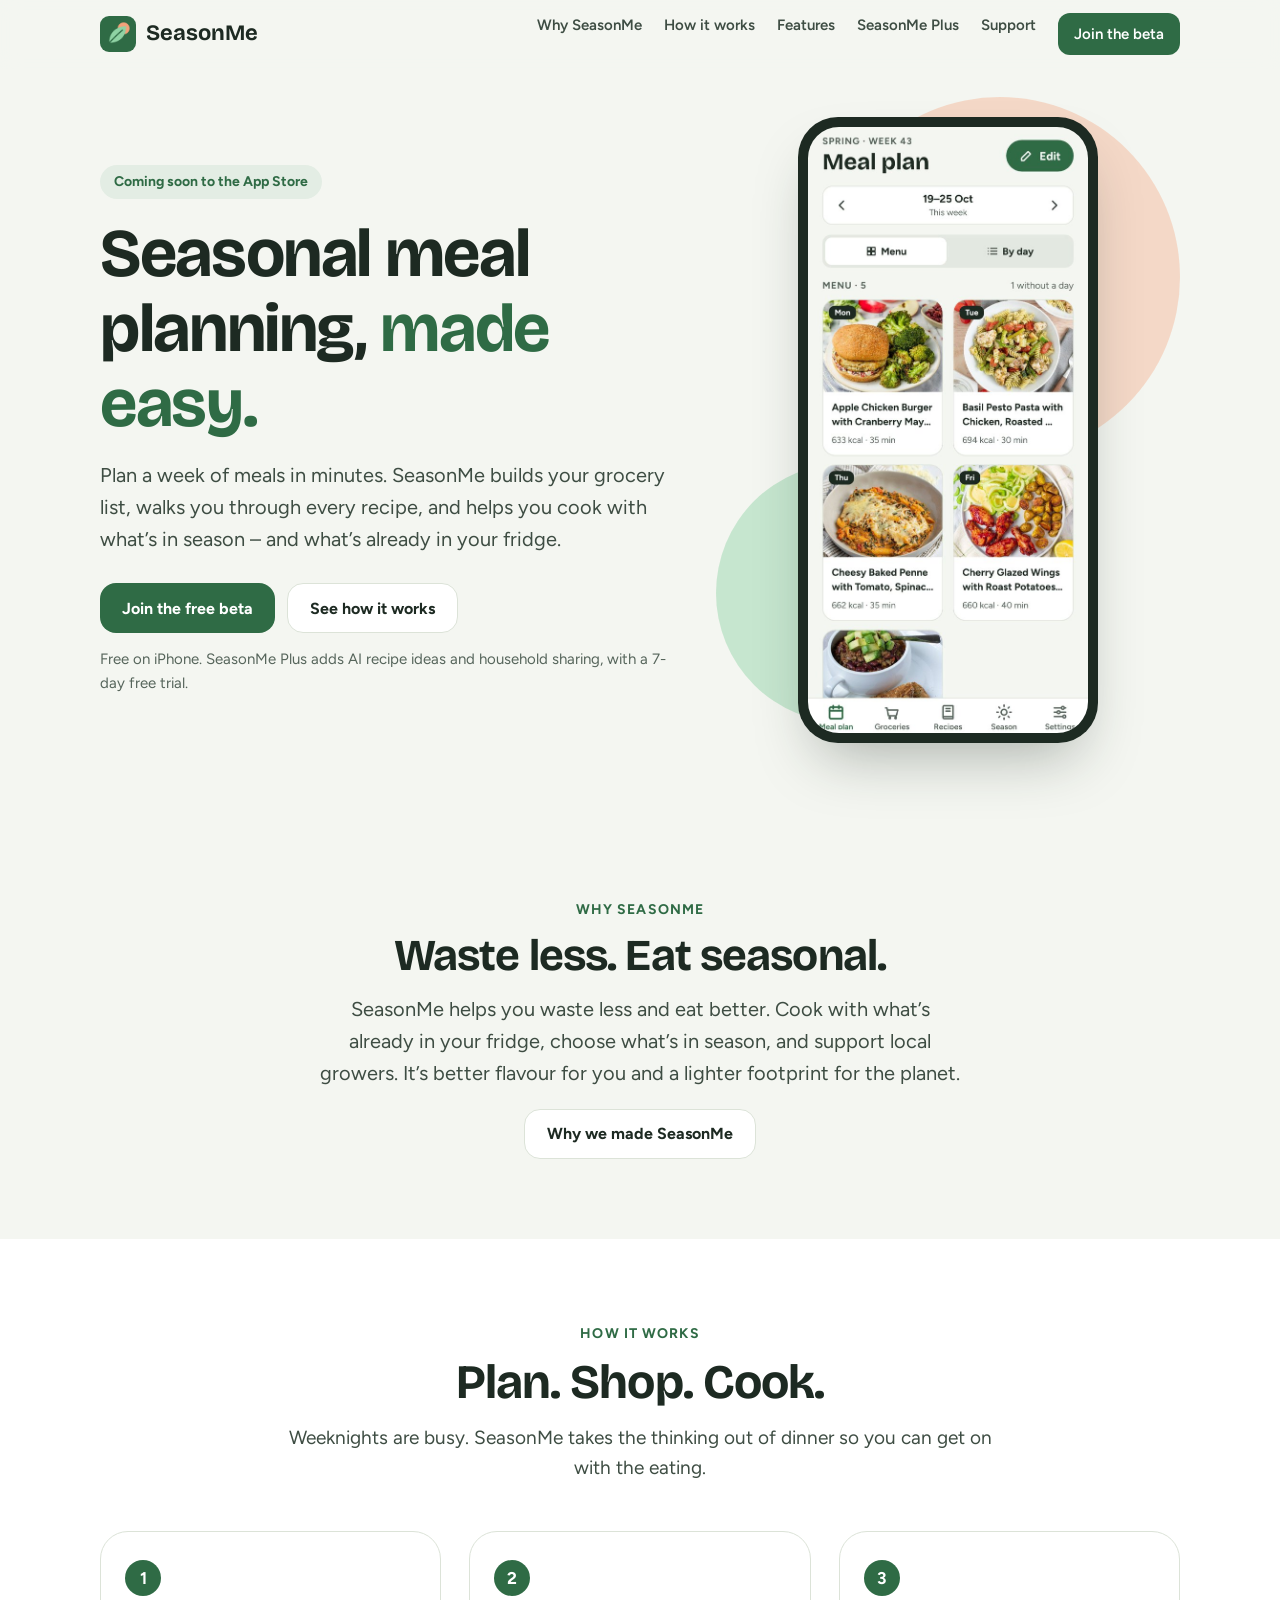
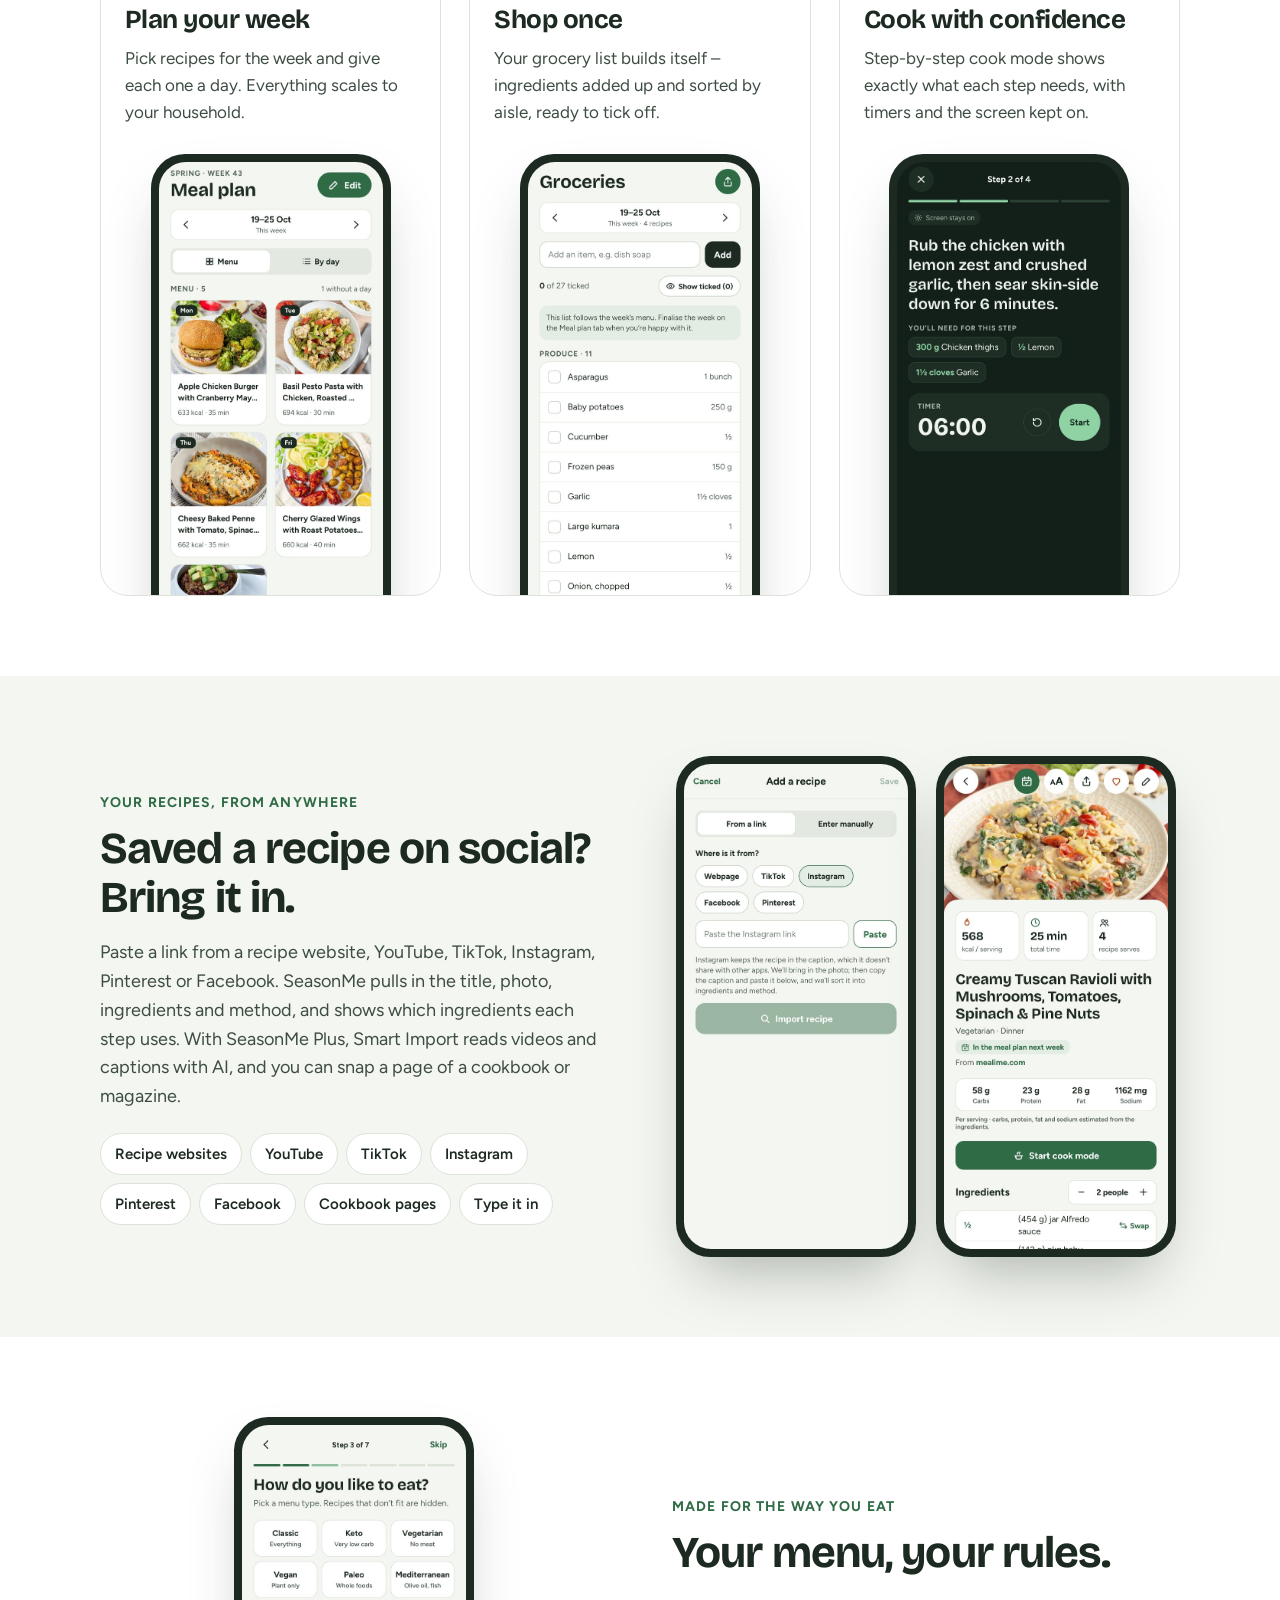
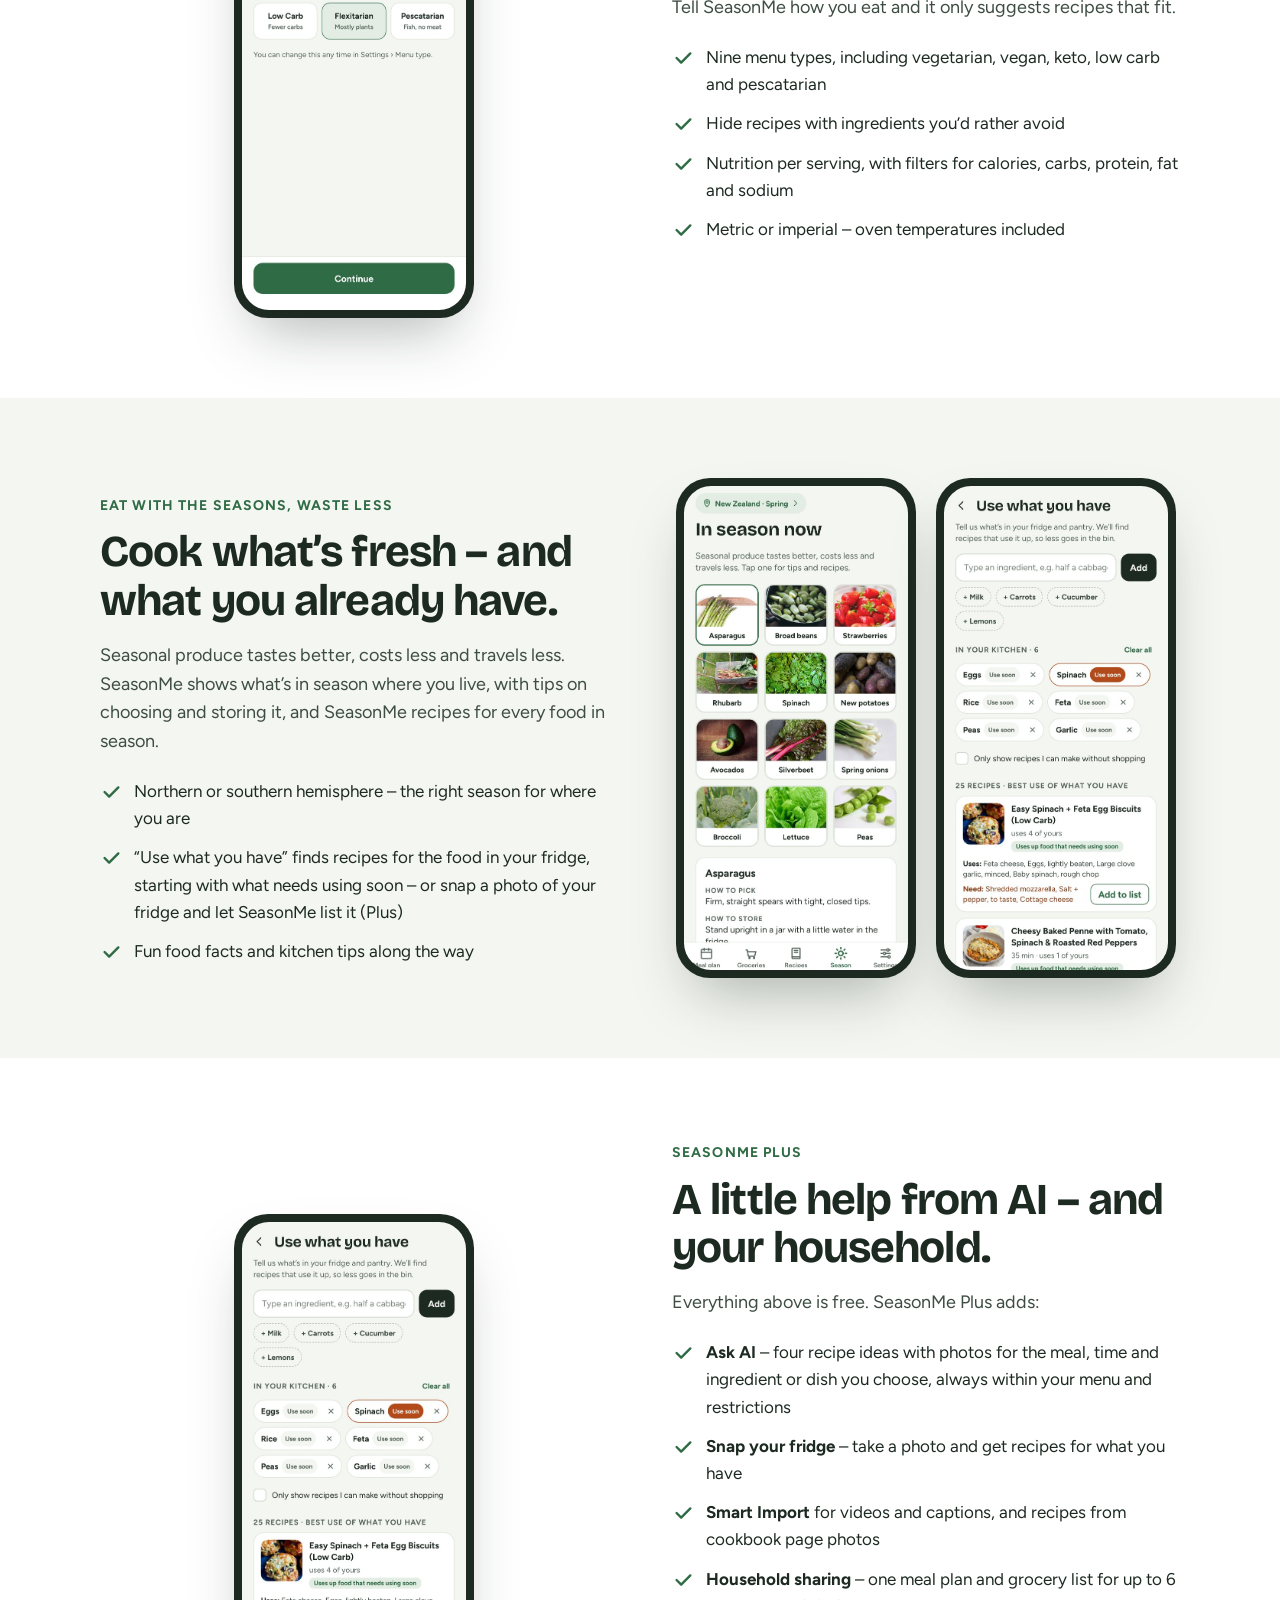
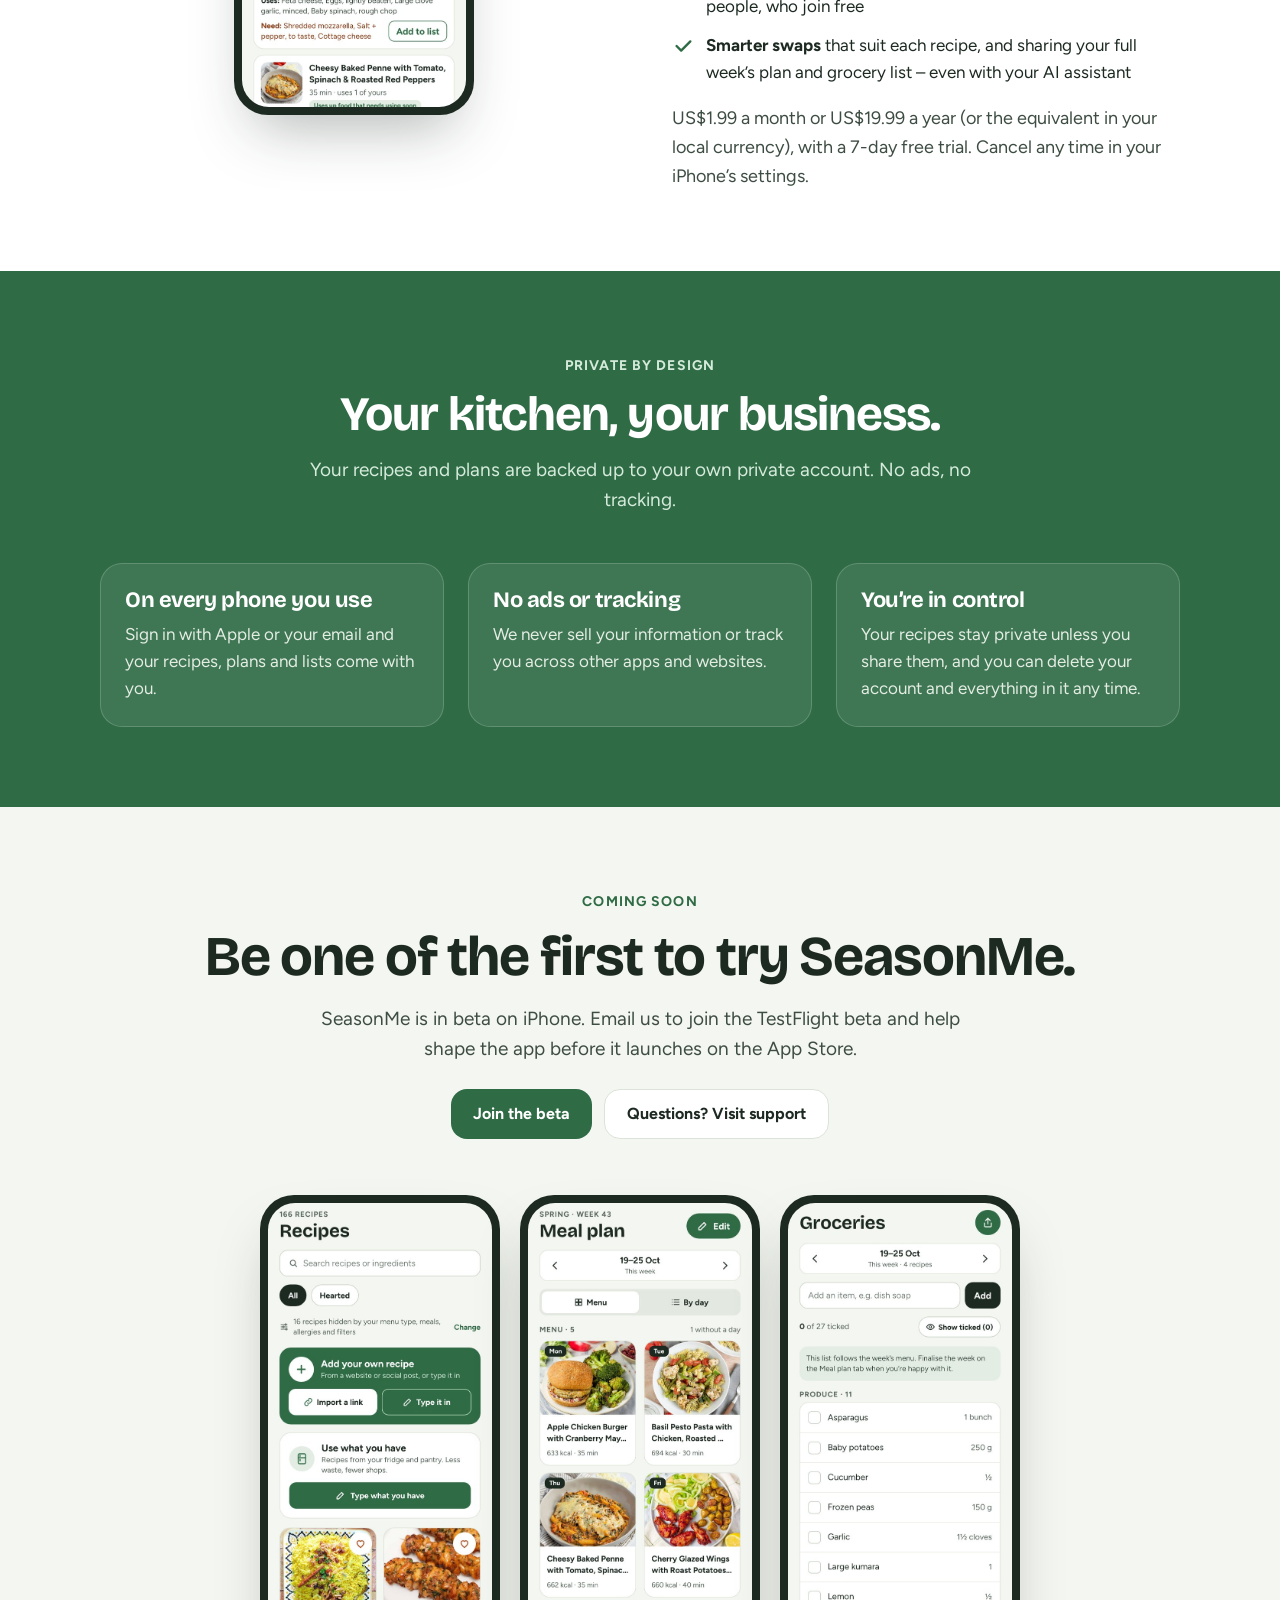
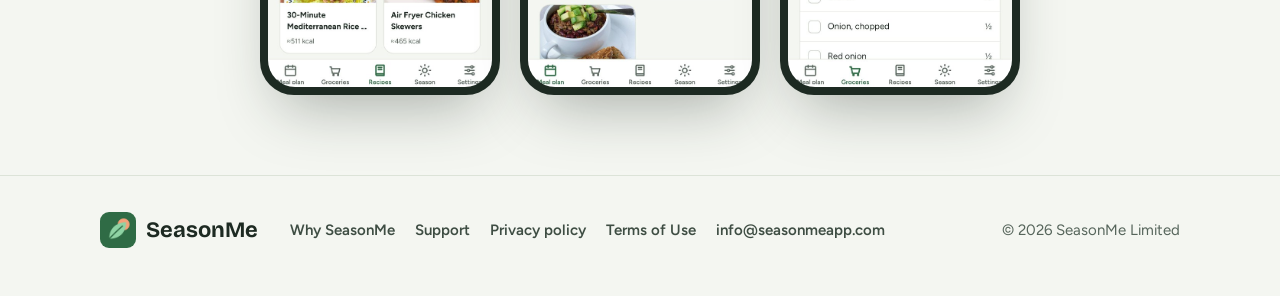
==== commit d5ac4971: "Slogan: Waste less. Eat seasonal. Co-Authored-By: Claude Opus 5.5 <noreply@anthropic.com> Claude-Ses" ====
--- a/index.html
+++ b/index.html
@@ -53,7 +53,7 @@
   <section class="why-teaser" aria-labelledby="teaser-title">
     <div class="wrap">
       <span class="eyebrow">Why SeasonMe</span>
-      <h2 id="teaser-title"><span class="nowrap">Waste less.</span> <span class="nowrap">Eat seasonal.</span> <span class="nowrap">Live lighter.</span></h2>
+      <h2 id="teaser-title"><span class="nowrap">Waste less.</span> <span class="nowrap">Eat seasonal.</span></h2>
       <p>SeasonMe helps you waste less and eat better. Cook with what’s already in your fridge, choose what’s in season, and support local growers. It’s better flavour for you and a lighter footprint for the planet.</p>
       <a class="btn btn-outline" href="why.html">Why we made SeasonMe</a>
     </div>
